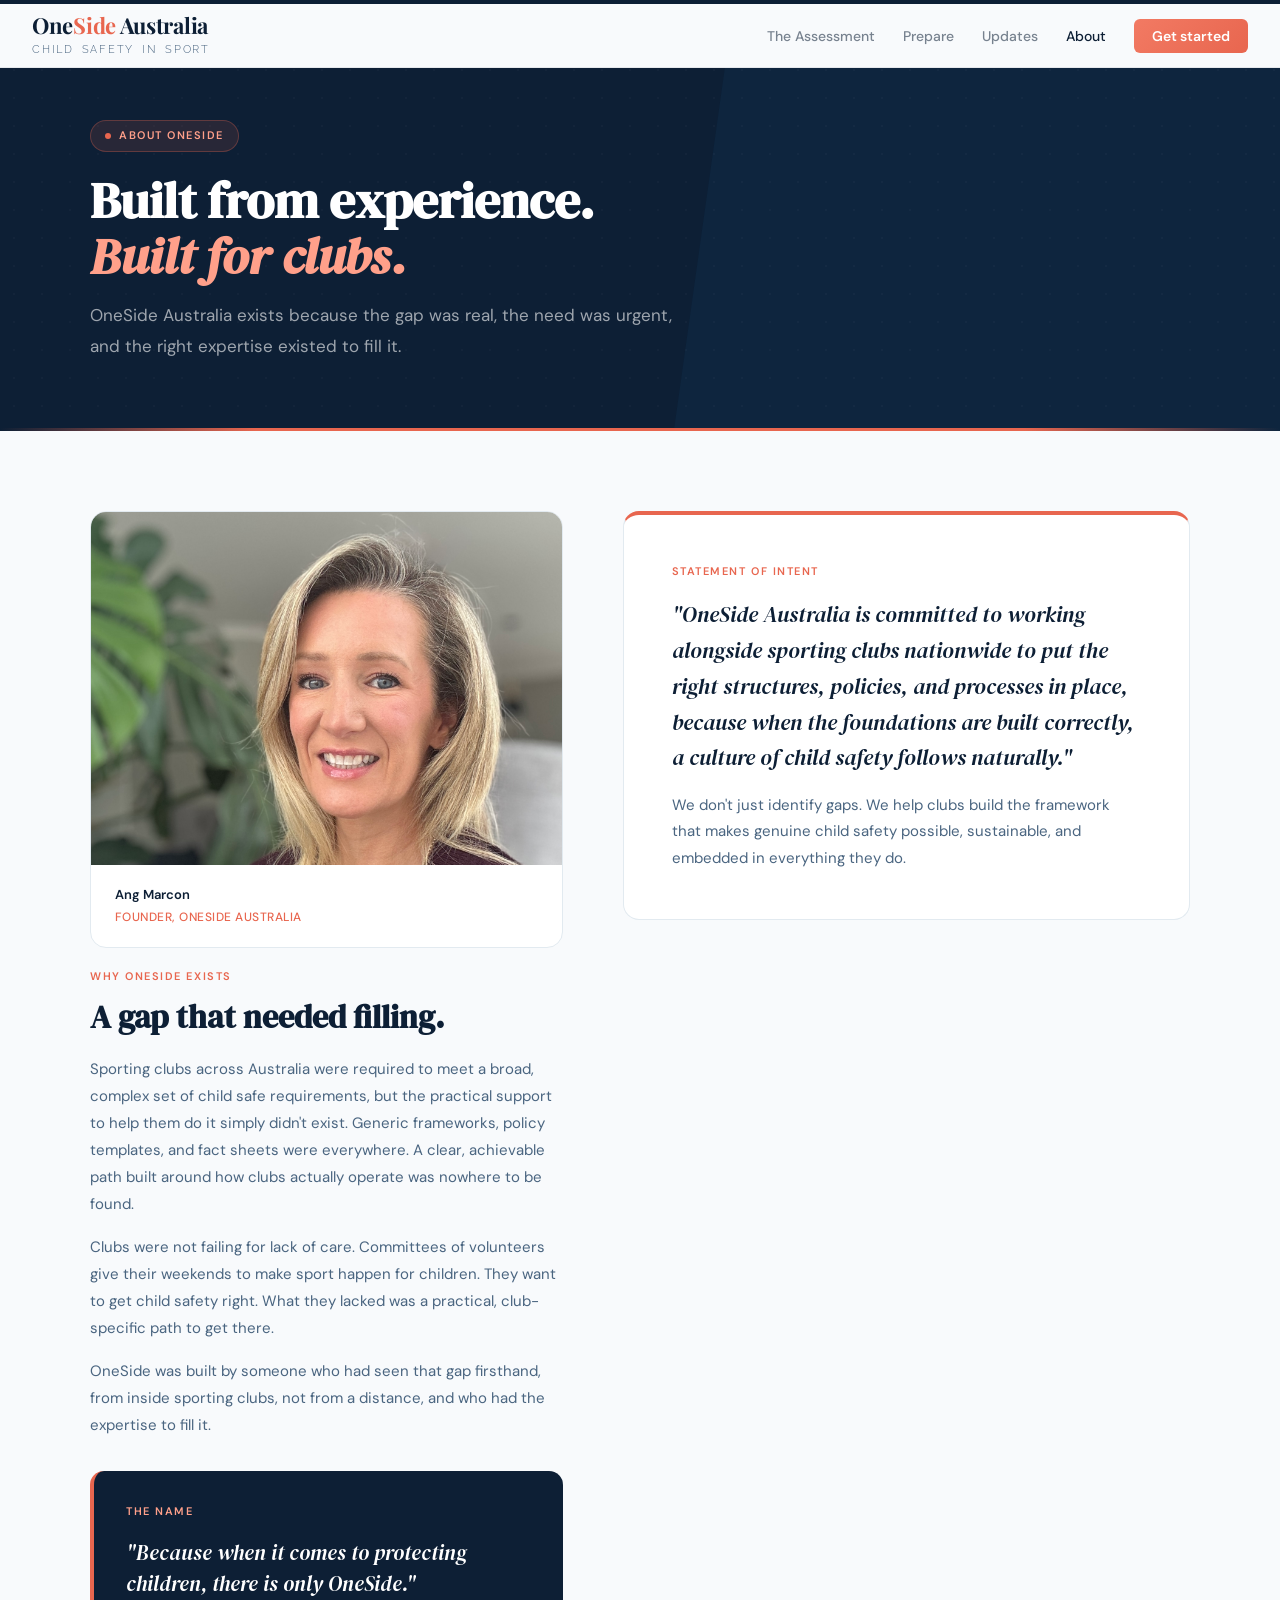
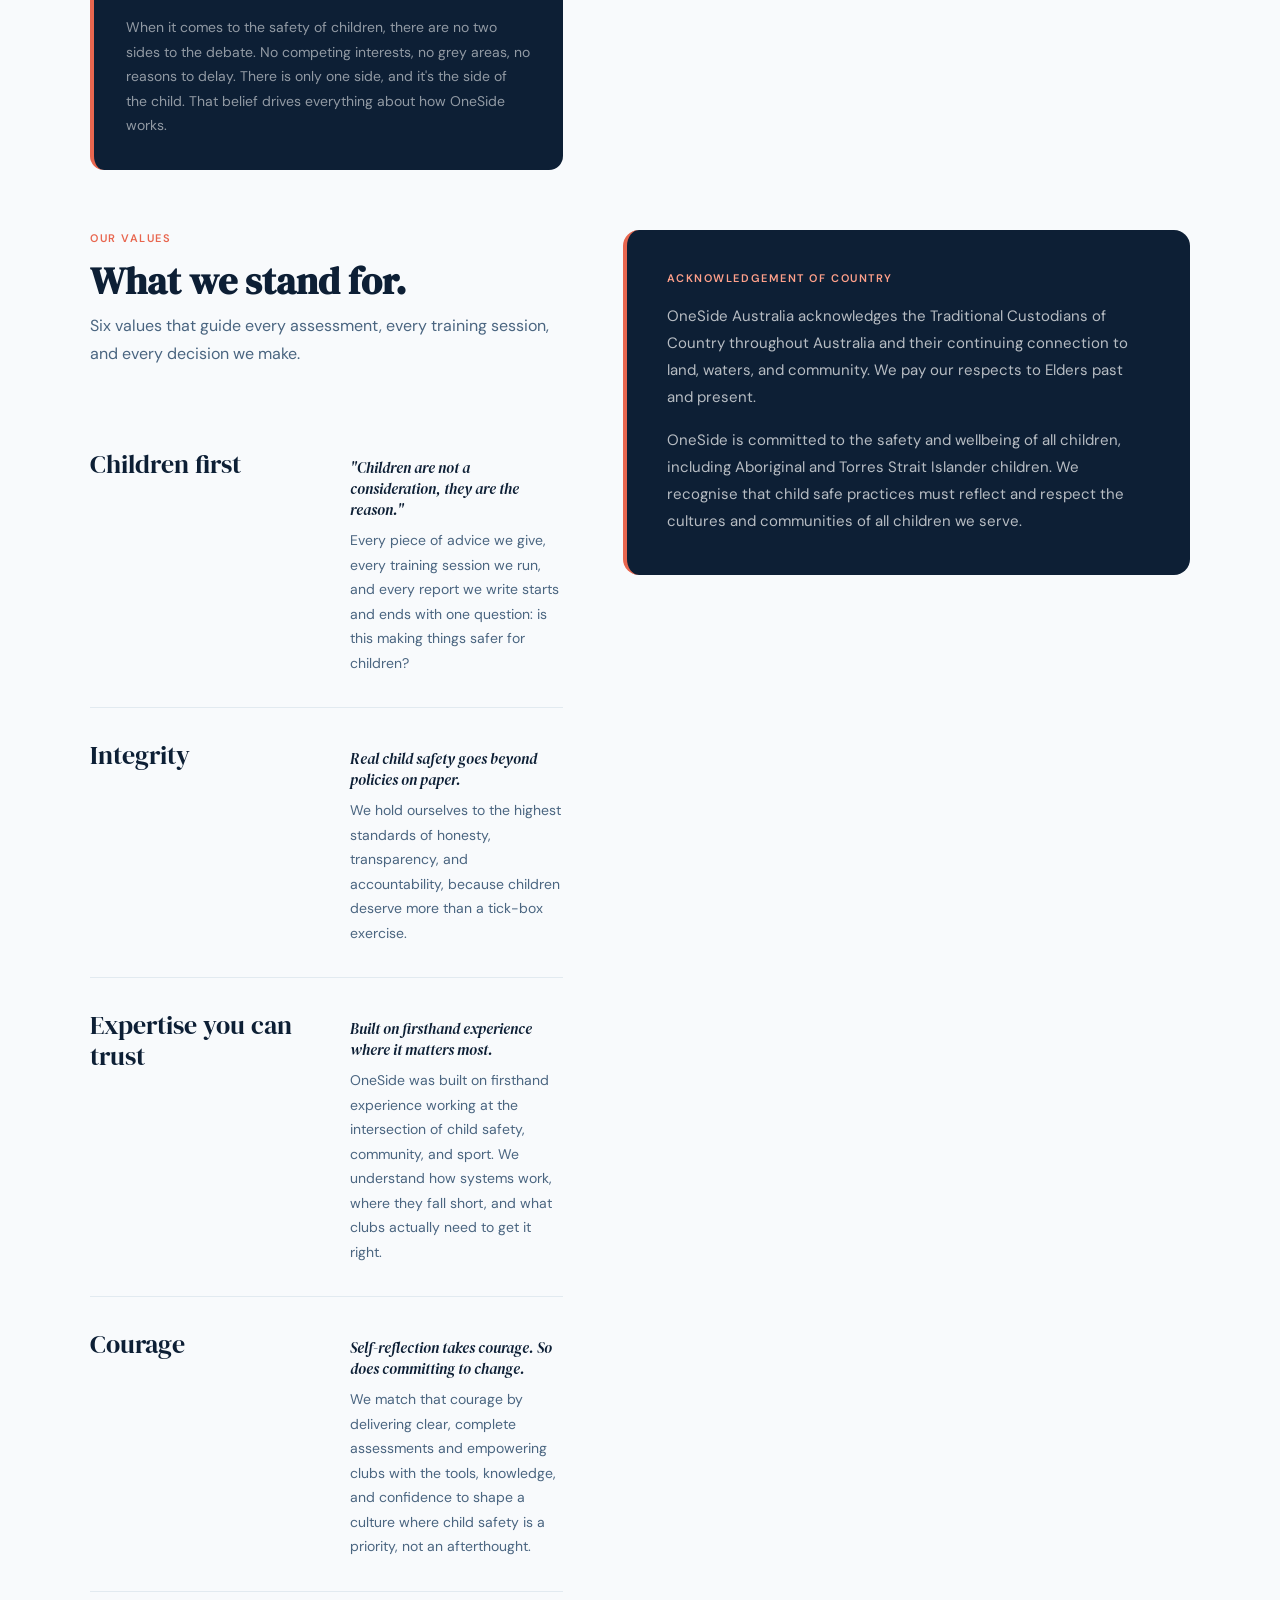
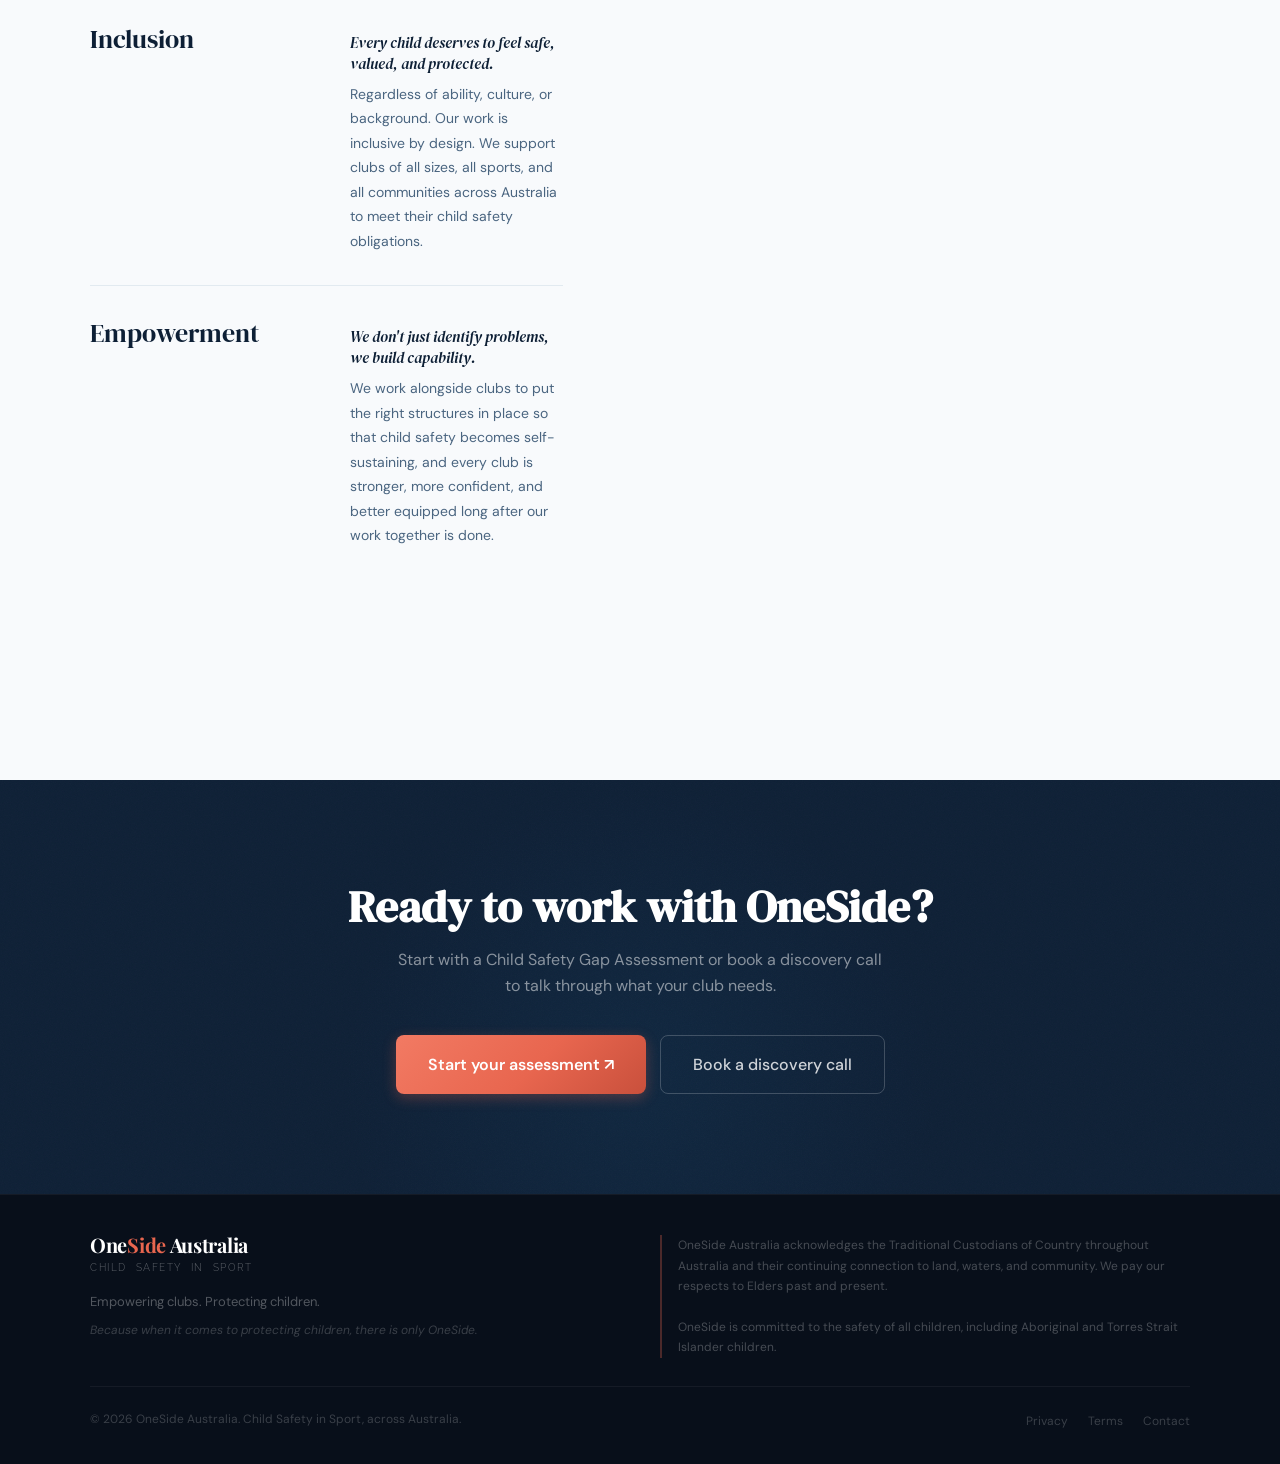
==== about.html @ e48468f8 "Brighten brand coral across site and emails Coral #D4614E -> #E8664F, dark #B84A39 -> #C9503C, light" ====
﻿<!DOCTYPE html>
<html lang="en">
<head>
<meta charset="UTF-8">
<meta name="viewport" content="width=device-width, initial-scale=1.0">
<title>About OneSide Australia | Child Safety Consultancy for Sport</title>
<meta name="description" content="OneSide Australia was built by a child safety expert with over two decades of experience in public safety. Learn about our mission to help sporting clubs across Australia become genuinely child safe.">
<meta name="keywords" content="OneSide Australia about, child safety consultant sport Australia, child safety expert sporting clubs, child safe compliance consultant Australia">
<meta name="robots" content="index, follow">
<link rel="canonical" href="https://www.onesideaustralia.com.au/about">
<meta property="og:title" content="About OneSide Australia | Child Safety Consultancy for Sport">
<meta property="og:url" content="https://www.onesideaustralia.com.au/about">
<meta property="og:type" content="website">
<meta property="og:site_name" content="OneSide Australia">
<meta property="og:image" content="https://www.onesideaustralia.com.au/images/og-image.png">
<meta property="og:image:width" content="1200">
<meta property="og:image:height" content="630">
<meta name="twitter:card" content="summary_large_image">
<meta name="twitter:image" content="https://www.onesideaustralia.com.au/images/og-image.png">
<link href="https://fonts.googleapis.com/css2?family=DM+Serif+Display:ital@0;1&family=DM+Sans:ital,wght@0,400;0,500;0,600;1,400&family=Playfair+Display:wght@700&family=Raleway:wght@300&display=swap" rel="stylesheet">
<link rel="icon" type="image/svg+xml" href="/favicon.svg">
<link rel="alternate icon" href="/favicon.ico">
<link rel="stylesheet" href="styles.css">
<script type="application/ld+json">
{
  "@context": "https://schema.org",
  "@type": "Organization",
  "name": "OneSide Australia",
  "url": "https://www.onesideaustralia.com.au",
  "description": "Child safety compliance consultancy helping Australian sporting clubs become genuinely child safe through gap assessments, practical guidance, and training.",
  "foundingDate": "2026",
  "areaServed": "AU",
  "slogan": "Empowering clubs. Protecting children."
}
</script>
</head>
<body>
<nav>
  <div class="nav-logo">
    <a href="/" style="text-decoration:none;">
      <div>
        <div id="nav-brand" style="font-family:'Playfair Display',Georgia,serif;font-weight:700;font-size:22px;line-height:1;letter-spacing:-0.3px;white-space:nowrap;"><span style="color:#0D1F35">One</span><span style="color:#E8664F">Side</span><span style="color:#0D1F35"> Australia</span></div>
        <div id="logo-sub-wrap" style="margin-top:5px;">
          <div style="display:flex;justify-content:space-between;"><span style="font-family:'Raleway',sans-serif;font-weight:300;font-size:10.5px;color:#4A6580;">C</span><span style="font-family:'Raleway',sans-serif;font-weight:300;font-size:10.5px;color:#4A6580;">H</span><span style="font-family:'Raleway',sans-serif;font-weight:300;font-size:10.5px;color:#4A6580;">I</span><span style="font-family:'Raleway',sans-serif;font-weight:300;font-size:10.5px;color:#4A6580;">L</span><span style="font-family:'Raleway',sans-serif;font-weight:300;font-size:10.5px;color:#4A6580;">D</span><span style="font-family:'Raleway',sans-serif;font-weight:300;font-size:10.5px;color:#4A6580;">&nbsp;&nbsp;</span><span style="font-family:'Raleway',sans-serif;font-weight:300;font-size:10.5px;color:#4A6580;">S</span><span style="font-family:'Raleway',sans-serif;font-weight:300;font-size:10.5px;color:#4A6580;">A</span><span style="font-family:'Raleway',sans-serif;font-weight:300;font-size:10.5px;color:#4A6580;">F</span><span style="font-family:'Raleway',sans-serif;font-weight:300;font-size:10.5px;color:#4A6580;">E</span><span style="font-family:'Raleway',sans-serif;font-weight:300;font-size:10.5px;color:#4A6580;">T</span><span style="font-family:'Raleway',sans-serif;font-weight:300;font-size:10.5px;color:#4A6580;">Y</span><span style="font-family:'Raleway',sans-serif;font-weight:300;font-size:10.5px;color:#4A6580;">&nbsp;&nbsp;</span><span style="font-family:'Raleway',sans-serif;font-weight:300;font-size:10.5px;color:#4A6580;">I</span><span style="font-family:'Raleway',sans-serif;font-weight:300;font-size:10.5px;color:#4A6580;">N</span><span style="font-family:'Raleway',sans-serif;font-weight:300;font-size:10.5px;color:#4A6580;">&nbsp;&nbsp;</span><span style="font-family:'Raleway',sans-serif;font-weight:300;font-size:10.5px;color:#4A6580;">S</span><span style="font-family:'Raleway',sans-serif;font-weight:300;font-size:10.5px;color:#4A6580;">P</span><span style="font-family:'Raleway',sans-serif;font-weight:300;font-size:10.5px;color:#4A6580;">O</span><span style="font-family:'Raleway',sans-serif;font-weight:300;font-size:10.5px;color:#4A6580;">R</span><span style="font-family:'Raleway',sans-serif;font-weight:300;font-size:10.5px;color:#4A6580;">T</span></div>
        </div>
      </div>
    </a>
  </div>
  <ul class="nav-links">
    <li><a href="/assessment">The Assessment</a></li>
    <li><a href="/prepare">Prepare</a></li>
    <li><a href="/updates">Updates</a></li>
    <li><a href="/about" class="active">About</a></li>
    <li><a href="/contact" class="nav-cta">Get started</a></li>
  </ul>
  <button class="hamburger" onclick="toggleMobileNav()" aria-label="Menu">
    <span></span><span></span><span></span>
  </button>
</nav>
<div class="mobile-nav" id="mobileNav">
  <a href="/assessment">Your Assessment</a>
  <a href="/prepare">Prepare</a>
  <a href="/updates">Updates</a>
  <a href="/about">About</a>
  <a href="/contact" class="nav-cta">Get started</a>
</div>
<main>
  <div class="page-hero">
    <div class="ph-band"></div><div class="ph-dots"></div><div class="ph-line"></div>
    <div class="ph-inner">
      <div class="ph-tag">About OneSide</div>
      <h1>Built from experience.<br><em>Built for clubs.</em></h1>
      <p>OneSide Australia exists because the gap was real, the need was urgent, and the right expertise existed to fill it.</p>
    </div>
  </div>
  <section style="padding:80px 2rem;background:var(--off-white);">
    <div class="section-inner">
      <div style="display:grid;grid-template-columns:1fr 1.2fr;gap:60px;align-items:start;margin-bottom:60px;">
        <div>
       <div style="margin-bottom:20px;border-radius:16px;overflow:hidden;border:1px solid var(--muted);background:white;">
  <img
    src="/images/ang.jpg"
    alt="Angela Marcon, founder of OneSide Australia"
    style="width:100%;display:block;object-fit:cover;object-position:center 20%;aspect-ratio:4/3;"
  >
  <div style="padding:20px 24px;">
    <div style="font-size:13px;font-weight:600;color:var(--midnight);margin-bottom:2px;">Ang Marcon</div>
    <div style="font-size:12px;color:var(--coral);font-weight:500;letter-spacing:0.04em;text-transform:uppercase;">Founder, OneSide Australia</div>
  </div>
</div>   
          <!-- BIO HIDDEN — restore once secondary employment approved
          <div class="founder-card">
            <p class="fb">Over two decades of experience in public safety and child protection, working across some of the most complex and sensitive areas of community safety.</p>
            <p class="fb">A decade of volunteering inside community sporting clubs, not from the outside looking in.</p>
          </div>
          -->
        <div>
          <div class="eyebrow">Why OneSide exists</div>
          <h2 style="font-family:'DM Serif Display',serif;font-size:clamp(1.6rem,2.5vw,2.4rem);color:var(--midnight);margin-bottom:20px;line-height:1.2;">A gap that needed filling.</h2>
          <p style="font-size:15px;color:var(--text-mid);line-height:1.8;margin-bottom:16px;">Sporting clubs across Australia were required to meet a broad, complex set of child safe requirements, but the practical support to help them do it simply didn't exist. Generic frameworks, policy templates, and fact sheets were everywhere. A clear, achievable path built around how clubs actually operate was nowhere to be found.</p>
          <p style="font-size:15px;color:var(--text-mid);line-height:1.8;margin-bottom:16px;">Clubs were not failing for lack of care. Committees of volunteers give their weekends to make sport happen for children. They want to get child safety right. What they lacked was a practical, club-specific path to get there.</p>
          <p style="font-size:15px;color:var(--text-mid);line-height:1.8;margin-bottom:32px;">OneSide was built by someone who had seen that gap firsthand, from inside sporting clubs, not from a distance, and who had the expertise to fill it.</p>
          <div style="background:var(--midnight);border-radius:14px;padding:32px;border-left:4px solid var(--coral);">
            <div class="eyebrow light" style="margin-bottom:16px;">The name</div>
            <p style="font-family:'DM Serif Display',serif;font-size:1.3rem;color:white;line-height:1.5;margin-bottom:16px;font-style:italic;">"Because when it comes to protecting children, there is only OneSide."</p>
            <p style="font-size:14px;color:rgba(255,255,255,0.55);line-height:1.75;">When it comes to the safety of children, there are no two sides to the debate. No competing interests, no grey areas, no reasons to delay. There is only one side, and it's the side of the child. That belief drives everything about how OneSide works.</p>
          </div>
        </div>
      </div>

      <div style="background:white;border:1px solid var(--muted);border-radius:16px;padding:48px;margin-bottom:60px;border-top:4px solid var(--coral);">
        <div class="eyebrow" style="margin-bottom:16px;">Statement of intent</div>
        <p style="font-family:'DM Serif Display',serif;font-size:1.4rem;color:var(--midnight);line-height:1.6;margin-bottom:16px;font-style:italic;">"OneSide Australia is committed to working alongside sporting clubs nationwide to put the right structures, policies, and processes in place, because when the foundations are built correctly, a culture of child safety follows naturally."</p>
        <p style="font-size:15px;color:var(--text-mid);line-height:1.75;">We don't just identify gaps. We help clubs build the framework that makes genuine child safety possible, sustainable, and embedded in everything they do.</p>
      </div>

      <div style="margin-bottom:60px;">
        <div class="eyebrow">Our values</div>
        <h2 class="section-title" style="margin-bottom:8px;">What we stand for.</h2>
        <p class="lead" style="margin-bottom:48px;">Six values that guide every assessment, every training session, and every decision we make.</p>
        <div class="value-row"><div class="value-name">Children first</div><div class="value-body"><div class="value-standout">"Children are not a consideration, they are the reason."</div><div class="value-desc">Every piece of advice we give, every training session we run, and every report we write starts and ends with one question: is this making things safer for children?</div></div></div>
        <div class="value-row"><div class="value-name">Integrity</div><div class="value-body"><div class="value-standout">Real child safety goes beyond policies on paper.</div><div class="value-desc">We hold ourselves to the highest standards of honesty, transparency, and accountability, because children deserve more than a tick-box exercise.</div></div></div>
        <div class="value-row"><div class="value-name">Expertise you can trust</div><div class="value-body"><div class="value-standout">Built on firsthand experience where it matters most.</div><div class="value-desc">OneSide was built on firsthand experience working at the intersection of child safety, community, and sport. We understand how systems work, where they fall short, and what clubs actually need to get it right.</div></div></div>
        <div class="value-row"><div class="value-name">Courage</div><div class="value-body"><div class="value-standout">Self-reflection takes courage. So does committing to change.</div><div class="value-desc">We match that courage by delivering clear, complete assessments and empowering clubs with the tools, knowledge, and confidence to shape a culture where child safety is a priority, not an afterthought.</div></div></div>
        <div class="value-row"><div class="value-name">Inclusion</div><div class="value-body"><div class="value-standout">Every child deserves to feel safe, valued, and protected.</div><div class="value-desc">Regardless of ability, culture, or background. Our work is inclusive by design. We support clubs of all sizes, all sports, and all communities across Australia to meet their child safety obligations.</div></div></div>
        <div class="value-row"><div class="value-name">Empowerment</div><div class="value-body"><div class="value-standout">We don't just identify problems, we build capability.</div><div class="value-desc">We work alongside clubs to put the right structures in place so that child safety becomes self-sustaining, and every club is stronger, more confident, and better equipped long after our work together is done.</div></div></div>
      </div>

      <div style="background:var(--midnight);border-radius:16px;padding:40px;border-left:4px solid var(--coral);">
        <div class="eyebrow light" style="margin-bottom:16px;">Acknowledgement of Country</div>
        <p style="font-size:15px;color:rgba(255,255,255,0.7);line-height:1.8;margin-bottom:16px;">OneSide Australia acknowledges the Traditional Custodians of Country throughout Australia and their continuing connection to land, waters, and community. We pay our respects to Elders past and present.</p>
        <p style="font-size:15px;color:rgba(255,255,255,0.7);line-height:1.8;">OneSide is committed to the safety and wellbeing of all children, including Aboriginal and Torres Strait Islander children. We recognise that child safe practices must reflect and respect the cultures and communities of all children we serve.</p>
      </div>
    </div>
  </section>
  <section class="final-cta"><h2>Ready to work with OneSide?</h2><p>Start with a Child Safety Gap Assessment or book a discovery call to talk through what your club needs.</p><div class="fca"><a href="https://oneside-australia.vercel.app/payment-select.html?type=initial" class="btn-primary" style="font-size:16px;padding:16px 32px;" target="_blank">Start your assessment ↗</a><a href="https://outlook.office.com/book/OneSideAustralia30minDiscoveryCall@onesideaustralia.com.au/?ismsaljsauthenabled" target="_blank" class="btn-secondary" style="font-size:16px;padding:16px 32px;">Book a discovery call</a></div></section>
</main>
<footer>
  <div class="ft-top">
    <div class="ft-brand"><a href="/" style="text-decoration:none;display:inline-block;"><div style="font-family:'Playfair Display',Georgia,serif;font-weight:700;font-size:20px;line-height:1;letter-spacing:-0.3px;white-space:nowrap;"><span style="color:#fff">One</span><span style="color:#E8664F">Side</span><span style="color:#fff"> Australia</span></div><div style="margin-top:5px;font-family:'Raleway',sans-serif;font-weight:300;font-size:9.5px;letter-spacing:0.16em;color:rgba(255,255,255,0.35);">CHILD&nbsp;&nbsp;SAFETY&nbsp;&nbsp;IN&nbsp;&nbsp;SPORT</div></a>
    <p>Empowering clubs. Protecting children.</p>
    <div class="ft-tagline">Because when it comes to protecting children, there is only OneSide.</div></div>
    <div class="ft-ack">OneSide Australia acknowledges the Traditional Custodians of Country throughout Australia and their continuing connection to land, waters, and community. We pay our respects to Elders past and present.<br><br>OneSide is committed to the safety of all children, including Aboriginal and Torres Strait Islander children.</div>
  </div>
  <div class="ft-bottom"><div class="ft-copy">© 2026 OneSide Australia. Child Safety in Sport, across Australia.</div><ul class="ft-links"><li><a href="/privacy">Privacy</a></li><li><a href="/terms">Terms</a></li><li><a href="/contact">Contact</a></li></ul></div>
</footer>
<script src="scripts.js"></script>

<!-- NEWSLETTER MODAL -->
<div id="newsletter-modal" style="display:none;position:fixed;inset:0;z-index:9999;background:rgba(13,31,53,0.85);backdrop-filter:blur(3px);align-items:center;justify-content:center;padding:1rem;">
  <div style="background:#F8FAFC;border-radius:16px;max-width:540px;width:100%;position:relative;overflow:hidden;box-shadow:0 24px 60px rgba(0,0,0,0.4);">
    <div style="background:#0D1F35;padding:24px 28px 20px;">
      <p style="font-size:11px;font-weight:600;letter-spacing:0.12em;text-transform:uppercase;color:#E8664F;margin:0 0 6px;">OneSide Australia</p>
      <h2 style="font-family:'DM Serif Display',serif;font-size:1.4rem;color:white;margin:0 0 4px;line-height:1.2;">Stay across child safety in sport</h2>
      <p style="font-size:13px;color:rgba(255,255,255,0.55);margin:0;">Monthly updates, in plain language, for clubs.</p>
    </div>
    <button onclick="closeNewsletterModal()" aria-label="Close" style="position:absolute;top:12px;right:12px;background:#E8664F;border:none;border-radius:50%;width:30px;height:30px;cursor:pointer;display:flex;align-items:center;justify-content:center;color:white;font-size:15px;line-height:1;font-family:sans-serif;">✕</button>
    <div>
      <div style="padding:28px;">
        <form onsubmit="submitSubscribe(event)" style="display:flex;flex-direction:column;gap:12px;">
          <input type="email" id="subscribe-email" placeholder="Your email address" required style="width:100%;padding:12px 16px;border:1.5px solid #E2EAF0;border-radius:8px;font-size:15px;font-family:'DM Sans',sans-serif;color:#0D1F35;outline:none;box-sizing:border-box;">
          <button type="submit" id="subscribe-btn" style="background:#E8664F;color:white;border:none;border-radius:8px;padding:13px 24px;font-size:15px;font-weight:600;font-family:'DM Sans',sans-serif;cursor:pointer;">Subscribe →</button>
          <p id="subscribe-msg" style="font-size:13px;text-align:center;margin:0;min-height:18px;color:#1A7A4A;"></p>
        </form>
      </div>
    </div>
    <div style="padding:10px 24px;border-top:1px solid #E2EAF0;text-align:center;">
      <p style="font-size:11px;color:#7A95AA;margin:0;">No spam. Unsubscribe any time. <a href="/privacy" style="color:#1B5E8A;text-decoration:none;">Privacy policy</a></p>
    </div>
  </div>
</div>
<script>
(function(){
  if(sessionStorage.getItem('osModalShown'))return;
  setTimeout(function(){
    document.getElementById('newsletter-modal').style.display='flex';
    sessionStorage.setItem('osModalShown','1');
  },20000);
})();
function closeNewsletterModal(){document.getElementById('newsletter-modal').style.display='none';}
</script>
<script>
window.addEventListener('load',function(){
  var brand=document.getElementById('nav-brand');
  var wrap=document.getElementById('logo-sub-wrap');
  if(brand&&wrap){wrap.style.width=brand.offsetWidth+'px';}
});
</script>
</body>
</html>
---- styles.css ----
*, *::before, *::after { box-sizing: border-box; margin: 0; padding: 0; }
:root {
  --midnight: #0D1F35; --midnight2: #122640; --steel: #1B5E8A; --sky: #2E86C1;
  --coral: #E8664F; --coral-dark: #C9503C; --coral-light: #FFA08A;
  --off-white: #F8FAFC; --muted: #E2EAF0; --text-mid: #4A6580; --text-light: #7A95AA;
}
html { scroll-behavior: smooth; }
body { font-family: 'DM Sans', sans-serif; background: var(--off-white); color: var(--midnight); line-height: 1.6; }

/* NAV */
nav { position: fixed; top: 4px; left: 0; right: 0; z-index: 100; background: #F8FAFC; padding: 0 2rem; display: flex; align-items: center; justify-content: space-between; height: 64px; border-bottom: 1px solid rgba(13,31,53,0.08); }
nav::before { content: ''; position: fixed; top: 0; left: 0; right: 0; height: 4px; background: #0D1F35; z-index: 101; }
.nav-logo { display: flex; align-items: center; gap: 12px; text-decoration: none; cursor: pointer; }
.nav-links { display: flex; align-items: center; gap: 1.75rem; list-style: none; }
.nav-links a { color: rgba(13,31,53,0.55); text-decoration: none; font-size: 14px; font-weight: 500; transition: color 0.2s; cursor: pointer; }
.nav-links a:hover, .nav-links a.active { color: #0D1F35; }
.nav-cta { background: linear-gradient(135deg, #F27A63, #E8664F) !important; color: white !important; padding: 8px 18px; border-radius: 6px; font-weight: 600 !important; }
.nav-cta:hover { background: linear-gradient(135deg, #E8664F, #C9503C) !important; }

/* BUTTONS */
.btn-primary { background: linear-gradient(135deg, #F27A63 0%, #E8664F 55%, #C9503C 100%); color: white; padding: 14px 28px; border-radius: 8px; font-family: 'DM Sans', sans-serif; font-size: 15px; font-weight: 600; text-decoration: none; border: none; cursor: pointer; transition: opacity 0.2s, transform 0.15s, box-shadow 0.2s; display: inline-flex; align-items: center; gap: 8px; box-shadow: 0 4px 14px rgba(232,102,79,0.3); }
.btn-primary:hover { opacity: 0.9; transform: translateY(-1px); box-shadow: 0 6px 20px rgba(232,102,79,0.4); }
.btn-secondary { background: transparent; color: rgba(255,255,255,0.8); padding: 14px 28px; border-radius: 8px; font-family: 'DM Sans', sans-serif; font-size: 15px; font-weight: 500; text-decoration: none; border: 1px solid rgba(255,255,255,0.2); cursor: pointer; transition: border-color 0.2s, color 0.2s; display: inline-flex; align-items: center; gap: 8px; }
.btn-secondary:hover { border-color: rgba(255,255,255,0.5); color: white; }
.btn-outline { background: transparent; color: var(--midnight); padding: 12px 24px; border-radius: 8px; font-family: 'DM Sans', sans-serif; font-size: 14px; font-weight: 500; text-decoration: none; border: 1px solid var(--muted); cursor: pointer; transition: border-color 0.2s, color 0.2s; display: inline-flex; align-items: center; gap: 8px; }
.btn-outline:hover { border-color: var(--coral); color: var(--coral); }
.btn-dark { background: var(--midnight); color: white; padding: 14px 28px; border-radius: 8px; font-family: 'DM Sans', sans-serif; font-size: 15px; font-weight: 600; text-decoration: none; border: none; cursor: pointer; transition: background 0.2s; display: inline-flex; align-items: center; gap: 8px; }
.btn-dark:hover { background: var(--midnight2); }

/* COMMON */
.section-inner { max-width: 1100px; margin: 0 auto; }
.eyebrow { font-size: 11px; font-weight: 600; letter-spacing: 0.14em; text-transform: uppercase; color: var(--coral); margin-bottom: 12px; }
.eyebrow.light { color: var(--coral-light); }
.section-title { font-family: 'DM Serif Display', serif; font-size: clamp(1.8rem, 3vw, 2.6rem); line-height: 1.15; color: var(--midnight); margin-bottom: 16px; }
.section-title.light { color: white; }
.lead { font-size: 16px; color: var(--text-mid); max-width: 620px; line-height: 1.8; }
.lead.light { color: rgba(255,255,255,0.6); }
.coral-line { width: 36px; height: 3px; background: var(--coral); border-radius: 2px; margin-bottom: 20px; }

/* PAGE HERO */
.page-hero { background: var(--midnight); padding: 120px 2rem 70px; position: relative; overflow: hidden; }
.ph-band { position: absolute; top: -20%; right: -5%; width: 50%; height: 140%; background: rgba(27,94,138,0.1); transform: skewX(-8deg); pointer-events: none; }
.ph-dots { position: absolute; inset: 0; background-image: radial-gradient(rgba(255,255,255,0.025) 1px, transparent 1px); background-size: 28px 28px; pointer-events: none; }
.ph-line { position: absolute; bottom: 0; left: 0; right: 0; height: 3px; background: linear-gradient(90deg, transparent, var(--coral) 20%, var(--coral) 80%, transparent); }
.ph-inner { max-width: 1100px; margin: 0 auto; position: relative; z-index: 1; }
.ph-tag { display: inline-flex; align-items: center; gap: 8px; background: rgba(232,102,79,0.12); border: 1px solid rgba(232,102,79,0.3); color: var(--coral-light); font-size: 11px; font-weight: 600; letter-spacing: 0.14em; text-transform: uppercase; padding: 6px 14px; border-radius: 100px; margin-bottom: 20px; }
.ph-tag::before { content: ''; width: 6px; height: 6px; border-radius: 50%; background: var(--coral); }
.page-hero h1 { font-family: 'DM Serif Display', serif; font-size: clamp(2.2rem, 4vw, 3.2rem); color: white; line-height: 1.1; margin-bottom: 16px; }
.page-hero h1 em { font-style: italic; color: var(--coral-light); }
.page-hero p { font-size: 17px; color: rgba(255,255,255,0.6); max-width: 600px; line-height: 1.8; }

/* TRUST BAR */
.trust-bar { background: white; border-bottom: 1px solid var(--muted); padding: 16px 2rem; }
.trust-inner { max-width: 1100px; margin: 0 auto; display: flex; align-items: center; justify-content: center; gap: 36px; flex-wrap: wrap; }
.trust-item { display: flex; align-items: center; gap: 8px; font-size: 13px; font-weight: 500; color: var(--text-mid); }
.trust-dot { width: 5px; height: 5px; border-radius: 50%; background: var(--coral); flex-shrink: 0; }

/* PRODUCT CARD */
.product-card { background: rgba(255,255,255,0.04); border: 1px solid rgba(255,255,255,0.1); border-radius: 16px; overflow: hidden; }
.pc-header { background: rgba(232,102,79,0.12); border-bottom: 1px solid rgba(232,102,79,0.2); padding: 16px 24px; display: flex; align-items: center; justify-content: space-between; }
.pc-title { font-size: 12px; font-weight: 600; letter-spacing: 0.1em; text-transform: uppercase; color: var(--coral-light); }
.pc-badge { background: rgba(92,221,154,0.15); border: 1px solid rgba(92,221,154,0.3); border-radius: 100px; padding: 3px 10px; font-size: 11px; font-weight: 600; color: #5CDD9A; }
.pc-body { padding: 24px; }
.club-name { font-family: 'DM Serif Display', serif; font-size: 1.3rem; color: white; margin-bottom: 20px; }
.club-name span { color: var(--coral-light); }
.report-rows { display: flex; flex-direction: column; gap: 10px; }
.rr { display: flex; align-items: center; justify-content: space-between; padding: 10px 14px; background: rgba(255,255,255,0.04); border-radius: 8px; border: 1px solid rgba(255,255,255,0.07); }
.rr-label { font-size: 13px; color: rgba(255,255,255,0.5); }
.rr-status { font-size: 12px; font-weight: 600; padding: 3px 10px; border-radius: 100px; }
.s-gap { background: rgba(232,102,79,0.2); color: var(--coral-light); }
.s-partial { background: rgba(239,159,39,0.2); color: #EF9F27; }
.s-met { background: rgba(92,221,154,0.15); color: #5CDD9A; }
.pc-footer { border-top: 1px solid rgba(255,255,255,0.07); padding: 16px 24px; display: flex; align-items: center; justify-content: space-between; }
.pc-footer-text { font-size: 12px; color: rgba(255,255,255,0.3); }
.pc-footer-link { font-size: 13px; font-weight: 600; color: var(--coral-light); cursor: pointer; }

/* PRIVACY STRIP */
.privacy-strip { background: rgba(255,255,255,0.03); border: 1px solid rgba(255,255,255,0.07); border-radius: 12px; padding: 28px 32px; display: grid; grid-template-columns: repeat(3,1fr); gap: 24px; }
.pi { display: flex; align-items: flex-start; gap: 14px; }
.pi-icon { width: 36px; height: 36px; background: rgba(92,221,154,0.1); border-radius: 8px; display: flex; align-items: center; justify-content: center; flex-shrink: 0; }
.pi-icon svg { width: 18px; height: 18px; color: #5CDD9A; }
.pi-label { font-size: 13px; font-weight: 500; color: rgba(255,255,255,0.8); margin-bottom: 3px; }
.pi-desc { font-size: 12px; color: rgba(255,255,255,0.4); line-height: 1.5; }

/* NEWSLETTER FORM */
.nl-form { background: rgba(255,255,255,0.05); border: 1px solid rgba(255,255,255,0.1); border-radius: 16px; padding: 36px; }
.nl-form h3 { font-family: 'DM Serif Display', serif; font-size: 1.3rem; color: white; margin-bottom: 8px; }
.nl-form p { font-size: 14px; color: rgba(255,255,255,0.45); margin-bottom: 24px; }
.ff { margin-bottom: 14px; }
.ff label { display: block; font-size: 12px; font-weight: 500; color: rgba(255,255,255,0.5); margin-bottom: 6px; letter-spacing: 0.04em; }
.ff input, .ff select, .ff textarea { width: 100%; background: rgba(255,255,255,0.07); border: 1px solid rgba(255,255,255,0.12); border-radius: 8px; padding: 10px 14px; font-family: 'DM Sans', sans-serif; font-size: 14px; color: white; outline: none; transition: border-color 0.2s; }
.ff input::placeholder, .ff textarea::placeholder { color: rgba(255,255,255,0.25); }
.ff input:focus, .ff textarea:focus { border-color: rgba(255,255,255,0.3); }
.ff select { appearance: none; }
.ff select option { background: var(--midnight); }
.form-submit { width: 100%; background: linear-gradient(135deg, #F27A63 0%, #E8664F 55%, #C9503C 100%); color: white; border: none; border-radius: 8px; padding: 12px; font-family: 'DM Sans', sans-serif; font-size: 15px; font-weight: 600; cursor: pointer; transition: opacity 0.2s; margin-top: 4px; box-shadow: 0 4px 14px rgba(232,102,79,0.3); }
.form-submit:hover { opacity: 0.9; }
.form-disc { font-size: 11px; color: rgba(255,255,255,0.25); margin-top: 12px; line-height: 1.5; text-align: center; }

/* FOUNDER */
.founder-card { background: white; border: 1px solid var(--muted); border-radius: 16px; padding: 36px; }
.fa { width: 68px; height: 68px; background: var(--midnight); border-radius: 50%; display: flex; align-items: center; justify-content: center; font-family: 'DM Serif Display', serif; font-size: 1.4rem; color: white; margin-bottom: 18px; }
.fn { font-family: 'DM Serif Display', serif; font-size: 1.3rem; color: var(--midnight); margin-bottom: 2px; }
.ft { font-size: 11px; font-weight: 600; letter-spacing: 0.1em; text-transform: uppercase; color: var(--coral); margin-bottom: 18px; }
.fb { font-size: 14px; color: var(--text-mid); line-height: 1.75; margin-bottom: 14px; }
.cp { display: flex; flex-wrap: wrap; gap: 7px; margin-top: 6px; }
.pill { background: rgba(13,31,53,0.05); color: var(--midnight); font-size: 11px; font-weight: 500; padding: 4px 11px; border-radius: 100px; border: 1px solid var(--muted); }

/* UPDATE CARDS */
.update-card { background: var(--off-white); border: 1px solid var(--muted); border-radius: 0 12px 12px 0; border-left: 3px solid var(--coral); margin-bottom: 14px; transition: box-shadow 0.2s, border-color 0.2s, background 0.2s; overflow: hidden; }
.update-card:hover { box-shadow: 0 4px 16px rgba(0,0,0,0.09); border-color: var(--coral); background: white; }
.uc-head { padding: 16px 20px; display: flex; align-items: flex-start; gap: 12px; cursor: default; }
.uc-head-inner { flex: 1; min-width: 0; }
.uc-meta { display: flex; align-items: center; gap: 10px; margin-bottom: 6px; flex-wrap: wrap; }
.uc-tag { font-size: 11px; font-weight: 700; letter-spacing: 0.08em; text-transform: uppercase; padding: 5px 14px; border-radius: 100px; }
.t-new { background: rgba(92,221,154,0.18); color: #3B6D11; border: 1px solid rgba(92,221,154,0.3); }
.t-update { background: rgba(232,102,79,0.15); color: var(--coral-dark); border: 1px solid rgba(232,102,79,0.3); }
.t-reminder { background: rgba(239,159,39,0.18); color: #854F0B; border: 1px solid rgba(239,159,39,0.3); }
.t-resource { background: rgba(27,94,138,0.12); color: #1B5E8A; border: 1px solid rgba(27,94,138,0.25); }
.t-news { background: rgba(13,31,53,0.08); color: var(--midnight); border: 1px solid rgba(13,31,53,0.15); }
.uc-date { font-size: 12px; color: var(--text-light); }
.update-card h5 { font-size: 14px; font-weight: 500; color: var(--midnight); margin: 0; line-height: 1.45; }
.uc-chevron { font-size: 16px; color: var(--text-light); flex-shrink: 0; margin-top: 3px; transition: transform 0.25s, color 0.2s; line-height: 1; }
.update-card:hover .uc-chevron { transform: rotate(180deg); color: var(--coral); }
.uc-body { max-height: 0; overflow: hidden; transition: max-height 0.35s ease, padding 0.25s ease; padding: 0 20px; }
.update-card:hover .uc-body { max-height: 500px; padding: 0 20px 18px; border-top: 1px solid var(--muted); }
.update-card.is-open .uc-body { max-height: 500px; padding: 0 20px 18px; border-top: 1px solid var(--muted); }
.update-card.is-open .uc-chevron { transform: rotate(180deg); color: var(--coral); }
.uc-body p { font-size: 13px; color: var(--text-mid); line-height: 1.7; margin: 14px 0 12px; }
.uc-source-link { display: inline-flex; align-items: center; gap: 5px; font-size: 12px; font-weight: 600; color: var(--coral); text-decoration: none; border: 1px solid var(--coral); border-radius: 6px; padding: 5px 12px; transition: background 0.15s, color 0.15s; }
.uc-source-link:hover { background: var(--coral); color: white; }

/* CHECKLIST */
.check-item { display: flex; align-items: flex-start; gap: 14px; padding: 18px 20px; background: white; border: 1px solid var(--muted); border-radius: 12px; margin-bottom: 12px; }
.check-box { width: 24px; height: 24px; border-radius: 6px; border: 2px solid var(--muted); flex-shrink: 0; margin-top: 1px; }
.check-title { font-size: 15px; font-weight: 500; color: var(--midnight); margin-bottom: 4px; }
.check-desc { font-size: 13px; color: var(--text-mid); line-height: 1.65; }

/* VALUES */
.value-row { display: grid; grid-template-columns: 220px 1fr; gap: 40px; align-items: baseline; padding: 32px 0; border-bottom: 1px solid var(--muted); }
.value-row:last-child { border-bottom: none; }
.value-name { font-family: 'DM Serif Display', serif; font-size: 1.6rem; color: var(--midnight); line-height: 1.2; }
.value-standout { font-size: 15px; font-style: italic; color: var(--midnight); font-family: 'DM Serif Display', serif; margin-bottom: 8px; line-height: 1.4; }
.value-desc { font-size: 14px; color: var(--text-mid); line-height: 1.75; }

/* FINAL CTA */
.final-cta { background: var(--midnight); padding: 100px 2rem; text-align: center; position: relative; overflow: hidden; }
.final-cta::before { content: ''; position: absolute; top: 0; left: 50%; transform: translateX(-50%); width: 600px; height: 600px; background: radial-gradient(circle, rgba(27,94,138,0.12) 0%, transparent 70%); pointer-events: none; }
.final-cta::after { content: ''; position: absolute; inset: 0; background-image: url("data:image/svg+xml,%3Csvg viewBox='0 0 256 256' xmlns='http://www.w3.org/2000/svg'%3E%3Cfilter id='noise'%3E%3CfeTurbulence type='fractalNoise' baseFrequency='0.9' numOctaves='4' stitchTiles='stitch'/%3E%3C/filter%3E%3Crect width='100%25' height='100%25' filter='url(%23noise)' opacity='0.03'/%3E%3C/svg%3E"); background-size: 200px 200px; pointer-events: none; }
.final-cta h2 { font-family: 'DM Serif Display', serif; font-size: clamp(2rem,3.5vw,3rem); color: white; margin-bottom: 14px; max-width: 700px; margin-left: auto; margin-right: auto; line-height: 1.2; position: relative; z-index: 1; }
.final-cta p { color: rgba(255,255,255,0.5); font-size: 16px; margin-bottom: 36px; max-width: 500px; margin-left: auto; margin-right: auto; position: relative; z-index: 1; }
.fca { display: flex; gap: 14px; justify-content: center; flex-wrap: wrap; position: relative; z-index: 1; }

/* FOOTER */
footer { background: #080F1A; padding: 40px 2rem 32px; border-top: 1px solid rgba(255,255,255,0.05); }
.ft-top { max-width: 1100px; margin: 0 auto 28px; display: grid; grid-template-columns: 1fr 1fr; gap: 40px; align-items: start; }
.ft-brand p { font-size: 13px; color: rgba(255,255,255,0.3); line-height: 1.7; margin-top: 12px; max-width: 340px; }
.ft-tagline { font-size: 12px; font-style: italic; color: rgba(255,255,255,0.2); margin-top: 8px; }
.ft-ack { font-size: 12px; color: rgba(255,255,255,0.25); line-height: 1.7; border-left: 2px solid rgba(232,102,79,0.3); padding-left: 16px; }
.ft-bottom { max-width: 1100px; margin: 0 auto; display: flex; align-items: center; justify-content: space-between; flex-wrap: wrap; gap: 16px; border-top: 1px solid rgba(255,255,255,0.05); padding-top: 20px; }
.ft-copy { font-size: 12px; color: rgba(255,255,255,0.2); }
.ft-links { display: flex; gap: 20px; list-style: none; }
.ft-links a { font-size: 12px; color: rgba(255,255,255,0.2); text-decoration: none; }
.ft-links a:hover { color: rgba(255,255,255,0.5); }

/* FILTER */
.filter-btn { background: var(--off-white); border: 1px solid var(--muted); border-radius: 100px; padding: 6px 14px; font-size: 12px; font-weight: 500; color: var(--text-mid); cursor: pointer; transition: all 0.15s; font-family: 'DM Sans', sans-serif; }
.filter-btn:hover { border-color: var(--coral); color: var(--coral); }
.filter-btn.active { background: var(--midnight); border-color: var(--midnight); color: white; }

/* CHECKLIST TOOLTIPS */
.tip-item { position: relative; display: flex; align-items: center; gap: 12px; padding: 14px 18px; background: white; border: 1px solid var(--muted); border-radius: 10px; margin-bottom: 10px; cursor: default; transition: border-color 0.15s; }
.tip-item:hover { border-color: var(--coral); }
.tip-check { width: 22px; height: 22px; border-radius: 5px; border: 1.5px solid var(--muted); flex-shrink: 0; }
.tip-title { font-size: 15px; font-weight: 500; color: var(--midnight); flex: 1; }
.tip-icon { width: 20px; height: 20px; border-radius: 50%; background: var(--muted); display: flex; align-items: center; justify-content: center; flex-shrink: 0; font-size: 11px; font-weight: 700; color: var(--text-mid); cursor: help; }
.tip-tooltip { display: none; position: absolute; left: 0; right: 0; top: calc(100% + 8px); background: var(--midnight); color: rgba(255,255,255,0.85); font-size: 13px; line-height: 1.65; padding: 14px 18px; border-radius: 10px; z-index: 100; }
.tip-tooltip::before { content: ''; position: absolute; top: -5px; left: 28px; width: 10px; height: 10px; background: var(--midnight); transform: rotate(45deg); }
.tip-item:hover .tip-tooltip { display: block; }

/* FEATURE CARDS */
.feature-card { display: block; text-decoration: none; background: white; border: 1px solid var(--muted); border-radius: 16px; overflow: hidden; transition: transform 0.2s, box-shadow 0.2s; }
.feature-card:hover { transform: translateY(-4px); box-shadow: 0 16px 48px rgba(13,31,53,0.12); }
.fc-image { aspect-ratio: 16/9; overflow: hidden; }
.fc-image img { width: 100%; height: 100%; object-fit: cover; transition: transform 0.4s ease; }
.feature-card:hover .fc-image img { transform: scale(1.04); }
.fc-body { padding: 24px 28px 28px; }
.fc-body h3 { font-family: 'DM Serif Display', serif; font-size: 1.25rem; color: var(--midnight); margin: 8px 0 10px; line-height: 1.25; }
.fc-body p { font-size: 14px; color: var(--text-mid); line-height: 1.7; margin-bottom: 16px; }
.fc-link { font-size: 13px; font-weight: 600; color: var(--coral); }
.fc-hook { font-family: 'DM Serif Display', serif; font-style: italic; font-size: 1.05rem; color: var(--midnight); line-height: 1.5; border-left: 3px solid var(--coral); padding: 2px 0 2px 14px; margin: 2px 0 12px; }
.fc-dark { background: var(--midnight); border-color: transparent; }
.fc-dark .fc-body h3 { color: white; }
.fc-dark .fc-body p { color: rgba(255,255,255,0.5); }
.fc-dark .fc-link { color: var(--coral-light); }

/* RESPONSIVE */
@media (max-width: 768px) {
  /* NAV */
  .nav-links { display: none; }
  nav { padding: 0 1rem; }

  /* PREVENT HORIZONTAL OVERFLOW */
  body { overflow-x: hidden; }
  * { max-width: 100%; }

  /* SECTIONS */
  section, .page-hero, .final-cta, .trust-bar { padding-left: 1.25rem !important; padding-right: 1.25rem !important; }
  .section-inner, .ph-inner { padding: 0; }

  /* ALL INLINE GRIDS -> SINGLE COLUMN */
  [style*="grid-template-columns:1fr 1fr"],
  [style*="grid-template-columns: 1fr 1fr"],
  [style*="grid-template-columns:1fr 1.2fr"],
  [style*="grid-template-columns: 1fr 1.2fr"],
  [style*="grid-template-columns:1fr 1.4fr"],
  [style*="grid-template-columns: 1fr 1.4fr"],
  [style*="grid-template-columns:1fr 1fr 1fr"],
  [style*="grid-template-columns: 1fr 1fr 1fr"],
  [style*="grid-template-columns:repeat(3,1fr)"],
  [style*="grid-template-columns: repeat(3,1fr)"],
  [style*="grid-template-columns:repeat(2,1fr)"],
  [style*="grid-template-columns: repeat(2,1fr)"],
  [style*="grid-template-columns:260px 1fr"],
  [style*="grid-template-columns: 260px 1fr"] {
    grid-template-columns: 1fr !important;
    gap: 24px !important;
  }

  /* PRICING STRIP */
  [style*="grid-template-columns:1fr 1fr 1fr"] { grid-template-columns: 1fr !important; }

  /* TRUST BAR */
  .trust-inner { gap: 12px; justify-content: flex-start; }

  /* PRIVACY STRIP */
  .privacy-strip { grid-template-columns: 1fr; }

  /* FOOTER */
  .ft-top { grid-template-columns: 1fr; }
  .ft-bottom { flex-direction: column; align-items: flex-start; gap: 12px; }

  /* VALUES */
  .value-row { grid-template-columns: 1fr; gap: 12px; }

  /* BUTTONS */
  .btn-row, .fca { flex-direction: column; align-items: stretch; }
  .btn-primary, .btn-secondary, .btn-dark, .btn-outline { width: 100%; justify-content: center; }

  /* TYPOGRAPHY */
  .section-title { font-size: 1.6rem !important; }
  .page-hero h1 { font-size: 2rem !important; }
  h1 { font-size: 2rem !important; }

  /* CHECKLIST */
  .tip-item { flex-wrap: wrap; }
  [style*="grid-template-columns:1fr 1fr"][class*="tip"] { grid-template-columns: 1fr !important; }

  /* PRICING CARDS */
  [style*="max-width:760px"] { max-width: 100% !important; }
  [style*="max-width:700px"] { max-width: 100% !important; }

  /* HERO BADGES ROW */
  [style*="display:flex"][style*="gap:28px"] { flex-wrap: wrap; gap: 12px !important; }
  [style*="display:flex"][style*="gap:36px"] { flex-wrap: wrap; gap: 12px !important; }

  /* UPDATES PAGE SIDEBAR: don't let it stick over the list once columns stack */
  [style*="position:sticky"] { position: static !important; top: auto !important; }
}

/* HAMBURGER MOBILE NAV */
.hamburger { display: none; flex-direction: column; gap: 5px; cursor: pointer; padding: 8px; background: none; border: none; }
.hamburger span { display: block; width: 22px; height: 2px; background: #0D1F35; border-radius: 2px; transition: all 0.2s; }
.mobile-nav { display: none; position: fixed; top: 68px; left: 0; right: 0; background: #F8FAFC; border-bottom: 1px solid rgba(13,31,53,0.08); z-index: 99; padding: 12px 0; }
.mobile-nav.open { display: block; }
.mobile-nav a { display: block; padding: 12px 2rem; color: rgba(13,31,53,0.65); text-decoration: none; font-size: 15px; font-weight: 500; border-bottom: 1px solid rgba(13,31,53,0.06); }
.mobile-nav a:last-child { border-bottom: none; }
.mobile-nav a.nav-cta { color: var(--coral); }

/* SCROLL REVEAL */
.reveal { opacity: 0; transform: translateY(32px); transition: opacity 0.65s ease, transform 0.65s ease; }
.reveal.visible { opacity: 1; transform: translateY(0); }
.reveal-d1 { transition-delay: 0.1s; }
.reveal-d2 { transition-delay: 0.2s; }
.reveal-d3 { transition-delay: 0.3s; }
.reveal-d4 { transition-delay: 0.4s; }

/* HERO GLOW ANIMATION */
@keyframes heroGlow {
  0%, 100% { opacity: 0.13; transform: scale(1) translate(-50%, -50%); }
  50% { opacity: 0.22; transform: scale(1.08) translate(-46%, -48%); }
}
@keyframes heroGlow2 {
  0%, 100% { opacity: 0.07; transform: scale(1) translate(-50%, -50%); }
  50% { opacity: 0.13; transform: scale(1.06) translate(-54%, -52%); }
}

/* SPORTS TICKER (legacy) */
@keyframes ticker { 0% { transform: translateX(0); } 100% { transform: translateX(-50%); } }
.ticker-wrap { overflow: hidden; -webkit-mask-image: linear-gradient(90deg, transparent, black 12%, black 88%, transparent); mask-image: linear-gradient(90deg, transparent, black 12%, black 88%, transparent); }
.ticker-track { display: flex; width: max-content; animation: ticker 28s linear infinite; }
.ticker-track:hover { animation-play-state: paused; }
.ticker-item { display: flex; align-items: center; gap: 10px; padding: 0 10px; font-size: 12px; font-weight: 500; color: rgba(255,255,255,0.38); letter-spacing: 0.04em; white-space: nowrap; }
.ticker-dot { width: 3px; height: 3px; border-radius: 50%; background: var(--coral); opacity: 0.6; flex-shrink: 0; }

/* MARQUEE BAND */
@keyframes marquee { from { transform: translateX(0); } to { transform: translateX(-50%); } }
.marquee-wrap { background: rgba(0,0,0,0.25); border-top: 1px solid rgba(255,255,255,0.07); border-bottom: 1px solid rgba(255,255,255,0.07); padding: 14px 0; overflow: hidden; position: relative; z-index: 1; }
.marquee-inner { display: inline-flex; gap: 0; animation: marquee 24s linear infinite; white-space: nowrap; }
.marquee-item { font-size: 0.72rem; font-weight: 700; letter-spacing: 0.1em; text-transform: uppercase; color: rgba(255,255,255,0.6); padding: 0 2.5rem; display: inline-flex; align-items: center; }
.marquee-item::after { content: '✦'; color: #E8664F; font-size: 0.55rem; margin-left: 2.5rem; }

/* ============================================
   ANIMATION & INTERACTION LAYER
   ============================================ */

/* Anchor scrolling clears the fixed nav */
html { scroll-padding-top: 84px; }

/* NAV — white, gains subtle shadow on scroll */
nav { background: #F8FAFC; transition: box-shadow 0.3s ease; }
nav.scrolled { box-shadow: 0 4px 20px rgba(13,31,53,0.08); }

/* Staggered reveal for card groups inside a .reveal section */
.reveal-stagger > * { opacity: 0; transform: translateY(24px); transition: opacity 0.6s ease, transform 0.6s ease; }
.reveal.visible .reveal-stagger > *, .reveal-stagger.visible > * { opacity: 1; transform: translateY(0); }
.reveal-stagger > *:nth-child(1) { transition-delay: 0.08s; }
.reveal-stagger > *:nth-child(2) { transition-delay: 0.22s; }
.reveal-stagger > *:nth-child(3) { transition-delay: 0.36s; }
.reveal-stagger > *:nth-child(4) { transition-delay: 0.5s; }

/* Premium hover for static cards (light sections) */
.hover-card { transition: box-shadow 0.25s ease, border-color 0.25s ease, background 0.25s ease; }
.hover-card:hover { box-shadow: 0 12px 32px rgba(13,31,53,0.10); border-color: rgba(232,102,79,0.5) !important; background: white !important; }

/* Premium hover for static cards (dark sections) */
.hover-card-dark { transition: box-shadow 0.25s ease, border-color 0.25s ease, background 0.25s ease; }
.hover-card-dark:hover { background: rgba(255,255,255,0.09) !important; border-color: rgba(232,102,79,0.55) !important; box-shadow: 0 12px 32px rgba(0,0,0,0.3); }

/* Buttons — slightly richer lift */
.btn-secondary:hover, .btn-outline:hover { transform: translateY(-1px); }
.btn-secondary, .btn-outline { transition: border-color 0.2s, color 0.2s, transform 0.15s, box-shadow 0.2s; }
.btn-outline:hover { box-shadow: 0 4px 14px rgba(232,102,79,0.15); }

/* READINESS QUICK CHECK */
.quiz-modal { display: none; position: fixed; inset: 0; z-index: 9998; background: rgba(13,31,53,0.85); backdrop-filter: blur(3px); -webkit-backdrop-filter: blur(3px); align-items: center; justify-content: center; padding: 1rem; }
.quiz-modal.open { display: flex; }
.quiz-modal-panel { background: var(--off-white); border-radius: 16px; max-width: 680px; width: 100%; max-height: 90vh; overflow-y: auto; position: relative; box-shadow: 0 24px 60px rgba(0,0,0,0.4); }
.quiz-modal-head { background: var(--midnight); padding: 24px 28px 20px; }
.quiz-modal-close { position: absolute; top: 12px; right: 12px; background: var(--coral); border: none; border-radius: 50%; width: 30px; height: 30px; cursor: pointer; display: flex; align-items: center; justify-content: center; color: white; font-size: 15px; line-height: 1; font-family: sans-serif; transition: background 0.2s; }
.quiz-modal-close:hover { background: var(--coral-dark); }
.quiz-card { background: white; border: 1px solid var(--muted); border-radius: 16px; padding: 10px 28px 18px; box-shadow: 0 8px 30px rgba(13,31,53,0.06); }
.quiz-q { display: flex; align-items: center; justify-content: space-between; gap: 18px; padding: 18px 0; border-bottom: 1px solid var(--muted); flex-wrap: wrap; }
.quiz-q:last-of-type { border-bottom: none; }
.quiz-q-text { font-size: 15px; color: var(--midnight); font-weight: 500; line-height: 1.55; flex: 1; min-width: 220px; }
.quiz-opts { display: flex; gap: 8px; flex-shrink: 0; }
.quiz-btn { font-family: 'DM Sans', sans-serif; font-size: 13px; font-weight: 600; padding: 8px 18px; border-radius: 100px; border: 1.5px solid var(--muted); background: var(--off-white); color: var(--text-mid); cursor: pointer; transition: border-color 0.2s, color 0.2s, background 0.2s, transform 0.15s; }
.quiz-btn:hover { border-color: var(--coral); color: var(--coral); transform: translateY(-1px); }
.quiz-btn.sel-yes { background: #EAF3DE; border-color: #3B6D11; color: #3B6D11; }
.quiz-btn.sel-no { background: rgba(232,102,79,0.1); border-color: var(--coral); color: var(--coral-dark); }
.quiz-progress { text-align: center; font-size: 12px; color: var(--text-light); padding-top: 14px; min-height: 30px; }
.quiz-result { overflow: hidden; max-height: 0; opacity: 0; margin-top: 0; transition: max-height 0.5s ease, opacity 0.5s ease, margin-top 0.5s ease; }
.quiz-result.show { max-height: 480px; opacity: 1; margin-top: 20px; }
.quiz-result-inner { background: var(--midnight); border-radius: 14px; padding: 30px 30px 28px; text-align: center; position: relative; overflow: hidden; }
.quiz-result-inner::before { content: ''; position: absolute; bottom: 0; left: 0; right: 0; height: 3px; background: linear-gradient(90deg, transparent, var(--coral) 20%, var(--coral) 80%, transparent); }
.quiz-result-inner h3 { font-family: 'DM Serif Display', serif; font-size: 1.45rem; color: white; margin-bottom: 8px; }
.quiz-result-inner p { font-size: 14px; color: rgba(255,255,255,0.6); line-height: 1.7; max-width: 480px; margin: 0 auto 22px; }

/* FAQ ACCORDION */
.faq-item { background: var(--off-white); border: 1px solid var(--muted); border-radius: 12px; margin-bottom: 12px; overflow: hidden; transition: box-shadow 0.25s ease, border-color 0.25s ease; }
.faq-item:hover { border-color: rgba(232,102,79,0.45); box-shadow: 0 6px 20px rgba(13,31,53,0.07); }
.faq-q { width: 100%; display: flex; align-items: center; justify-content: space-between; gap: 14px; text-align: left; background: none; border: none; cursor: pointer; padding: 18px 22px; font-family: 'DM Sans', sans-serif; font-size: 15px; font-weight: 500; color: var(--midnight); }

/* ── CHAT WIDGET ──────────────────────────── */
.chat-bubble { position: fixed; bottom: 28px; right: 28px; z-index: 9000; width: 52px; height: 52px; background: var(--coral); border: none; border-radius: 50%; cursor: pointer; display: flex; align-items: center; justify-content: center; box-shadow: 0 4px 20px rgba(232,102,79,0.45); transition: transform 0.2s, box-shadow 0.2s; }
.chat-bubble:hover { transform: scale(1.08); box-shadow: 0 6px 28px rgba(232,102,79,0.55); }
.chat-bubble svg { pointer-events: none; }
.chat-bubble .cb-close { display: none; }

.chat-panel { position: fixed; bottom: 92px; right: 28px; z-index: 9000; width: 360px; max-height: 520px; background: white; border: 1px solid var(--muted); border-radius: 16px; box-shadow: 0 16px 48px rgba(13,31,53,0.18); display: flex; flex-direction: column; overflow: hidden; opacity: 0; transform: translateY(12px) scale(0.97); pointer-events: none; transition: opacity 0.2s, transform 0.2s; }
.chat-panel.open { opacity: 1; transform: translateY(0) scale(1); pointer-events: all; }

.chat-panel-head { background: var(--midnight); border-bottom: 1px solid rgba(255,255,255,0.08); padding: 14px 16px; display: flex; align-items: center; gap: 10px; flex-shrink: 0; }
.chat-panel-head-avatar { width: 32px; height: 32px; background: var(--coral); border-radius: 50%; display: flex; align-items: center; justify-content: center; flex-shrink: 0; }
.chat-panel-head-title { font-size: 13px; font-weight: 600; color: white; line-height: 1.2; }
.chat-panel-head-sub { font-size: 11px; color: rgba(255,255,255,0.4); }

.chat-messages { flex: 1; overflow-y: auto; padding: 16px; display: flex; flex-direction: column; gap: 12px; scroll-behavior: smooth; background: white; }
.chat-messages::-webkit-scrollbar { width: 4px; }
.chat-messages::-webkit-scrollbar-track { background: transparent; }
.chat-messages::-webkit-scrollbar-thumb { background: var(--muted); border-radius: 4px; }

.chat-msg { max-width: 88%; font-size: 13.5px; line-height: 1.55; padding: 10px 14px; border-radius: 12px; word-wrap: break-word; }
.chat-msg.user { background: var(--coral); color: white; align-self: flex-end; border-bottom-right-radius: 4px; }
.chat-msg.assistant { background: var(--off-white); color: var(--midnight); border: 1px solid var(--muted); align-self: flex-start; border-bottom-left-radius: 4px; }
.chat-msg.booking-nudge { background: rgba(232,102,79,0.08); border: 1px solid rgba(232,102,79,0.3); color: var(--midnight); align-self: stretch; text-align: center; border-radius: 10px; font-size: 12.5px; }
.chat-msg.booking-nudge a { color: var(--coral); font-weight: 600; text-decoration: underline; }

.chat-input-row { display: flex; gap: 8px; padding: 12px 14px; border-top: 1px solid var(--muted); flex-shrink: 0; background: white; }
.chat-input { flex: 1; background: var(--off-white); border: 1px solid var(--muted); border-radius: 8px; padding: 9px 12px; font-size: 13px; color: var(--midnight); font-family: 'DM Sans', sans-serif; outline: none; resize: none; max-height: 80px; min-height: 38px; line-height: 1.45; transition: border-color 0.15s; }
.chat-input:focus { border-color: rgba(232,102,79,0.5); }
.chat-input::placeholder { color: var(--text-light); }
.chat-send { background: var(--coral); border: none; border-radius: 8px; width: 38px; height: 38px; cursor: pointer; display: flex; align-items: center; justify-content: center; flex-shrink: 0; transition: background 0.15s; align-self: flex-end; }
.chat-send:hover { background: #c4503e; }
.chat-send:disabled { opacity: 0.4; cursor: default; }

@media (max-width: 480px) {
  .chat-panel { width: calc(100vw - 32px); right: 16px; bottom: 80px; }
  .chat-bubble { bottom: 20px; right: 16px; }
}

/* Hero-embedded chat — dark theme overrides */
.hero-chat-wrap .chat-msg.assistant { background: rgba(255,255,255,0.08); color: rgba(255,255,255,0.88); border: 1px solid rgba(255,255,255,0.1); }
.hero-chat-wrap .chat-msg.user { background: var(--coral); color: white; }
.hero-chat-wrap .chat-msg.booking-nudge { background: rgba(232,102,79,0.15); border: 1px solid rgba(232,102,79,0.4); color: rgba(255,255,255,0.85); }
.hero-chat-wrap .chat-msg.booking-nudge a { color: var(--coral-light); }
.hero-chat-wrap::-webkit-scrollbar { width: 4px; }
.hero-chat-wrap::-webkit-scrollbar-track { background: transparent; }
.hero-chat-wrap::-webkit-scrollbar-thumb { background: rgba(255,255,255,0.12); border-radius: 4px; }
.faq-chevron { font-size: 15px; color: var(--text-light); transition: transform 0.25s ease, color 0.2s; flex-shrink: 0; line-height: 1; }
.faq-item.open .faq-chevron { transform: rotate(180deg); color: var(--coral); }
.faq-a { max-height: 0; overflow: hidden; transition: max-height 0.35s ease; }
.faq-item.open .faq-a { max-height: 400px; }
.faq-a p { font-size: 14px; color: var(--text-mid); line-height: 1.75; padding: 0 22px 18px; margin: 0; border-top: 1px solid var(--muted); padding-top: 14px; }

/* REDUCED MOTION — turn everything off gracefully */
@media (prefers-reduced-motion: reduce) {
  html { scroll-behavior: auto; }
  .reveal, .reveal-stagger > * { opacity: 1 !important; transform: none !important; transition: none !important; }
  .ticker-track { animation: none !important; }
  .hero-parallax div[style*="heroGlow"] { animation: none !important; }
  .quiz-result, .faq-a, .faq-chevron, .uc-body, .uc-chevron { transition: none !important; }
  .feature-card, .fc-image img, .hover-card, .hover-card-dark, .btn-primary, .btn-secondary, .btn-outline, .quiz-btn, nav { transition: none !important; }
  .feature-card:hover { transform: none; }
  .feature-card:hover .fc-image img { transform: none; }
  .btn-primary:hover, .btn-secondary:hover, .btn-outline:hover, .quiz-btn:hover { transform: none; }
}

@media (max-width: 768px) {
  .quiz-q { align-items: flex-start; flex-direction: column; }
  .quiz-opts { width: 100%; }
  .quiz-btn { flex: 1; }
}

@media (max-width: 768px) {
  .nav-links { display: none; }
  .hamburger { display: flex; }
  .hero-right-panel { display: none !important; }
  [style*="grid-template-columns:1.15fr 0.85fr"],
  [style*="grid-template-columns: 1.15fr 0.85fr"] {
    grid-template-columns: 1fr !important;
  }
  /* Hero left panel — fix padding and overflow on mobile */
  [style*="grid-template-columns:1.15fr 0.85fr"] > div:first-child,
  [style*="grid-template-columns: 1.15fr 0.85fr"] > div:first-child {
    padding: 56px 24px 48px 24px !important;
    width: 100% !important;
    max-width: 100vw !important;
    overflow: hidden !important;
  }
  [style*="grid-template-columns:1.15fr 0.85fr"] > div:first-child > div:last-child,
  [style*="grid-template-columns: 1.15fr 0.85fr"] > div:first-child > div:last-child {
    max-width: 100% !important;
  }
}
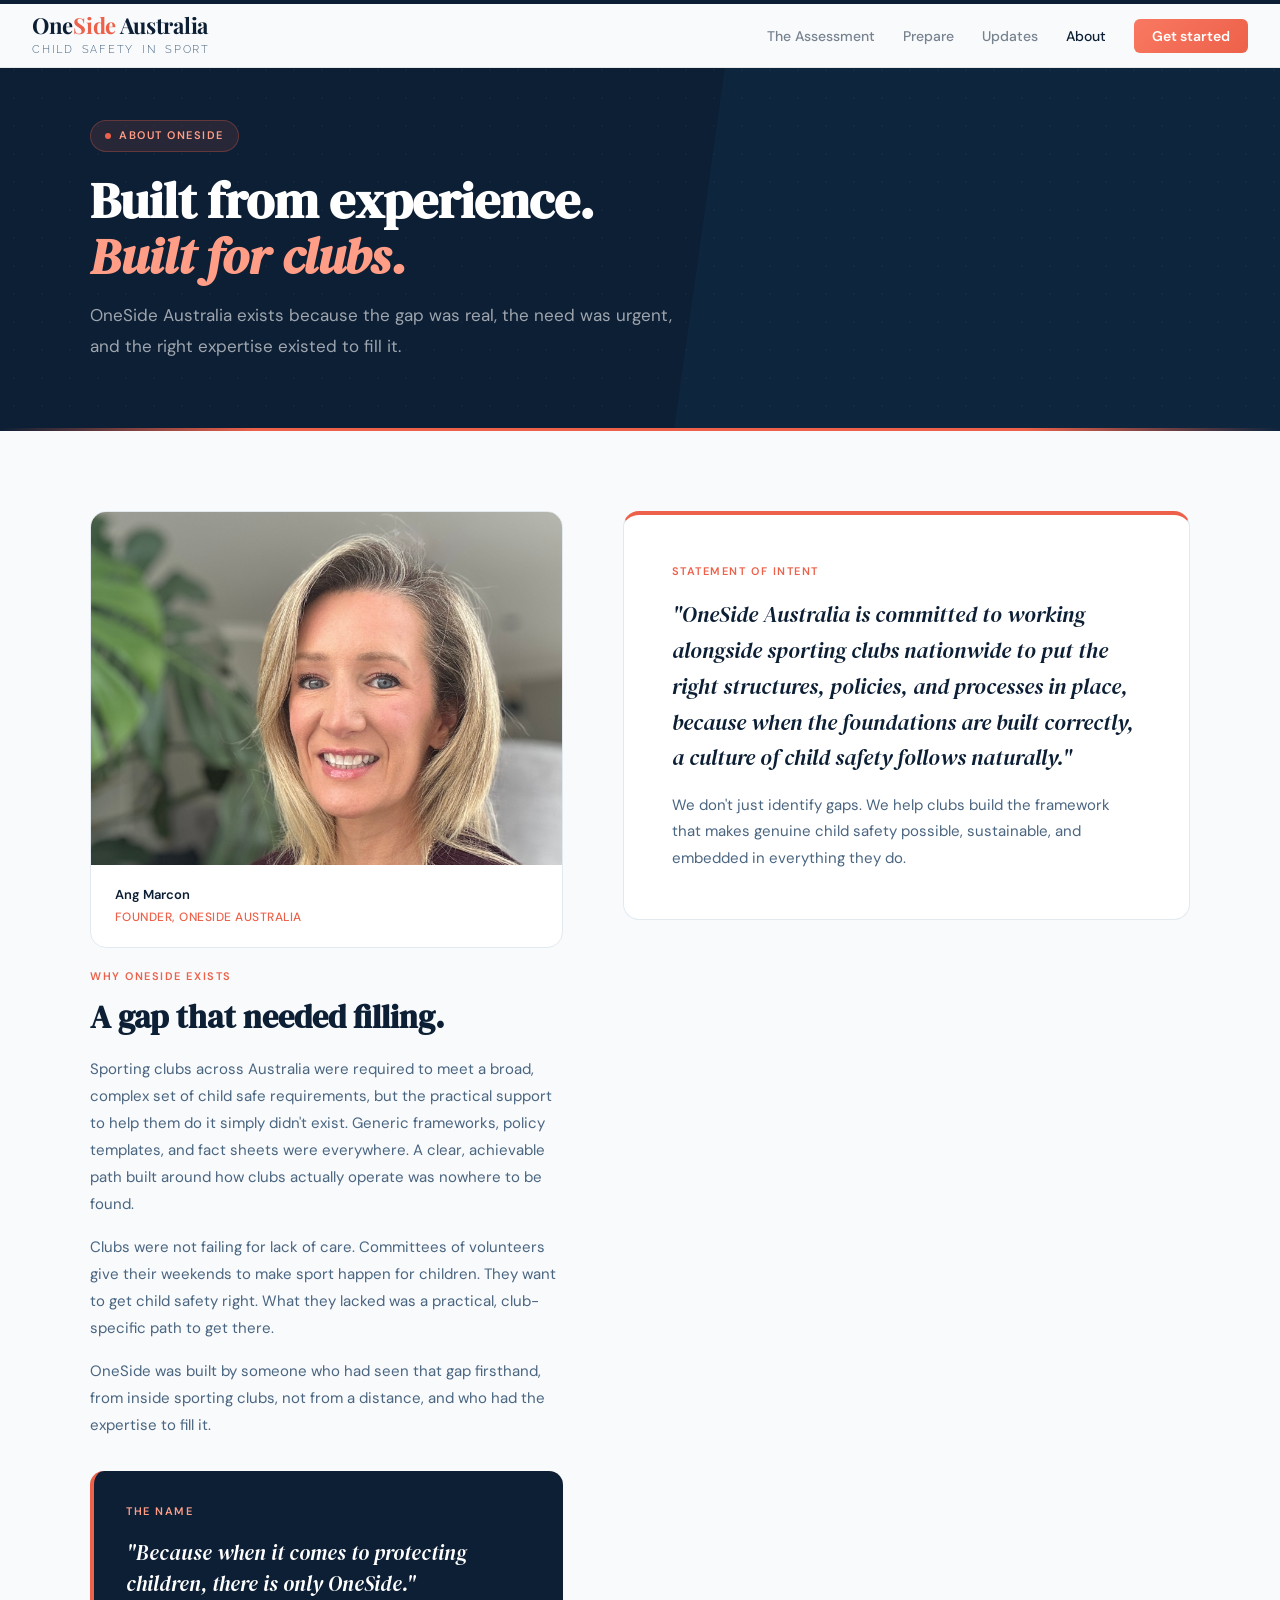
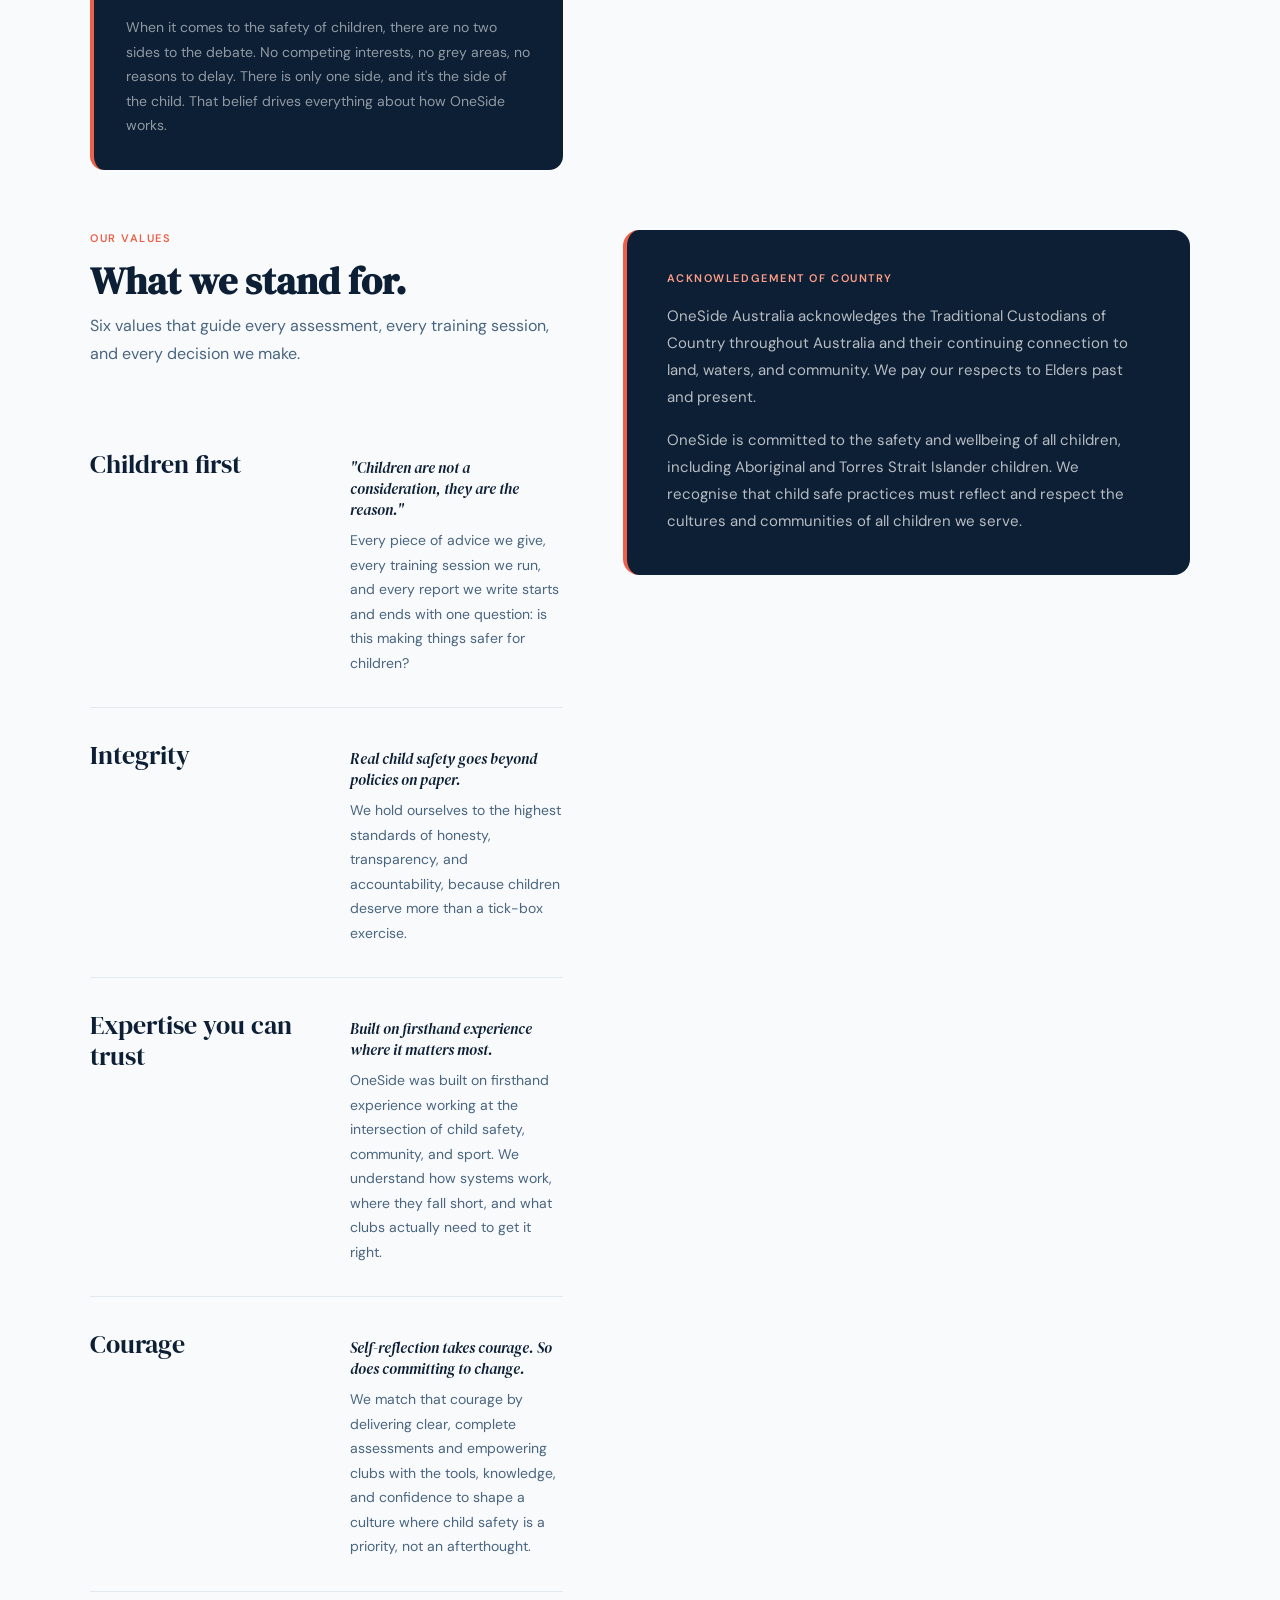
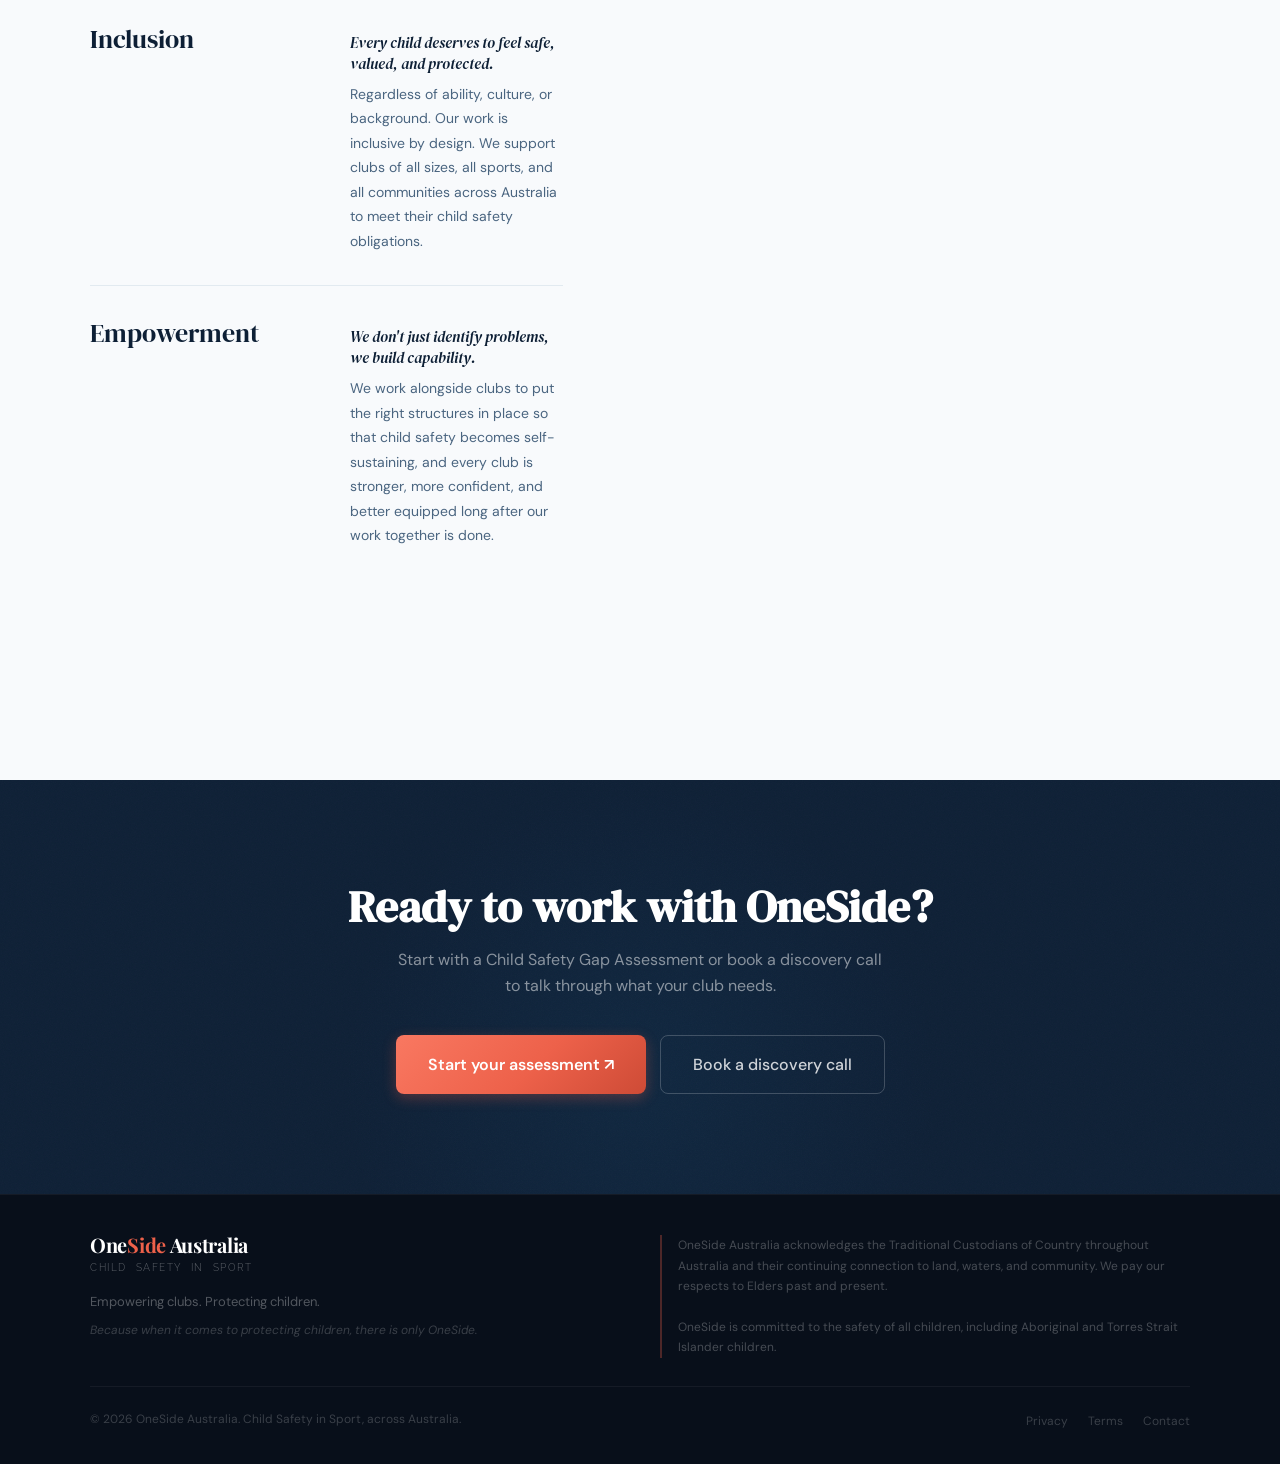
==== commit 3c88215d: "Brighten coral further, between options A and B Coral #E8664F -> #ED614A, dark #C9503C -> #CE4B36, l" ====
--- a/about.html
+++ b/about.html
@@ -39,7 +39,7 @@
   <div class="nav-logo">
     <a href="/" style="text-decoration:none;">
       <div>
-        <div id="nav-brand" style="font-family:'Playfair Display',Georgia,serif;font-weight:700;font-size:22px;line-height:1;letter-spacing:-0.3px;white-space:nowrap;"><span style="color:#0D1F35">One</span><span style="color:#E8664F">Side</span><span style="color:#0D1F35"> Australia</span></div>
+        <div id="nav-brand" style="font-family:'Playfair Display',Georgia,serif;font-weight:700;font-size:22px;line-height:1;letter-spacing:-0.3px;white-space:nowrap;"><span style="color:#0D1F35">One</span><span style="color:#ED614A">Side</span><span style="color:#0D1F35"> Australia</span></div>
         <div id="logo-sub-wrap" style="margin-top:5px;">
           <div style="display:flex;justify-content:space-between;"><span style="font-family:'Raleway',sans-serif;font-weight:300;font-size:10.5px;color:#4A6580;">C</span><span style="font-family:'Raleway',sans-serif;font-weight:300;font-size:10.5px;color:#4A6580;">H</span><span style="font-family:'Raleway',sans-serif;font-weight:300;font-size:10.5px;color:#4A6580;">I</span><span style="font-family:'Raleway',sans-serif;font-weight:300;font-size:10.5px;color:#4A6580;">L</span><span style="font-family:'Raleway',sans-serif;font-weight:300;font-size:10.5px;color:#4A6580;">D</span><span style="font-family:'Raleway',sans-serif;font-weight:300;font-size:10.5px;color:#4A6580;">&nbsp;&nbsp;</span><span style="font-family:'Raleway',sans-serif;font-weight:300;font-size:10.5px;color:#4A6580;">S</span><span style="font-family:'Raleway',sans-serif;font-weight:300;font-size:10.5px;color:#4A6580;">A</span><span style="font-family:'Raleway',sans-serif;font-weight:300;font-size:10.5px;color:#4A6580;">F</span><span style="font-family:'Raleway',sans-serif;font-weight:300;font-size:10.5px;color:#4A6580;">E</span><span style="font-family:'Raleway',sans-serif;font-weight:300;font-size:10.5px;color:#4A6580;">T</span><span style="font-family:'Raleway',sans-serif;font-weight:300;font-size:10.5px;color:#4A6580;">Y</span><span style="font-family:'Raleway',sans-serif;font-weight:300;font-size:10.5px;color:#4A6580;">&nbsp;&nbsp;</span><span style="font-family:'Raleway',sans-serif;font-weight:300;font-size:10.5px;color:#4A6580;">I</span><span style="font-family:'Raleway',sans-serif;font-weight:300;font-size:10.5px;color:#4A6580;">N</span><span style="font-family:'Raleway',sans-serif;font-weight:300;font-size:10.5px;color:#4A6580;">&nbsp;&nbsp;</span><span style="font-family:'Raleway',sans-serif;font-weight:300;font-size:10.5px;color:#4A6580;">S</span><span style="font-family:'Raleway',sans-serif;font-weight:300;font-size:10.5px;color:#4A6580;">P</span><span style="font-family:'Raleway',sans-serif;font-weight:300;font-size:10.5px;color:#4A6580;">O</span><span style="font-family:'Raleway',sans-serif;font-weight:300;font-size:10.5px;color:#4A6580;">R</span><span style="font-family:'Raleway',sans-serif;font-weight:300;font-size:10.5px;color:#4A6580;">T</span></div>
         </div>
@@ -137,7 +137,7 @@
 </main>
 <footer>
   <div class="ft-top">
-    <div class="ft-brand"><a href="/" style="text-decoration:none;display:inline-block;"><div style="font-family:'Playfair Display',Georgia,serif;font-weight:700;font-size:20px;line-height:1;letter-spacing:-0.3px;white-space:nowrap;"><span style="color:#fff">One</span><span style="color:#E8664F">Side</span><span style="color:#fff"> Australia</span></div><div style="margin-top:5px;font-family:'Raleway',sans-serif;font-weight:300;font-size:9.5px;letter-spacing:0.16em;color:rgba(255,255,255,0.35);">CHILD&nbsp;&nbsp;SAFETY&nbsp;&nbsp;IN&nbsp;&nbsp;SPORT</div></a>
+    <div class="ft-brand"><a href="/" style="text-decoration:none;display:inline-block;"><div style="font-family:'Playfair Display',Georgia,serif;font-weight:700;font-size:20px;line-height:1;letter-spacing:-0.3px;white-space:nowrap;"><span style="color:#fff">One</span><span style="color:#ED614A">Side</span><span style="color:#fff"> Australia</span></div><div style="margin-top:5px;font-family:'Raleway',sans-serif;font-weight:300;font-size:9.5px;letter-spacing:0.16em;color:rgba(255,255,255,0.35);">CHILD&nbsp;&nbsp;SAFETY&nbsp;&nbsp;IN&nbsp;&nbsp;SPORT</div></a>
     <p>Empowering clubs. Protecting children.</p>
     <div class="ft-tagline">Because when it comes to protecting children, there is only OneSide.</div></div>
     <div class="ft-ack">OneSide Australia acknowledges the Traditional Custodians of Country throughout Australia and their continuing connection to land, waters, and community. We pay our respects to Elders past and present.<br><br>OneSide is committed to the safety of all children, including Aboriginal and Torres Strait Islander children.</div>
@@ -150,16 +150,16 @@
 <div id="newsletter-modal" style="display:none;position:fixed;inset:0;z-index:9999;background:rgba(13,31,53,0.85);backdrop-filter:blur(3px);align-items:center;justify-content:center;padding:1rem;">
   <div style="background:#F8FAFC;border-radius:16px;max-width:540px;width:100%;position:relative;overflow:hidden;box-shadow:0 24px 60px rgba(0,0,0,0.4);">
     <div style="background:#0D1F35;padding:24px 28px 20px;">
-      <p style="font-size:11px;font-weight:600;letter-spacing:0.12em;text-transform:uppercase;color:#E8664F;margin:0 0 6px;">OneSide Australia</p>
+      <p style="font-size:11px;font-weight:600;letter-spacing:0.12em;text-transform:uppercase;color:#ED614A;margin:0 0 6px;">OneSide Australia</p>
       <h2 style="font-family:'DM Serif Display',serif;font-size:1.4rem;color:white;margin:0 0 4px;line-height:1.2;">Stay across child safety in sport</h2>
       <p style="font-size:13px;color:rgba(255,255,255,0.55);margin:0;">Monthly updates, in plain language, for clubs.</p>
     </div>
-    <button onclick="closeNewsletterModal()" aria-label="Close" style="position:absolute;top:12px;right:12px;background:#E8664F;border:none;border-radius:50%;width:30px;height:30px;cursor:pointer;display:flex;align-items:center;justify-content:center;color:white;font-size:15px;line-height:1;font-family:sans-serif;">✕</button>
+    <button onclick="closeNewsletterModal()" aria-label="Close" style="position:absolute;top:12px;right:12px;background:#ED614A;border:none;border-radius:50%;width:30px;height:30px;cursor:pointer;display:flex;align-items:center;justify-content:center;color:white;font-size:15px;line-height:1;font-family:sans-serif;">✕</button>
     <div>
       <div style="padding:28px;">
         <form onsubmit="submitSubscribe(event)" style="display:flex;flex-direction:column;gap:12px;">
           <input type="email" id="subscribe-email" placeholder="Your email address" required style="width:100%;padding:12px 16px;border:1.5px solid #E2EAF0;border-radius:8px;font-size:15px;font-family:'DM Sans',sans-serif;color:#0D1F35;outline:none;box-sizing:border-box;">
-          <button type="submit" id="subscribe-btn" style="background:#E8664F;color:white;border:none;border-radius:8px;padding:13px 24px;font-size:15px;font-weight:600;font-family:'DM Sans',sans-serif;cursor:pointer;">Subscribe →</button>
+          <button type="submit" id="subscribe-btn" style="background:#ED614A;color:white;border:none;border-radius:8px;padding:13px 24px;font-size:15px;font-weight:600;font-family:'DM Sans',sans-serif;cursor:pointer;">Subscribe →</button>
           <p id="subscribe-msg" style="font-size:13px;text-align:center;margin:0;min-height:18px;color:#1A7A4A;"></p>
         </form>
       </div>
--- a/styles.css
+++ b/styles.css
@@ -1,7 +1,7 @@
 *, *::before, *::after { box-sizing: border-box; margin: 0; padding: 0; }
 :root {
   --midnight: #0D1F35; --midnight2: #122640; --steel: #1B5E8A; --sky: #2E86C1;
-  --coral: #E8664F; --coral-dark: #C9503C; --coral-light: #FFA08A;
+  --coral: #ED614A; --coral-dark: #CE4B36; --coral-light: #FF9D86;
   --off-white: #F8FAFC; --muted: #E2EAF0; --text-mid: #4A6580; --text-light: #7A95AA;
 }
 html { scroll-behavior: smooth; }
@@ -14,12 +14,12 @@
 .nav-links { display: flex; align-items: center; gap: 1.75rem; list-style: none; }
 .nav-links a { color: rgba(13,31,53,0.55); text-decoration: none; font-size: 14px; font-weight: 500; transition: color 0.2s; cursor: pointer; }
 .nav-links a:hover, .nav-links a.active { color: #0D1F35; }
-.nav-cta { background: linear-gradient(135deg, #F27A63, #E8664F) !important; color: white !important; padding: 8px 18px; border-radius: 6px; font-weight: 600 !important; }
-.nav-cta:hover { background: linear-gradient(135deg, #E8664F, #C9503C) !important; }
+.nav-cta { background: linear-gradient(135deg, #F97861, #ED614A) !important; color: white !important; padding: 8px 18px; border-radius: 6px; font-weight: 600 !important; }
+.nav-cta:hover { background: linear-gradient(135deg, #ED614A, #CE4B36) !important; }
 
 /* BUTTONS */
-.btn-primary { background: linear-gradient(135deg, #F27A63 0%, #E8664F 55%, #C9503C 100%); color: white; padding: 14px 28px; border-radius: 8px; font-family: 'DM Sans', sans-serif; font-size: 15px; font-weight: 600; text-decoration: none; border: none; cursor: pointer; transition: opacity 0.2s, transform 0.15s, box-shadow 0.2s; display: inline-flex; align-items: center; gap: 8px; box-shadow: 0 4px 14px rgba(232,102,79,0.3); }
-.btn-primary:hover { opacity: 0.9; transform: translateY(-1px); box-shadow: 0 6px 20px rgba(232,102,79,0.4); }
+.btn-primary { background: linear-gradient(135deg, #F97861 0%, #ED614A 55%, #CE4B36 100%); color: white; padding: 14px 28px; border-radius: 8px; font-family: 'DM Sans', sans-serif; font-size: 15px; font-weight: 600; text-decoration: none; border: none; cursor: pointer; transition: opacity 0.2s, transform 0.15s, box-shadow 0.2s; display: inline-flex; align-items: center; gap: 8px; box-shadow: 0 4px 14px rgba(237,97,74,0.3); }
+.btn-primary:hover { opacity: 0.9; transform: translateY(-1px); box-shadow: 0 6px 20px rgba(237,97,74,0.4); }
 .btn-secondary { background: transparent; color: rgba(255,255,255,0.8); padding: 14px 28px; border-radius: 8px; font-family: 'DM Sans', sans-serif; font-size: 15px; font-weight: 500; text-decoration: none; border: 1px solid rgba(255,255,255,0.2); cursor: pointer; transition: border-color 0.2s, color 0.2s; display: inline-flex; align-items: center; gap: 8px; }
 .btn-secondary:hover { border-color: rgba(255,255,255,0.5); color: white; }
 .btn-outline { background: transparent; color: var(--midnight); padding: 12px 24px; border-radius: 8px; font-family: 'DM Sans', sans-serif; font-size: 14px; font-weight: 500; text-decoration: none; border: 1px solid var(--muted); cursor: pointer; transition: border-color 0.2s, color 0.2s; display: inline-flex; align-items: center; gap: 8px; }
@@ -43,7 +43,7 @@
 .ph-dots { position: absolute; inset: 0; background-image: radial-gradient(rgba(255,255,255,0.025) 1px, transparent 1px); background-size: 28px 28px; pointer-events: none; }
 .ph-line { position: absolute; bottom: 0; left: 0; right: 0; height: 3px; background: linear-gradient(90deg, transparent, var(--coral) 20%, var(--coral) 80%, transparent); }
 .ph-inner { max-width: 1100px; margin: 0 auto; position: relative; z-index: 1; }
-.ph-tag { display: inline-flex; align-items: center; gap: 8px; background: rgba(232,102,79,0.12); border: 1px solid rgba(232,102,79,0.3); color: var(--coral-light); font-size: 11px; font-weight: 600; letter-spacing: 0.14em; text-transform: uppercase; padding: 6px 14px; border-radius: 100px; margin-bottom: 20px; }
+.ph-tag { display: inline-flex; align-items: center; gap: 8px; background: rgba(237,97,74,0.12); border: 1px solid rgba(237,97,74,0.3); color: var(--coral-light); font-size: 11px; font-weight: 600; letter-spacing: 0.14em; text-transform: uppercase; padding: 6px 14px; border-radius: 100px; margin-bottom: 20px; }
 .ph-tag::before { content: ''; width: 6px; height: 6px; border-radius: 50%; background: var(--coral); }
 .page-hero h1 { font-family: 'DM Serif Display', serif; font-size: clamp(2.2rem, 4vw, 3.2rem); color: white; line-height: 1.1; margin-bottom: 16px; }
 .page-hero h1 em { font-style: italic; color: var(--coral-light); }
@@ -57,7 +57,7 @@
 
 /* PRODUCT CARD */
 .product-card { background: rgba(255,255,255,0.04); border: 1px solid rgba(255,255,255,0.1); border-radius: 16px; overflow: hidden; }
-.pc-header { background: rgba(232,102,79,0.12); border-bottom: 1px solid rgba(232,102,79,0.2); padding: 16px 24px; display: flex; align-items: center; justify-content: space-between; }
+.pc-header { background: rgba(237,97,74,0.12); border-bottom: 1px solid rgba(237,97,74,0.2); padding: 16px 24px; display: flex; align-items: center; justify-content: space-between; }
 .pc-title { font-size: 12px; font-weight: 600; letter-spacing: 0.1em; text-transform: uppercase; color: var(--coral-light); }
 .pc-badge { background: rgba(92,221,154,0.15); border: 1px solid rgba(92,221,154,0.3); border-radius: 100px; padding: 3px 10px; font-size: 11px; font-weight: 600; color: #5CDD9A; }
 .pc-body { padding: 24px; }
@@ -67,7 +67,7 @@
 .rr { display: flex; align-items: center; justify-content: space-between; padding: 10px 14px; background: rgba(255,255,255,0.04); border-radius: 8px; border: 1px solid rgba(255,255,255,0.07); }
 .rr-label { font-size: 13px; color: rgba(255,255,255,0.5); }
 .rr-status { font-size: 12px; font-weight: 600; padding: 3px 10px; border-radius: 100px; }
-.s-gap { background: rgba(232,102,79,0.2); color: var(--coral-light); }
+.s-gap { background: rgba(237,97,74,0.2); color: var(--coral-light); }
 .s-partial { background: rgba(239,159,39,0.2); color: #EF9F27; }
 .s-met { background: rgba(92,221,154,0.15); color: #5CDD9A; }
 .pc-footer { border-top: 1px solid rgba(255,255,255,0.07); padding: 16px 24px; display: flex; align-items: center; justify-content: space-between; }
@@ -93,7 +93,7 @@
 .ff input:focus, .ff textarea:focus { border-color: rgba(255,255,255,0.3); }
 .ff select { appearance: none; }
 .ff select option { background: var(--midnight); }
-.form-submit { width: 100%; background: linear-gradient(135deg, #F27A63 0%, #E8664F 55%, #C9503C 100%); color: white; border: none; border-radius: 8px; padding: 12px; font-family: 'DM Sans', sans-serif; font-size: 15px; font-weight: 600; cursor: pointer; transition: opacity 0.2s; margin-top: 4px; box-shadow: 0 4px 14px rgba(232,102,79,0.3); }
+.form-submit { width: 100%; background: linear-gradient(135deg, #F97861 0%, #ED614A 55%, #CE4B36 100%); color: white; border: none; border-radius: 8px; padding: 12px; font-family: 'DM Sans', sans-serif; font-size: 15px; font-weight: 600; cursor: pointer; transition: opacity 0.2s; margin-top: 4px; box-shadow: 0 4px 14px rgba(237,97,74,0.3); }
 .form-submit:hover { opacity: 0.9; }
 .form-disc { font-size: 11px; color: rgba(255,255,255,0.25); margin-top: 12px; line-height: 1.5; text-align: center; }
 
@@ -114,7 +114,7 @@
 .uc-meta { display: flex; align-items: center; gap: 10px; margin-bottom: 6px; flex-wrap: wrap; }
 .uc-tag { font-size: 11px; font-weight: 700; letter-spacing: 0.08em; text-transform: uppercase; padding: 5px 14px; border-radius: 100px; }
 .t-new { background: rgba(92,221,154,0.18); color: #3B6D11; border: 1px solid rgba(92,221,154,0.3); }
-.t-update { background: rgba(232,102,79,0.15); color: var(--coral-dark); border: 1px solid rgba(232,102,79,0.3); }
+.t-update { background: rgba(237,97,74,0.15); color: var(--coral-dark); border: 1px solid rgba(237,97,74,0.3); }
 .t-reminder { background: rgba(239,159,39,0.18); color: #854F0B; border: 1px solid rgba(239,159,39,0.3); }
 .t-resource { background: rgba(27,94,138,0.12); color: #1B5E8A; border: 1px solid rgba(27,94,138,0.25); }
 .t-news { background: rgba(13,31,53,0.08); color: var(--midnight); border: 1px solid rgba(13,31,53,0.15); }
@@ -156,7 +156,7 @@
 .ft-top { max-width: 1100px; margin: 0 auto 28px; display: grid; grid-template-columns: 1fr 1fr; gap: 40px; align-items: start; }
 .ft-brand p { font-size: 13px; color: rgba(255,255,255,0.3); line-height: 1.7; margin-top: 12px; max-width: 340px; }
 .ft-tagline { font-size: 12px; font-style: italic; color: rgba(255,255,255,0.2); margin-top: 8px; }
-.ft-ack { font-size: 12px; color: rgba(255,255,255,0.25); line-height: 1.7; border-left: 2px solid rgba(232,102,79,0.3); padding-left: 16px; }
+.ft-ack { font-size: 12px; color: rgba(255,255,255,0.25); line-height: 1.7; border-left: 2px solid rgba(237,97,74,0.3); padding-left: 16px; }
 .ft-bottom { max-width: 1100px; margin: 0 auto; display: flex; align-items: center; justify-content: space-between; flex-wrap: wrap; gap: 16px; border-top: 1px solid rgba(255,255,255,0.05); padding-top: 20px; }
 .ft-copy { font-size: 12px; color: rgba(255,255,255,0.2); }
 .ft-links { display: flex; gap: 20px; list-style: none; }
@@ -308,7 +308,7 @@
 .marquee-wrap { background: rgba(0,0,0,0.25); border-top: 1px solid rgba(255,255,255,0.07); border-bottom: 1px solid rgba(255,255,255,0.07); padding: 14px 0; overflow: hidden; position: relative; z-index: 1; }
 .marquee-inner { display: inline-flex; gap: 0; animation: marquee 24s linear infinite; white-space: nowrap; }
 .marquee-item { font-size: 0.72rem; font-weight: 700; letter-spacing: 0.1em; text-transform: uppercase; color: rgba(255,255,255,0.6); padding: 0 2.5rem; display: inline-flex; align-items: center; }
-.marquee-item::after { content: '✦'; color: #E8664F; font-size: 0.55rem; margin-left: 2.5rem; }
+.marquee-item::after { content: '✦'; color: #ED614A; font-size: 0.55rem; margin-left: 2.5rem; }
 
 /* ============================================
    ANIMATION & INTERACTION LAYER
@@ -331,16 +331,16 @@
 
 /* Premium hover for static cards (light sections) */
 .hover-card { transition: box-shadow 0.25s ease, border-color 0.25s ease, background 0.25s ease; }
-.hover-card:hover { box-shadow: 0 12px 32px rgba(13,31,53,0.10); border-color: rgba(232,102,79,0.5) !important; background: white !important; }
+.hover-card:hover { box-shadow: 0 12px 32px rgba(13,31,53,0.10); border-color: rgba(237,97,74,0.5) !important; background: white !important; }
 
 /* Premium hover for static cards (dark sections) */
 .hover-card-dark { transition: box-shadow 0.25s ease, border-color 0.25s ease, background 0.25s ease; }
-.hover-card-dark:hover { background: rgba(255,255,255,0.09) !important; border-color: rgba(232,102,79,0.55) !important; box-shadow: 0 12px 32px rgba(0,0,0,0.3); }
+.hover-card-dark:hover { background: rgba(255,255,255,0.09) !important; border-color: rgba(237,97,74,0.55) !important; box-shadow: 0 12px 32px rgba(0,0,0,0.3); }
 
 /* Buttons — slightly richer lift */
 .btn-secondary:hover, .btn-outline:hover { transform: translateY(-1px); }
 .btn-secondary, .btn-outline { transition: border-color 0.2s, color 0.2s, transform 0.15s, box-shadow 0.2s; }
-.btn-outline:hover { box-shadow: 0 4px 14px rgba(232,102,79,0.15); }
+.btn-outline:hover { box-shadow: 0 4px 14px rgba(237,97,74,0.15); }
 
 /* READINESS QUICK CHECK */
 .quiz-modal { display: none; position: fixed; inset: 0; z-index: 9998; background: rgba(13,31,53,0.85); backdrop-filter: blur(3px); -webkit-backdrop-filter: blur(3px); align-items: center; justify-content: center; padding: 1rem; }
@@ -357,7 +357,7 @@
 .quiz-btn { font-family: 'DM Sans', sans-serif; font-size: 13px; font-weight: 600; padding: 8px 18px; border-radius: 100px; border: 1.5px solid var(--muted); background: var(--off-white); color: var(--text-mid); cursor: pointer; transition: border-color 0.2s, color 0.2s, background 0.2s, transform 0.15s; }
 .quiz-btn:hover { border-color: var(--coral); color: var(--coral); transform: translateY(-1px); }
 .quiz-btn.sel-yes { background: #EAF3DE; border-color: #3B6D11; color: #3B6D11; }
-.quiz-btn.sel-no { background: rgba(232,102,79,0.1); border-color: var(--coral); color: var(--coral-dark); }
+.quiz-btn.sel-no { background: rgba(237,97,74,0.1); border-color: var(--coral); color: var(--coral-dark); }
 .quiz-progress { text-align: center; font-size: 12px; color: var(--text-light); padding-top: 14px; min-height: 30px; }
 .quiz-result { overflow: hidden; max-height: 0; opacity: 0; margin-top: 0; transition: max-height 0.5s ease, opacity 0.5s ease, margin-top 0.5s ease; }
 .quiz-result.show { max-height: 480px; opacity: 1; margin-top: 20px; }
@@ -368,12 +368,12 @@
 
 /* FAQ ACCORDION */
 .faq-item { background: var(--off-white); border: 1px solid var(--muted); border-radius: 12px; margin-bottom: 12px; overflow: hidden; transition: box-shadow 0.25s ease, border-color 0.25s ease; }
-.faq-item:hover { border-color: rgba(232,102,79,0.45); box-shadow: 0 6px 20px rgba(13,31,53,0.07); }
+.faq-item:hover { border-color: rgba(237,97,74,0.45); box-shadow: 0 6px 20px rgba(13,31,53,0.07); }
 .faq-q { width: 100%; display: flex; align-items: center; justify-content: space-between; gap: 14px; text-align: left; background: none; border: none; cursor: pointer; padding: 18px 22px; font-family: 'DM Sans', sans-serif; font-size: 15px; font-weight: 500; color: var(--midnight); }
 
 /* ── CHAT WIDGET ──────────────────────────── */
-.chat-bubble { position: fixed; bottom: 28px; right: 28px; z-index: 9000; width: 52px; height: 52px; background: var(--coral); border: none; border-radius: 50%; cursor: pointer; display: flex; align-items: center; justify-content: center; box-shadow: 0 4px 20px rgba(232,102,79,0.45); transition: transform 0.2s, box-shadow 0.2s; }
-.chat-bubble:hover { transform: scale(1.08); box-shadow: 0 6px 28px rgba(232,102,79,0.55); }
+.chat-bubble { position: fixed; bottom: 28px; right: 28px; z-index: 9000; width: 52px; height: 52px; background: var(--coral); border: none; border-radius: 50%; cursor: pointer; display: flex; align-items: center; justify-content: center; box-shadow: 0 4px 20px rgba(237,97,74,0.45); transition: transform 0.2s, box-shadow 0.2s; }
+.chat-bubble:hover { transform: scale(1.08); box-shadow: 0 6px 28px rgba(237,97,74,0.55); }
 .chat-bubble svg { pointer-events: none; }
 .chat-bubble .cb-close { display: none; }
 
@@ -393,12 +393,12 @@
 .chat-msg { max-width: 88%; font-size: 13.5px; line-height: 1.55; padding: 10px 14px; border-radius: 12px; word-wrap: break-word; }
 .chat-msg.user { background: var(--coral); color: white; align-self: flex-end; border-bottom-right-radius: 4px; }
 .chat-msg.assistant { background: var(--off-white); color: var(--midnight); border: 1px solid var(--muted); align-self: flex-start; border-bottom-left-radius: 4px; }
-.chat-msg.booking-nudge { background: rgba(232,102,79,0.08); border: 1px solid rgba(232,102,79,0.3); color: var(--midnight); align-self: stretch; text-align: center; border-radius: 10px; font-size: 12.5px; }
+.chat-msg.booking-nudge { background: rgba(237,97,74,0.08); border: 1px solid rgba(237,97,74,0.3); color: var(--midnight); align-self: stretch; text-align: center; border-radius: 10px; font-size: 12.5px; }
 .chat-msg.booking-nudge a { color: var(--coral); font-weight: 600; text-decoration: underline; }
 
 .chat-input-row { display: flex; gap: 8px; padding: 12px 14px; border-top: 1px solid var(--muted); flex-shrink: 0; background: white; }
 .chat-input { flex: 1; background: var(--off-white); border: 1px solid var(--muted); border-radius: 8px; padding: 9px 12px; font-size: 13px; color: var(--midnight); font-family: 'DM Sans', sans-serif; outline: none; resize: none; max-height: 80px; min-height: 38px; line-height: 1.45; transition: border-color 0.15s; }
-.chat-input:focus { border-color: rgba(232,102,79,0.5); }
+.chat-input:focus { border-color: rgba(237,97,74,0.5); }
 .chat-input::placeholder { color: var(--text-light); }
 .chat-send { background: var(--coral); border: none; border-radius: 8px; width: 38px; height: 38px; cursor: pointer; display: flex; align-items: center; justify-content: center; flex-shrink: 0; transition: background 0.15s; align-self: flex-end; }
 .chat-send:hover { background: #c4503e; }
@@ -412,7 +412,7 @@
 /* Hero-embedded chat — dark theme overrides */
 .hero-chat-wrap .chat-msg.assistant { background: rgba(255,255,255,0.08); color: rgba(255,255,255,0.88); border: 1px solid rgba(255,255,255,0.1); }
 .hero-chat-wrap .chat-msg.user { background: var(--coral); color: white; }
-.hero-chat-wrap .chat-msg.booking-nudge { background: rgba(232,102,79,0.15); border: 1px solid rgba(232,102,79,0.4); color: rgba(255,255,255,0.85); }
+.hero-chat-wrap .chat-msg.booking-nudge { background: rgba(237,97,74,0.15); border: 1px solid rgba(237,97,74,0.4); color: rgba(255,255,255,0.85); }
 .hero-chat-wrap .chat-msg.booking-nudge a { color: var(--coral-light); }
 .hero-chat-wrap::-webkit-scrollbar { width: 4px; }
 .hero-chat-wrap::-webkit-scrollbar-track { background: transparent; }
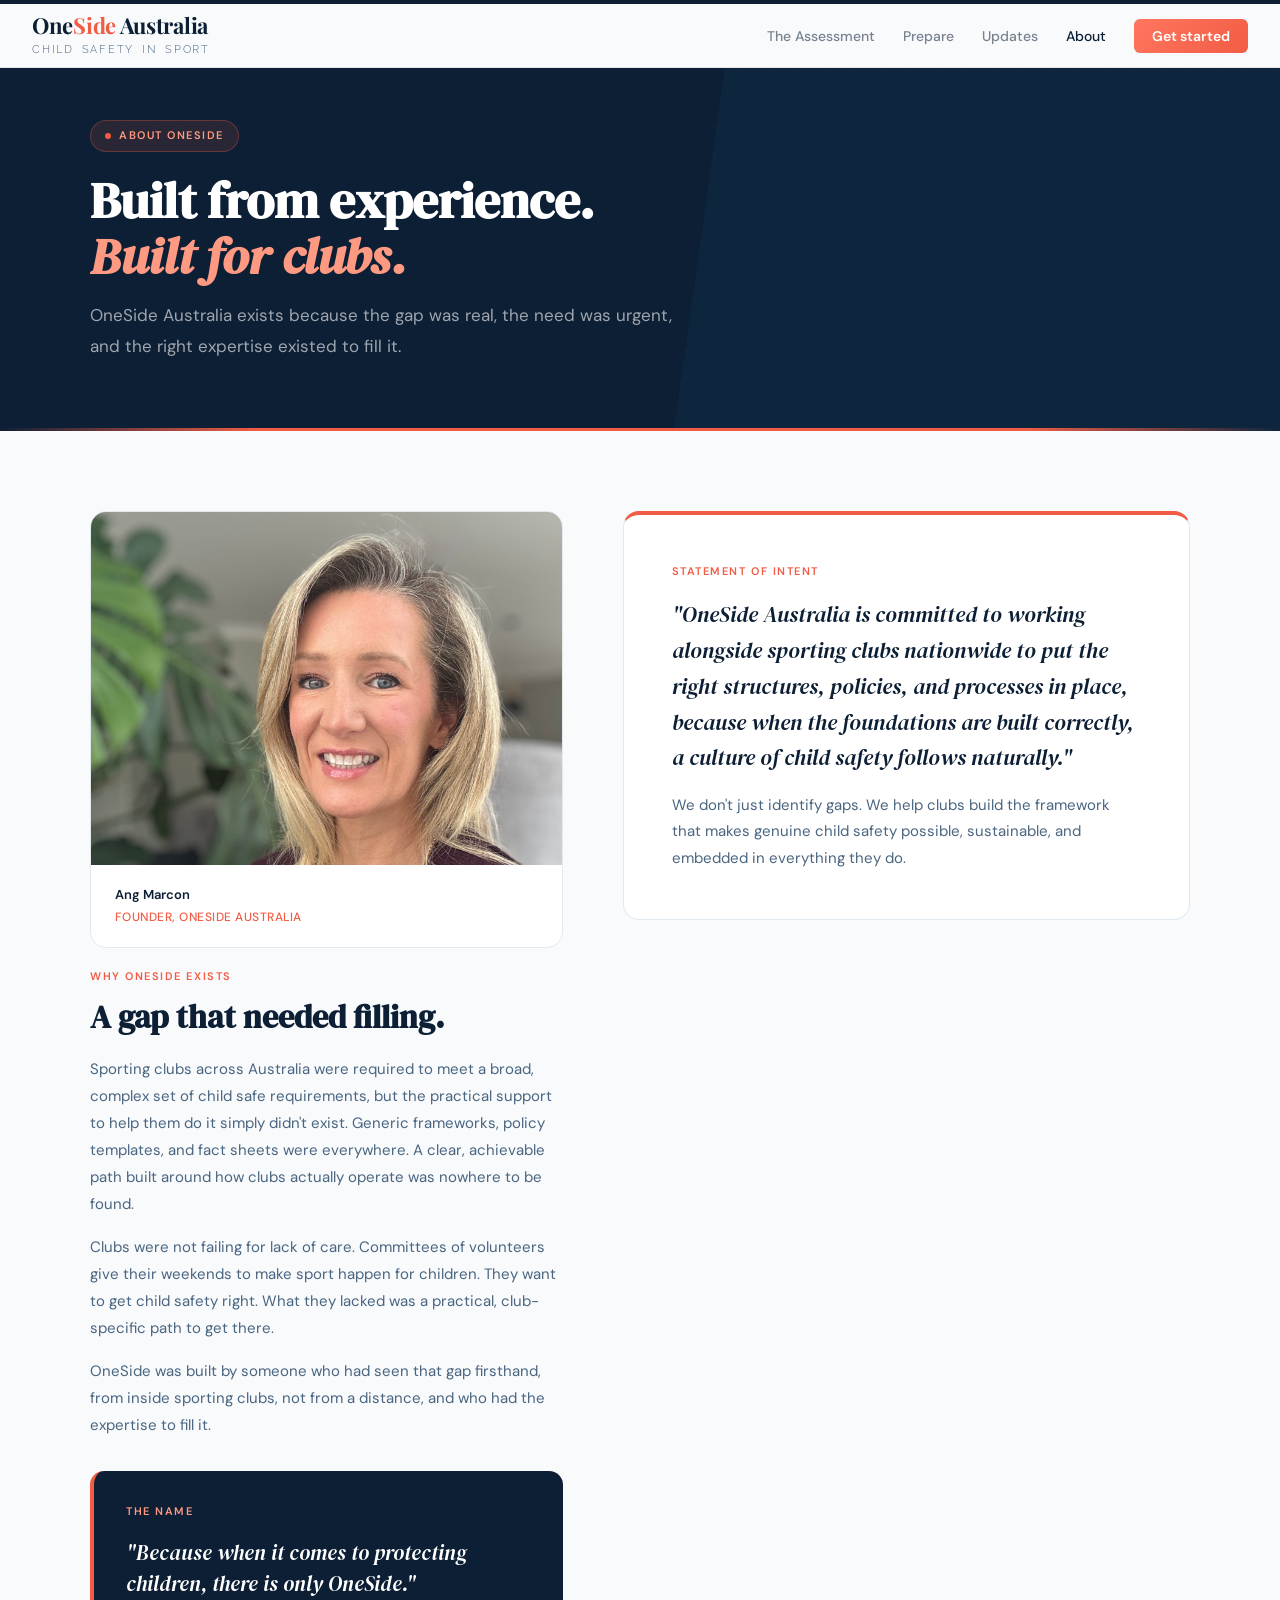
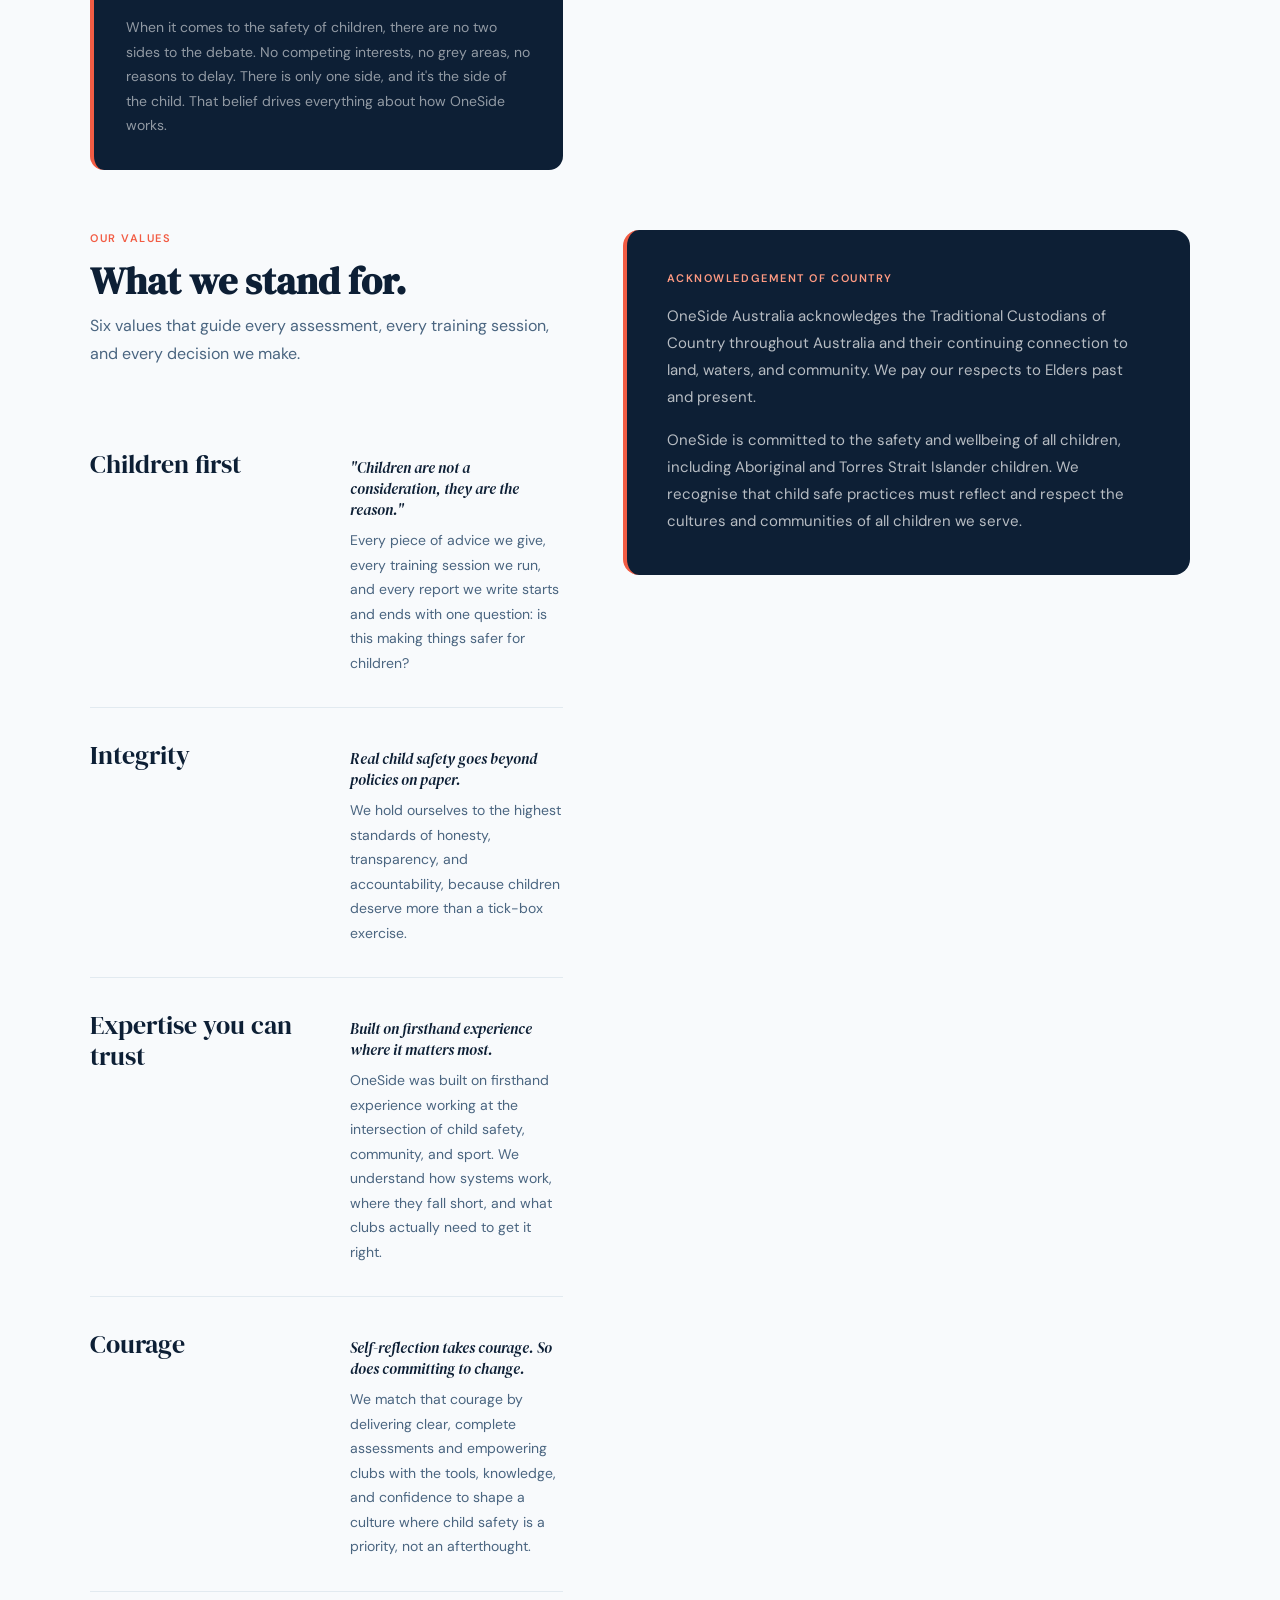
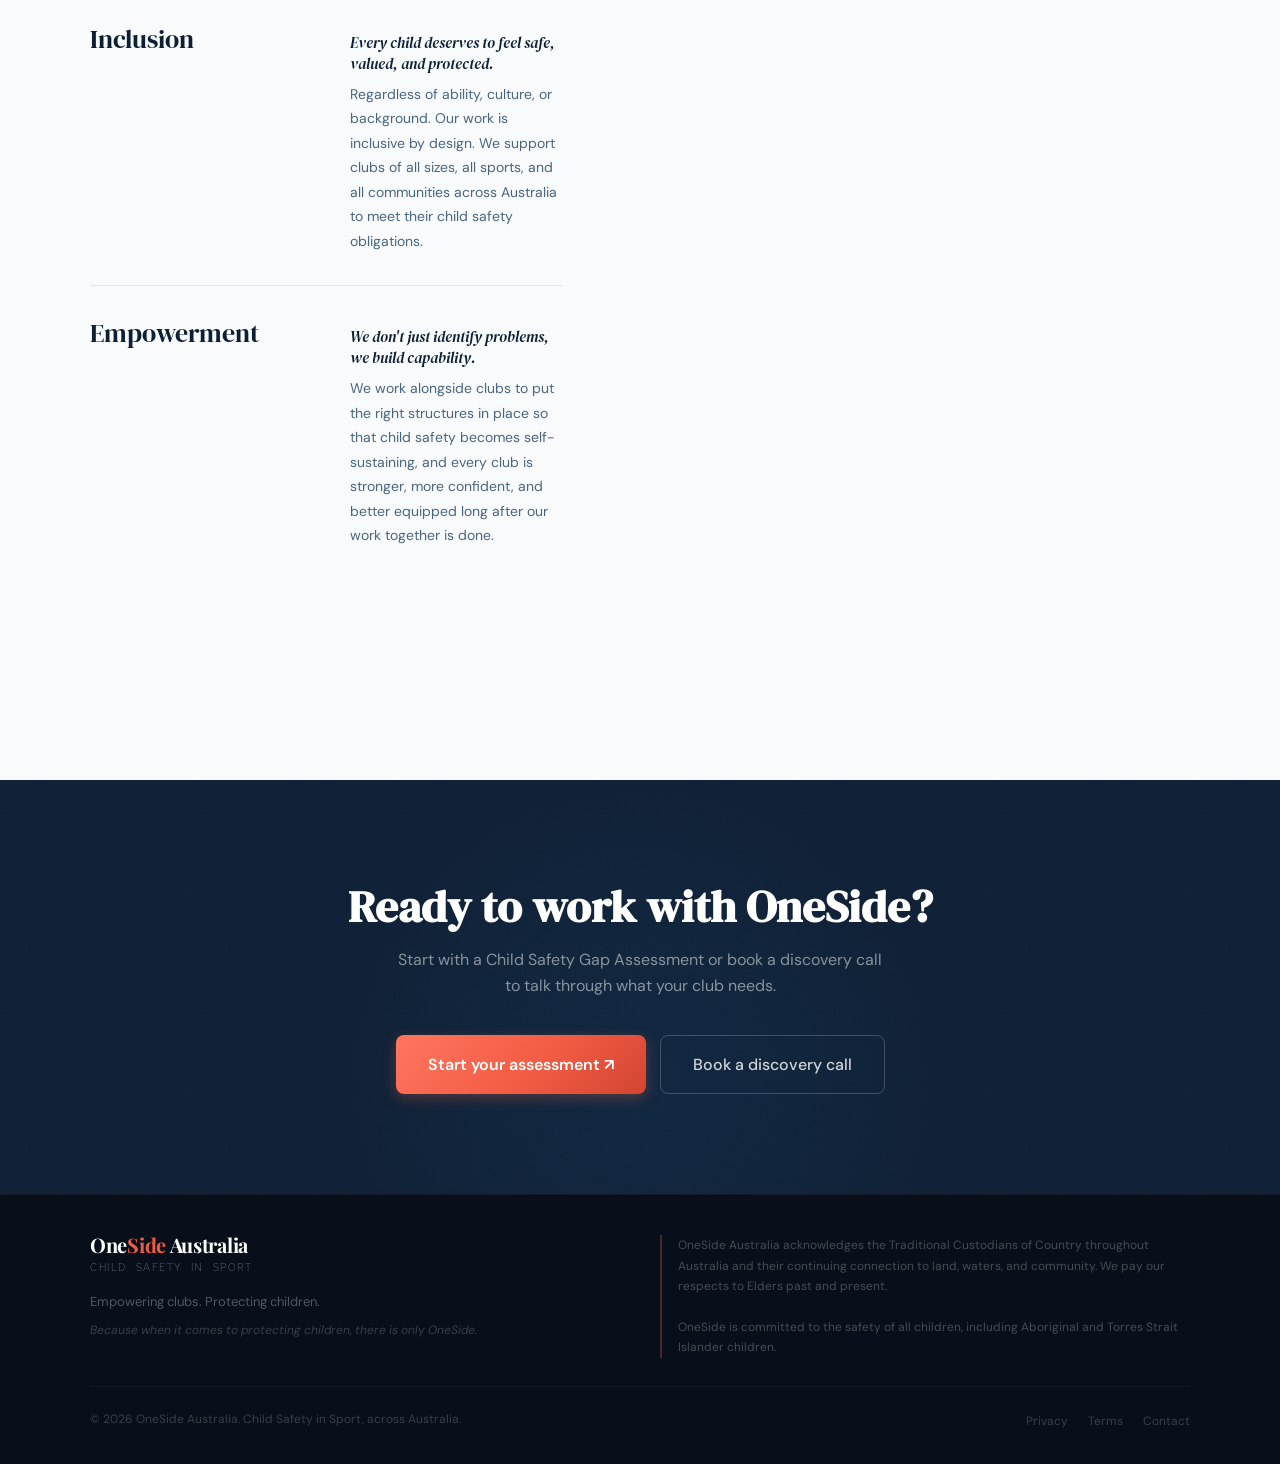
==== commit 6e2946ea: "Switch coral to the vivid option Coral #ED614A -> #F25C44, dark #CE4B36 -> #D24530, light #FF9D86 ->" ====
--- a/about.html
+++ b/about.html
@@ -39,7 +39,7 @@
   <div class="nav-logo">
     <a href="/" style="text-decoration:none;">
       <div>
-        <div id="nav-brand" style="font-family:'Playfair Display',Georgia,serif;font-weight:700;font-size:22px;line-height:1;letter-spacing:-0.3px;white-space:nowrap;"><span style="color:#0D1F35">One</span><span style="color:#ED614A">Side</span><span style="color:#0D1F35"> Australia</span></div>
+        <div id="nav-brand" style="font-family:'Playfair Display',Georgia,serif;font-weight:700;font-size:22px;line-height:1;letter-spacing:-0.3px;white-space:nowrap;"><span style="color:#0D1F35">One</span><span style="color:#F25C44">Side</span><span style="color:#0D1F35"> Australia</span></div>
         <div id="logo-sub-wrap" style="margin-top:5px;">
           <div style="display:flex;justify-content:space-between;"><span style="font-family:'Raleway',sans-serif;font-weight:300;font-size:10.5px;color:#4A6580;">C</span><span style="font-family:'Raleway',sans-serif;font-weight:300;font-size:10.5px;color:#4A6580;">H</span><span style="font-family:'Raleway',sans-serif;font-weight:300;font-size:10.5px;color:#4A6580;">I</span><span style="font-family:'Raleway',sans-serif;font-weight:300;font-size:10.5px;color:#4A6580;">L</span><span style="font-family:'Raleway',sans-serif;font-weight:300;font-size:10.5px;color:#4A6580;">D</span><span style="font-family:'Raleway',sans-serif;font-weight:300;font-size:10.5px;color:#4A6580;">&nbsp;&nbsp;</span><span style="font-family:'Raleway',sans-serif;font-weight:300;font-size:10.5px;color:#4A6580;">S</span><span style="font-family:'Raleway',sans-serif;font-weight:300;font-size:10.5px;color:#4A6580;">A</span><span style="font-family:'Raleway',sans-serif;font-weight:300;font-size:10.5px;color:#4A6580;">F</span><span style="font-family:'Raleway',sans-serif;font-weight:300;font-size:10.5px;color:#4A6580;">E</span><span style="font-family:'Raleway',sans-serif;font-weight:300;font-size:10.5px;color:#4A6580;">T</span><span style="font-family:'Raleway',sans-serif;font-weight:300;font-size:10.5px;color:#4A6580;">Y</span><span style="font-family:'Raleway',sans-serif;font-weight:300;font-size:10.5px;color:#4A6580;">&nbsp;&nbsp;</span><span style="font-family:'Raleway',sans-serif;font-weight:300;font-size:10.5px;color:#4A6580;">I</span><span style="font-family:'Raleway',sans-serif;font-weight:300;font-size:10.5px;color:#4A6580;">N</span><span style="font-family:'Raleway',sans-serif;font-weight:300;font-size:10.5px;color:#4A6580;">&nbsp;&nbsp;</span><span style="font-family:'Raleway',sans-serif;font-weight:300;font-size:10.5px;color:#4A6580;">S</span><span style="font-family:'Raleway',sans-serif;font-weight:300;font-size:10.5px;color:#4A6580;">P</span><span style="font-family:'Raleway',sans-serif;font-weight:300;font-size:10.5px;color:#4A6580;">O</span><span style="font-family:'Raleway',sans-serif;font-weight:300;font-size:10.5px;color:#4A6580;">R</span><span style="font-family:'Raleway',sans-serif;font-weight:300;font-size:10.5px;color:#4A6580;">T</span></div>
         </div>
@@ -137,7 +137,7 @@
 </main>
 <footer>
   <div class="ft-top">
-    <div class="ft-brand"><a href="/" style="text-decoration:none;display:inline-block;"><div style="font-family:'Playfair Display',Georgia,serif;font-weight:700;font-size:20px;line-height:1;letter-spacing:-0.3px;white-space:nowrap;"><span style="color:#fff">One</span><span style="color:#ED614A">Side</span><span style="color:#fff"> Australia</span></div><div style="margin-top:5px;font-family:'Raleway',sans-serif;font-weight:300;font-size:9.5px;letter-spacing:0.16em;color:rgba(255,255,255,0.35);">CHILD&nbsp;&nbsp;SAFETY&nbsp;&nbsp;IN&nbsp;&nbsp;SPORT</div></a>
+    <div class="ft-brand"><a href="/" style="text-decoration:none;display:inline-block;"><div style="font-family:'Playfair Display',Georgia,serif;font-weight:700;font-size:20px;line-height:1;letter-spacing:-0.3px;white-space:nowrap;"><span style="color:#fff">One</span><span style="color:#F25C44">Side</span><span style="color:#fff"> Australia</span></div><div style="margin-top:5px;font-family:'Raleway',sans-serif;font-weight:300;font-size:9.5px;letter-spacing:0.16em;color:rgba(255,255,255,0.35);">CHILD&nbsp;&nbsp;SAFETY&nbsp;&nbsp;IN&nbsp;&nbsp;SPORT</div></a>
     <p>Empowering clubs. Protecting children.</p>
     <div class="ft-tagline">Because when it comes to protecting children, there is only OneSide.</div></div>
     <div class="ft-ack">OneSide Australia acknowledges the Traditional Custodians of Country throughout Australia and their continuing connection to land, waters, and community. We pay our respects to Elders past and present.<br><br>OneSide is committed to the safety of all children, including Aboriginal and Torres Strait Islander children.</div>
@@ -150,16 +150,16 @@
 <div id="newsletter-modal" style="display:none;position:fixed;inset:0;z-index:9999;background:rgba(13,31,53,0.85);backdrop-filter:blur(3px);align-items:center;justify-content:center;padding:1rem;">
   <div style="background:#F8FAFC;border-radius:16px;max-width:540px;width:100%;position:relative;overflow:hidden;box-shadow:0 24px 60px rgba(0,0,0,0.4);">
     <div style="background:#0D1F35;padding:24px 28px 20px;">
-      <p style="font-size:11px;font-weight:600;letter-spacing:0.12em;text-transform:uppercase;color:#ED614A;margin:0 0 6px;">OneSide Australia</p>
+      <p style="font-size:11px;font-weight:600;letter-spacing:0.12em;text-transform:uppercase;color:#F25C44;margin:0 0 6px;">OneSide Australia</p>
       <h2 style="font-family:'DM Serif Display',serif;font-size:1.4rem;color:white;margin:0 0 4px;line-height:1.2;">Stay across child safety in sport</h2>
       <p style="font-size:13px;color:rgba(255,255,255,0.55);margin:0;">Monthly updates, in plain language, for clubs.</p>
     </div>
-    <button onclick="closeNewsletterModal()" aria-label="Close" style="position:absolute;top:12px;right:12px;background:#ED614A;border:none;border-radius:50%;width:30px;height:30px;cursor:pointer;display:flex;align-items:center;justify-content:center;color:white;font-size:15px;line-height:1;font-family:sans-serif;">✕</button>
+    <button onclick="closeNewsletterModal()" aria-label="Close" style="position:absolute;top:12px;right:12px;background:#F25C44;border:none;border-radius:50%;width:30px;height:30px;cursor:pointer;display:flex;align-items:center;justify-content:center;color:white;font-size:15px;line-height:1;font-family:sans-serif;">✕</button>
     <div>
       <div style="padding:28px;">
         <form onsubmit="submitSubscribe(event)" style="display:flex;flex-direction:column;gap:12px;">
           <input type="email" id="subscribe-email" placeholder="Your email address" required style="width:100%;padding:12px 16px;border:1.5px solid #E2EAF0;border-radius:8px;font-size:15px;font-family:'DM Sans',sans-serif;color:#0D1F35;outline:none;box-sizing:border-box;">
-          <button type="submit" id="subscribe-btn" style="background:#ED614A;color:white;border:none;border-radius:8px;padding:13px 24px;font-size:15px;font-weight:600;font-family:'DM Sans',sans-serif;cursor:pointer;">Subscribe →</button>
+          <button type="submit" id="subscribe-btn" style="background:#F25C44;color:white;border:none;border-radius:8px;padding:13px 24px;font-size:15px;font-weight:600;font-family:'DM Sans',sans-serif;cursor:pointer;">Subscribe →</button>
           <p id="subscribe-msg" style="font-size:13px;text-align:center;margin:0;min-height:18px;color:#1A7A4A;"></p>
         </form>
       </div>
--- a/styles.css
+++ b/styles.css
@@ -1,7 +1,7 @@
 *, *::before, *::after { box-sizing: border-box; margin: 0; padding: 0; }
 :root {
   --midnight: #0D1F35; --midnight2: #122640; --steel: #1B5E8A; --sky: #2E86C1;
-  --coral: #ED614A; --coral-dark: #CE4B36; --coral-light: #FF9D86;
+  --coral: #F25C44; --coral-dark: #D24530; --coral-light: #FF9A82;
   --off-white: #F8FAFC; --muted: #E2EAF0; --text-mid: #4A6580; --text-light: #7A95AA;
 }
 html { scroll-behavior: smooth; }
@@ -14,12 +14,12 @@
 .nav-links { display: flex; align-items: center; gap: 1.75rem; list-style: none; }
 .nav-links a { color: rgba(13,31,53,0.55); text-decoration: none; font-size: 14px; font-weight: 500; transition: color 0.2s; cursor: pointer; }
 .nav-links a:hover, .nav-links a.active { color: #0D1F35; }
-.nav-cta { background: linear-gradient(135deg, #F97861, #ED614A) !important; color: white !important; padding: 8px 18px; border-radius: 6px; font-weight: 600 !important; }
-.nav-cta:hover { background: linear-gradient(135deg, #ED614A, #CE4B36) !important; }
+.nav-cta { background: linear-gradient(135deg, #FF765F, #F25C44) !important; color: white !important; padding: 8px 18px; border-radius: 6px; font-weight: 600 !important; }
+.nav-cta:hover { background: linear-gradient(135deg, #F25C44, #D24530) !important; }
 
 /* BUTTONS */
-.btn-primary { background: linear-gradient(135deg, #F97861 0%, #ED614A 55%, #CE4B36 100%); color: white; padding: 14px 28px; border-radius: 8px; font-family: 'DM Sans', sans-serif; font-size: 15px; font-weight: 600; text-decoration: none; border: none; cursor: pointer; transition: opacity 0.2s, transform 0.15s, box-shadow 0.2s; display: inline-flex; align-items: center; gap: 8px; box-shadow: 0 4px 14px rgba(237,97,74,0.3); }
-.btn-primary:hover { opacity: 0.9; transform: translateY(-1px); box-shadow: 0 6px 20px rgba(237,97,74,0.4); }
+.btn-primary { background: linear-gradient(135deg, #FF765F 0%, #F25C44 55%, #D24530 100%); color: white; padding: 14px 28px; border-radius: 8px; font-family: 'DM Sans', sans-serif; font-size: 15px; font-weight: 600; text-decoration: none; border: none; cursor: pointer; transition: opacity 0.2s, transform 0.15s, box-shadow 0.2s; display: inline-flex; align-items: center; gap: 8px; box-shadow: 0 4px 14px rgba(242,92,68,0.3); }
+.btn-primary:hover { opacity: 0.9; transform: translateY(-1px); box-shadow: 0 6px 20px rgba(242,92,68,0.4); }
 .btn-secondary { background: transparent; color: rgba(255,255,255,0.8); padding: 14px 28px; border-radius: 8px; font-family: 'DM Sans', sans-serif; font-size: 15px; font-weight: 500; text-decoration: none; border: 1px solid rgba(255,255,255,0.2); cursor: pointer; transition: border-color 0.2s, color 0.2s; display: inline-flex; align-items: center; gap: 8px; }
 .btn-secondary:hover { border-color: rgba(255,255,255,0.5); color: white; }
 .btn-outline { background: transparent; color: var(--midnight); padding: 12px 24px; border-radius: 8px; font-family: 'DM Sans', sans-serif; font-size: 14px; font-weight: 500; text-decoration: none; border: 1px solid var(--muted); cursor: pointer; transition: border-color 0.2s, color 0.2s; display: inline-flex; align-items: center; gap: 8px; }
@@ -43,7 +43,7 @@
 .ph-dots { position: absolute; inset: 0; background-image: radial-gradient(rgba(255,255,255,0.025) 1px, transparent 1px); background-size: 28px 28px; pointer-events: none; }
 .ph-line { position: absolute; bottom: 0; left: 0; right: 0; height: 3px; background: linear-gradient(90deg, transparent, var(--coral) 20%, var(--coral) 80%, transparent); }
 .ph-inner { max-width: 1100px; margin: 0 auto; position: relative; z-index: 1; }
-.ph-tag { display: inline-flex; align-items: center; gap: 8px; background: rgba(237,97,74,0.12); border: 1px solid rgba(237,97,74,0.3); color: var(--coral-light); font-size: 11px; font-weight: 600; letter-spacing: 0.14em; text-transform: uppercase; padding: 6px 14px; border-radius: 100px; margin-bottom: 20px; }
+.ph-tag { display: inline-flex; align-items: center; gap: 8px; background: rgba(242,92,68,0.12); border: 1px solid rgba(242,92,68,0.3); color: var(--coral-light); font-size: 11px; font-weight: 600; letter-spacing: 0.14em; text-transform: uppercase; padding: 6px 14px; border-radius: 100px; margin-bottom: 20px; }
 .ph-tag::before { content: ''; width: 6px; height: 6px; border-radius: 50%; background: var(--coral); }
 .page-hero h1 { font-family: 'DM Serif Display', serif; font-size: clamp(2.2rem, 4vw, 3.2rem); color: white; line-height: 1.1; margin-bottom: 16px; }
 .page-hero h1 em { font-style: italic; color: var(--coral-light); }
@@ -57,7 +57,7 @@
 
 /* PRODUCT CARD */
 .product-card { background: rgba(255,255,255,0.04); border: 1px solid rgba(255,255,255,0.1); border-radius: 16px; overflow: hidden; }
-.pc-header { background: rgba(237,97,74,0.12); border-bottom: 1px solid rgba(237,97,74,0.2); padding: 16px 24px; display: flex; align-items: center; justify-content: space-between; }
+.pc-header { background: rgba(242,92,68,0.12); border-bottom: 1px solid rgba(242,92,68,0.2); padding: 16px 24px; display: flex; align-items: center; justify-content: space-between; }
 .pc-title { font-size: 12px; font-weight: 600; letter-spacing: 0.1em; text-transform: uppercase; color: var(--coral-light); }
 .pc-badge { background: rgba(92,221,154,0.15); border: 1px solid rgba(92,221,154,0.3); border-radius: 100px; padding: 3px 10px; font-size: 11px; font-weight: 600; color: #5CDD9A; }
 .pc-body { padding: 24px; }
@@ -67,7 +67,7 @@
 .rr { display: flex; align-items: center; justify-content: space-between; padding: 10px 14px; background: rgba(255,255,255,0.04); border-radius: 8px; border: 1px solid rgba(255,255,255,0.07); }
 .rr-label { font-size: 13px; color: rgba(255,255,255,0.5); }
 .rr-status { font-size: 12px; font-weight: 600; padding: 3px 10px; border-radius: 100px; }
-.s-gap { background: rgba(237,97,74,0.2); color: var(--coral-light); }
+.s-gap { background: rgba(242,92,68,0.2); color: var(--coral-light); }
 .s-partial { background: rgba(239,159,39,0.2); color: #EF9F27; }
 .s-met { background: rgba(92,221,154,0.15); color: #5CDD9A; }
 .pc-footer { border-top: 1px solid rgba(255,255,255,0.07); padding: 16px 24px; display: flex; align-items: center; justify-content: space-between; }
@@ -93,7 +93,7 @@
 .ff input:focus, .ff textarea:focus { border-color: rgba(255,255,255,0.3); }
 .ff select { appearance: none; }
 .ff select option { background: var(--midnight); }
-.form-submit { width: 100%; background: linear-gradient(135deg, #F97861 0%, #ED614A 55%, #CE4B36 100%); color: white; border: none; border-radius: 8px; padding: 12px; font-family: 'DM Sans', sans-serif; font-size: 15px; font-weight: 600; cursor: pointer; transition: opacity 0.2s; margin-top: 4px; box-shadow: 0 4px 14px rgba(237,97,74,0.3); }
+.form-submit { width: 100%; background: linear-gradient(135deg, #FF765F 0%, #F25C44 55%, #D24530 100%); color: white; border: none; border-radius: 8px; padding: 12px; font-family: 'DM Sans', sans-serif; font-size: 15px; font-weight: 600; cursor: pointer; transition: opacity 0.2s; margin-top: 4px; box-shadow: 0 4px 14px rgba(242,92,68,0.3); }
 .form-submit:hover { opacity: 0.9; }
 .form-disc { font-size: 11px; color: rgba(255,255,255,0.25); margin-top: 12px; line-height: 1.5; text-align: center; }
 
@@ -114,7 +114,7 @@
 .uc-meta { display: flex; align-items: center; gap: 10px; margin-bottom: 6px; flex-wrap: wrap; }
 .uc-tag { font-size: 11px; font-weight: 700; letter-spacing: 0.08em; text-transform: uppercase; padding: 5px 14px; border-radius: 100px; }
 .t-new { background: rgba(92,221,154,0.18); color: #3B6D11; border: 1px solid rgba(92,221,154,0.3); }
-.t-update { background: rgba(237,97,74,0.15); color: var(--coral-dark); border: 1px solid rgba(237,97,74,0.3); }
+.t-update { background: rgba(242,92,68,0.15); color: var(--coral-dark); border: 1px solid rgba(242,92,68,0.3); }
 .t-reminder { background: rgba(239,159,39,0.18); color: #854F0B; border: 1px solid rgba(239,159,39,0.3); }
 .t-resource { background: rgba(27,94,138,0.12); color: #1B5E8A; border: 1px solid rgba(27,94,138,0.25); }
 .t-news { background: rgba(13,31,53,0.08); color: var(--midnight); border: 1px solid rgba(13,31,53,0.15); }
@@ -156,7 +156,7 @@
 .ft-top { max-width: 1100px; margin: 0 auto 28px; display: grid; grid-template-columns: 1fr 1fr; gap: 40px; align-items: start; }
 .ft-brand p { font-size: 13px; color: rgba(255,255,255,0.3); line-height: 1.7; margin-top: 12px; max-width: 340px; }
 .ft-tagline { font-size: 12px; font-style: italic; color: rgba(255,255,255,0.2); margin-top: 8px; }
-.ft-ack { font-size: 12px; color: rgba(255,255,255,0.25); line-height: 1.7; border-left: 2px solid rgba(237,97,74,0.3); padding-left: 16px; }
+.ft-ack { font-size: 12px; color: rgba(255,255,255,0.25); line-height: 1.7; border-left: 2px solid rgba(242,92,68,0.3); padding-left: 16px; }
 .ft-bottom { max-width: 1100px; margin: 0 auto; display: flex; align-items: center; justify-content: space-between; flex-wrap: wrap; gap: 16px; border-top: 1px solid rgba(255,255,255,0.05); padding-top: 20px; }
 .ft-copy { font-size: 12px; color: rgba(255,255,255,0.2); }
 .ft-links { display: flex; gap: 20px; list-style: none; }
@@ -308,7 +308,7 @@
 .marquee-wrap { background: rgba(0,0,0,0.25); border-top: 1px solid rgba(255,255,255,0.07); border-bottom: 1px solid rgba(255,255,255,0.07); padding: 14px 0; overflow: hidden; position: relative; z-index: 1; }
 .marquee-inner { display: inline-flex; gap: 0; animation: marquee 24s linear infinite; white-space: nowrap; }
 .marquee-item { font-size: 0.72rem; font-weight: 700; letter-spacing: 0.1em; text-transform: uppercase; color: rgba(255,255,255,0.6); padding: 0 2.5rem; display: inline-flex; align-items: center; }
-.marquee-item::after { content: '✦'; color: #ED614A; font-size: 0.55rem; margin-left: 2.5rem; }
+.marquee-item::after { content: '✦'; color: #F25C44; font-size: 0.55rem; margin-left: 2.5rem; }
 
 /* ============================================
    ANIMATION & INTERACTION LAYER
@@ -331,16 +331,16 @@
 
 /* Premium hover for static cards (light sections) */
 .hover-card { transition: box-shadow 0.25s ease, border-color 0.25s ease, background 0.25s ease; }
-.hover-card:hover { box-shadow: 0 12px 32px rgba(13,31,53,0.10); border-color: rgba(237,97,74,0.5) !important; background: white !important; }
+.hover-card:hover { box-shadow: 0 12px 32px rgba(13,31,53,0.10); border-color: rgba(242,92,68,0.5) !important; background: white !important; }
 
 /* Premium hover for static cards (dark sections) */
 .hover-card-dark { transition: box-shadow 0.25s ease, border-color 0.25s ease, background 0.25s ease; }
-.hover-card-dark:hover { background: rgba(255,255,255,0.09) !important; border-color: rgba(237,97,74,0.55) !important; box-shadow: 0 12px 32px rgba(0,0,0,0.3); }
+.hover-card-dark:hover { background: rgba(255,255,255,0.09) !important; border-color: rgba(242,92,68,0.55) !important; box-shadow: 0 12px 32px rgba(0,0,0,0.3); }
 
 /* Buttons — slightly richer lift */
 .btn-secondary:hover, .btn-outline:hover { transform: translateY(-1px); }
 .btn-secondary, .btn-outline { transition: border-color 0.2s, color 0.2s, transform 0.15s, box-shadow 0.2s; }
-.btn-outline:hover { box-shadow: 0 4px 14px rgba(237,97,74,0.15); }
+.btn-outline:hover { box-shadow: 0 4px 14px rgba(242,92,68,0.15); }
 
 /* READINESS QUICK CHECK */
 .quiz-modal { display: none; position: fixed; inset: 0; z-index: 9998; background: rgba(13,31,53,0.85); backdrop-filter: blur(3px); -webkit-backdrop-filter: blur(3px); align-items: center; justify-content: center; padding: 1rem; }
@@ -357,7 +357,7 @@
 .quiz-btn { font-family: 'DM Sans', sans-serif; font-size: 13px; font-weight: 600; padding: 8px 18px; border-radius: 100px; border: 1.5px solid var(--muted); background: var(--off-white); color: var(--text-mid); cursor: pointer; transition: border-color 0.2s, color 0.2s, background 0.2s, transform 0.15s; }
 .quiz-btn:hover { border-color: var(--coral); color: var(--coral); transform: translateY(-1px); }
 .quiz-btn.sel-yes { background: #EAF3DE; border-color: #3B6D11; color: #3B6D11; }
-.quiz-btn.sel-no { background: rgba(237,97,74,0.1); border-color: var(--coral); color: var(--coral-dark); }
+.quiz-btn.sel-no { background: rgba(242,92,68,0.1); border-color: var(--coral); color: var(--coral-dark); }
 .quiz-progress { text-align: center; font-size: 12px; color: var(--text-light); padding-top: 14px; min-height: 30px; }
 .quiz-result { overflow: hidden; max-height: 0; opacity: 0; margin-top: 0; transition: max-height 0.5s ease, opacity 0.5s ease, margin-top 0.5s ease; }
 .quiz-result.show { max-height: 480px; opacity: 1; margin-top: 20px; }
@@ -368,12 +368,12 @@
 
 /* FAQ ACCORDION */
 .faq-item { background: var(--off-white); border: 1px solid var(--muted); border-radius: 12px; margin-bottom: 12px; overflow: hidden; transition: box-shadow 0.25s ease, border-color 0.25s ease; }
-.faq-item:hover { border-color: rgba(237,97,74,0.45); box-shadow: 0 6px 20px rgba(13,31,53,0.07); }
+.faq-item:hover { border-color: rgba(242,92,68,0.45); box-shadow: 0 6px 20px rgba(13,31,53,0.07); }
 .faq-q { width: 100%; display: flex; align-items: center; justify-content: space-between; gap: 14px; text-align: left; background: none; border: none; cursor: pointer; padding: 18px 22px; font-family: 'DM Sans', sans-serif; font-size: 15px; font-weight: 500; color: var(--midnight); }
 
 /* ── CHAT WIDGET ──────────────────────────── */
-.chat-bubble { position: fixed; bottom: 28px; right: 28px; z-index: 9000; width: 52px; height: 52px; background: var(--coral); border: none; border-radius: 50%; cursor: pointer; display: flex; align-items: center; justify-content: center; box-shadow: 0 4px 20px rgba(237,97,74,0.45); transition: transform 0.2s, box-shadow 0.2s; }
-.chat-bubble:hover { transform: scale(1.08); box-shadow: 0 6px 28px rgba(237,97,74,0.55); }
+.chat-bubble { position: fixed; bottom: 28px; right: 28px; z-index: 9000; width: 52px; height: 52px; background: var(--coral); border: none; border-radius: 50%; cursor: pointer; display: flex; align-items: center; justify-content: center; box-shadow: 0 4px 20px rgba(242,92,68,0.45); transition: transform 0.2s, box-shadow 0.2s; }
+.chat-bubble:hover { transform: scale(1.08); box-shadow: 0 6px 28px rgba(242,92,68,0.55); }
 .chat-bubble svg { pointer-events: none; }
 .chat-bubble .cb-close { display: none; }
 
@@ -393,12 +393,12 @@
 .chat-msg { max-width: 88%; font-size: 13.5px; line-height: 1.55; padding: 10px 14px; border-radius: 12px; word-wrap: break-word; }
 .chat-msg.user { background: var(--coral); color: white; align-self: flex-end; border-bottom-right-radius: 4px; }
 .chat-msg.assistant { background: var(--off-white); color: var(--midnight); border: 1px solid var(--muted); align-self: flex-start; border-bottom-left-radius: 4px; }
-.chat-msg.booking-nudge { background: rgba(237,97,74,0.08); border: 1px solid rgba(237,97,74,0.3); color: var(--midnight); align-self: stretch; text-align: center; border-radius: 10px; font-size: 12.5px; }
+.chat-msg.booking-nudge { background: rgba(242,92,68,0.08); border: 1px solid rgba(242,92,68,0.3); color: var(--midnight); align-self: stretch; text-align: center; border-radius: 10px; font-size: 12.5px; }
 .chat-msg.booking-nudge a { color: var(--coral); font-weight: 600; text-decoration: underline; }
 
 .chat-input-row { display: flex; gap: 8px; padding: 12px 14px; border-top: 1px solid var(--muted); flex-shrink: 0; background: white; }
 .chat-input { flex: 1; background: var(--off-white); border: 1px solid var(--muted); border-radius: 8px; padding: 9px 12px; font-size: 13px; color: var(--midnight); font-family: 'DM Sans', sans-serif; outline: none; resize: none; max-height: 80px; min-height: 38px; line-height: 1.45; transition: border-color 0.15s; }
-.chat-input:focus { border-color: rgba(237,97,74,0.5); }
+.chat-input:focus { border-color: rgba(242,92,68,0.5); }
 .chat-input::placeholder { color: var(--text-light); }
 .chat-send { background: var(--coral); border: none; border-radius: 8px; width: 38px; height: 38px; cursor: pointer; display: flex; align-items: center; justify-content: center; flex-shrink: 0; transition: background 0.15s; align-self: flex-end; }
 .chat-send:hover { background: #c4503e; }
@@ -412,7 +412,7 @@
 /* Hero-embedded chat — dark theme overrides */
 .hero-chat-wrap .chat-msg.assistant { background: rgba(255,255,255,0.08); color: rgba(255,255,255,0.88); border: 1px solid rgba(255,255,255,0.1); }
 .hero-chat-wrap .chat-msg.user { background: var(--coral); color: white; }
-.hero-chat-wrap .chat-msg.booking-nudge { background: rgba(237,97,74,0.15); border: 1px solid rgba(237,97,74,0.4); color: rgba(255,255,255,0.85); }
+.hero-chat-wrap .chat-msg.booking-nudge { background: rgba(242,92,68,0.15); border: 1px solid rgba(242,92,68,0.4); color: rgba(255,255,255,0.85); }
 .hero-chat-wrap .chat-msg.booking-nudge a { color: var(--coral-light); }
 .hero-chat-wrap::-webkit-scrollbar { width: 4px; }
 .hero-chat-wrap::-webkit-scrollbar-track { background: transparent; }
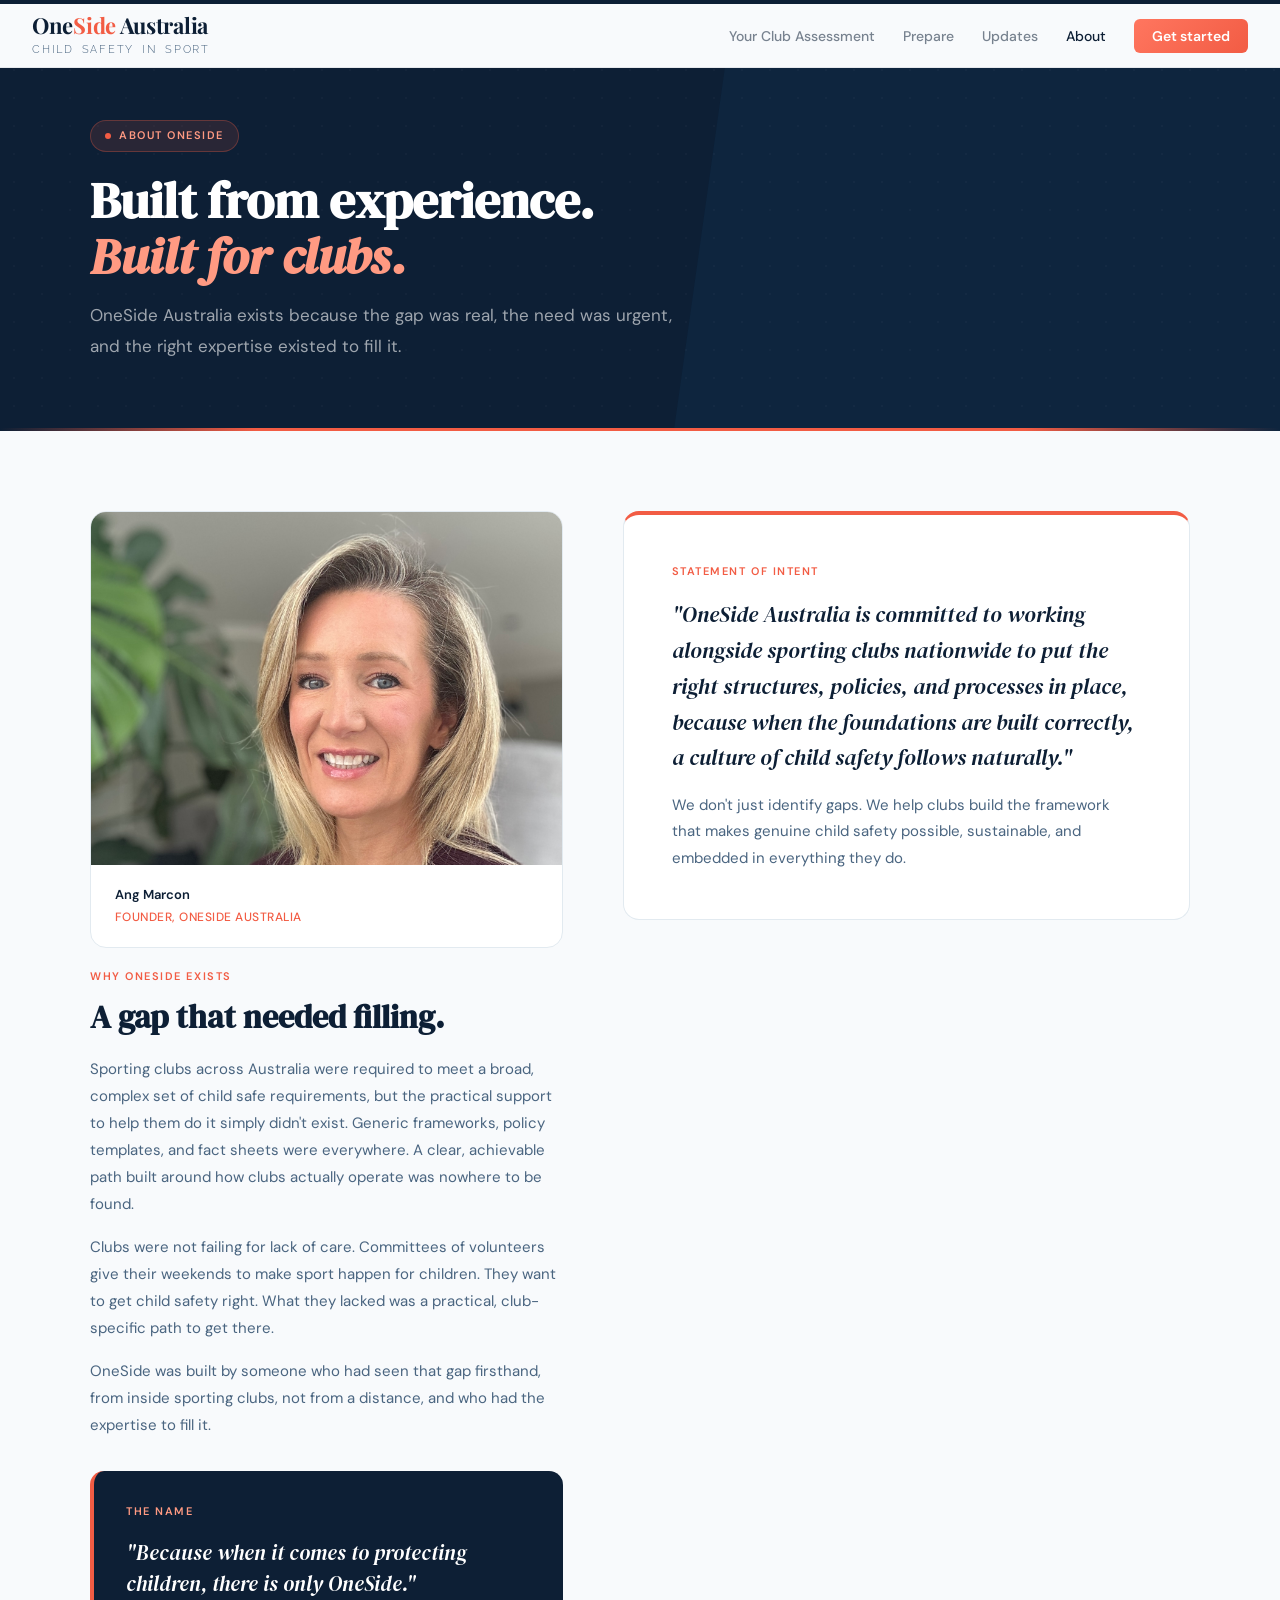
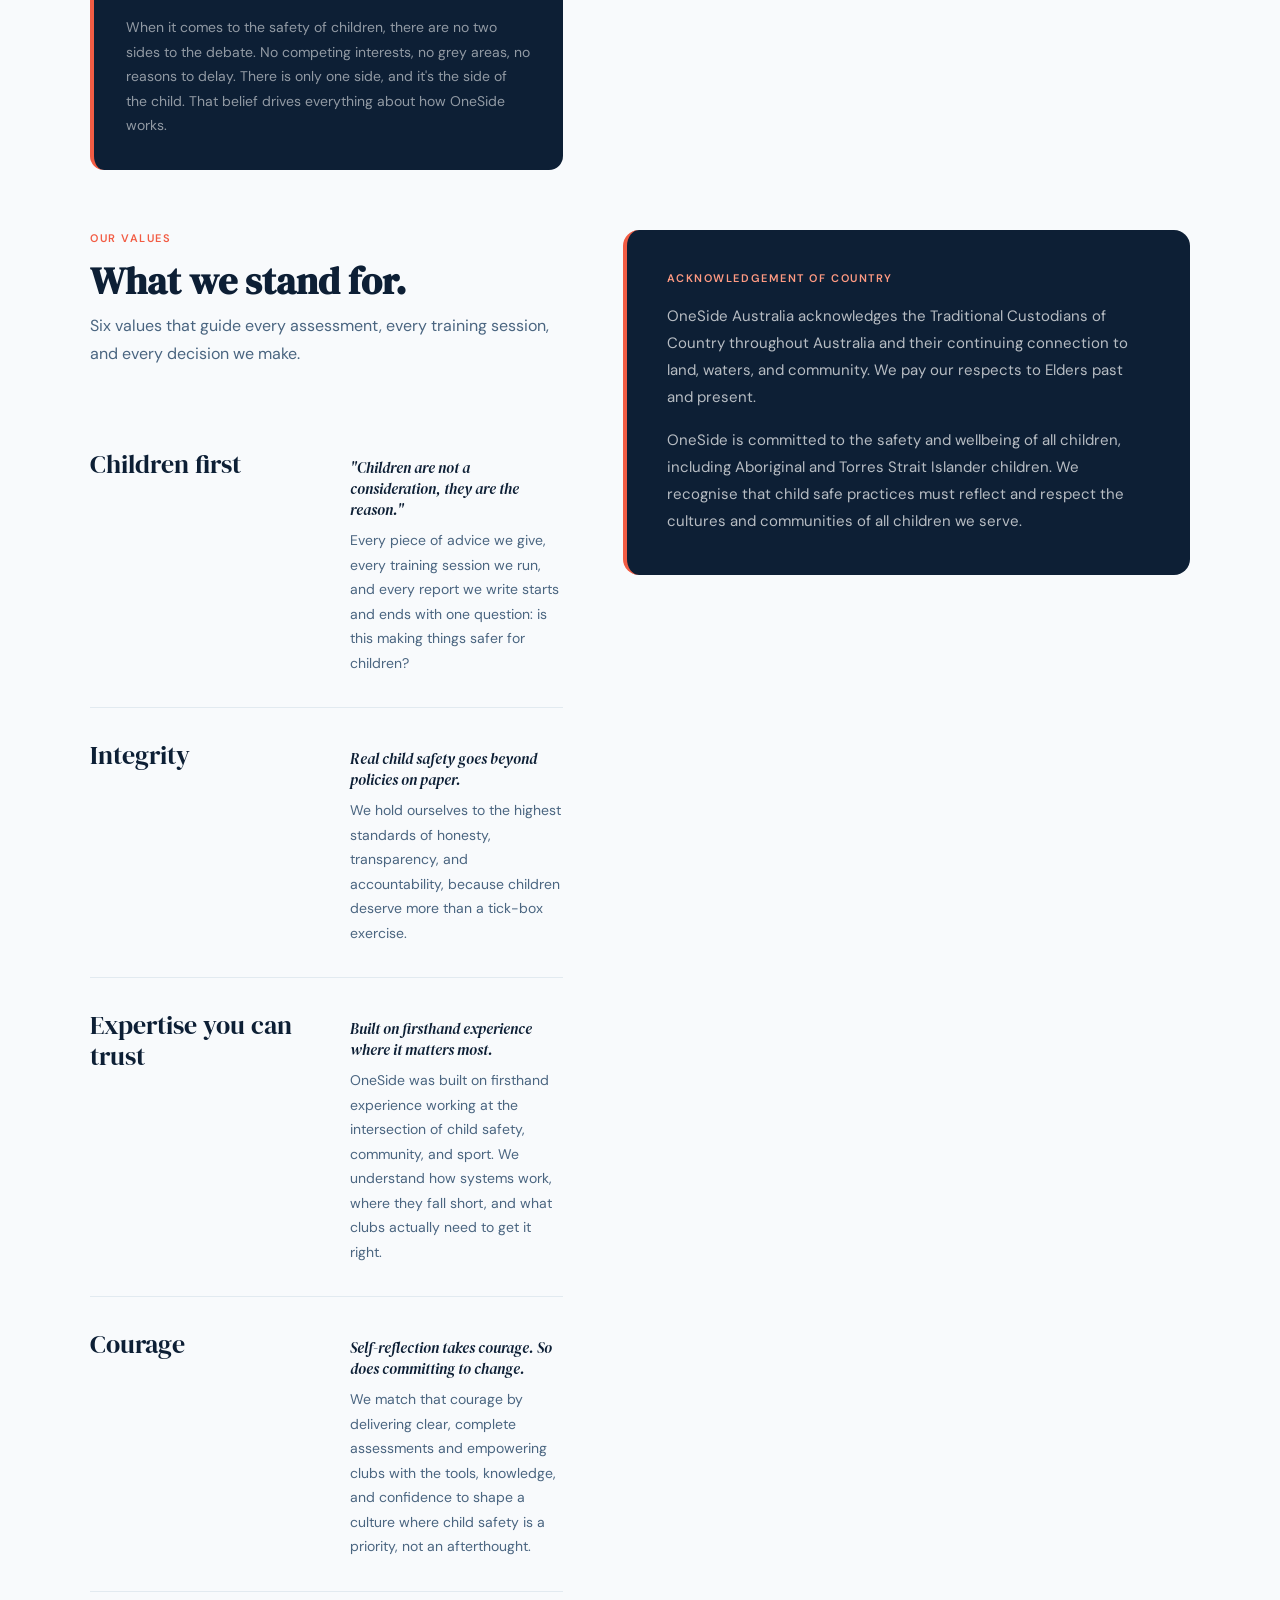
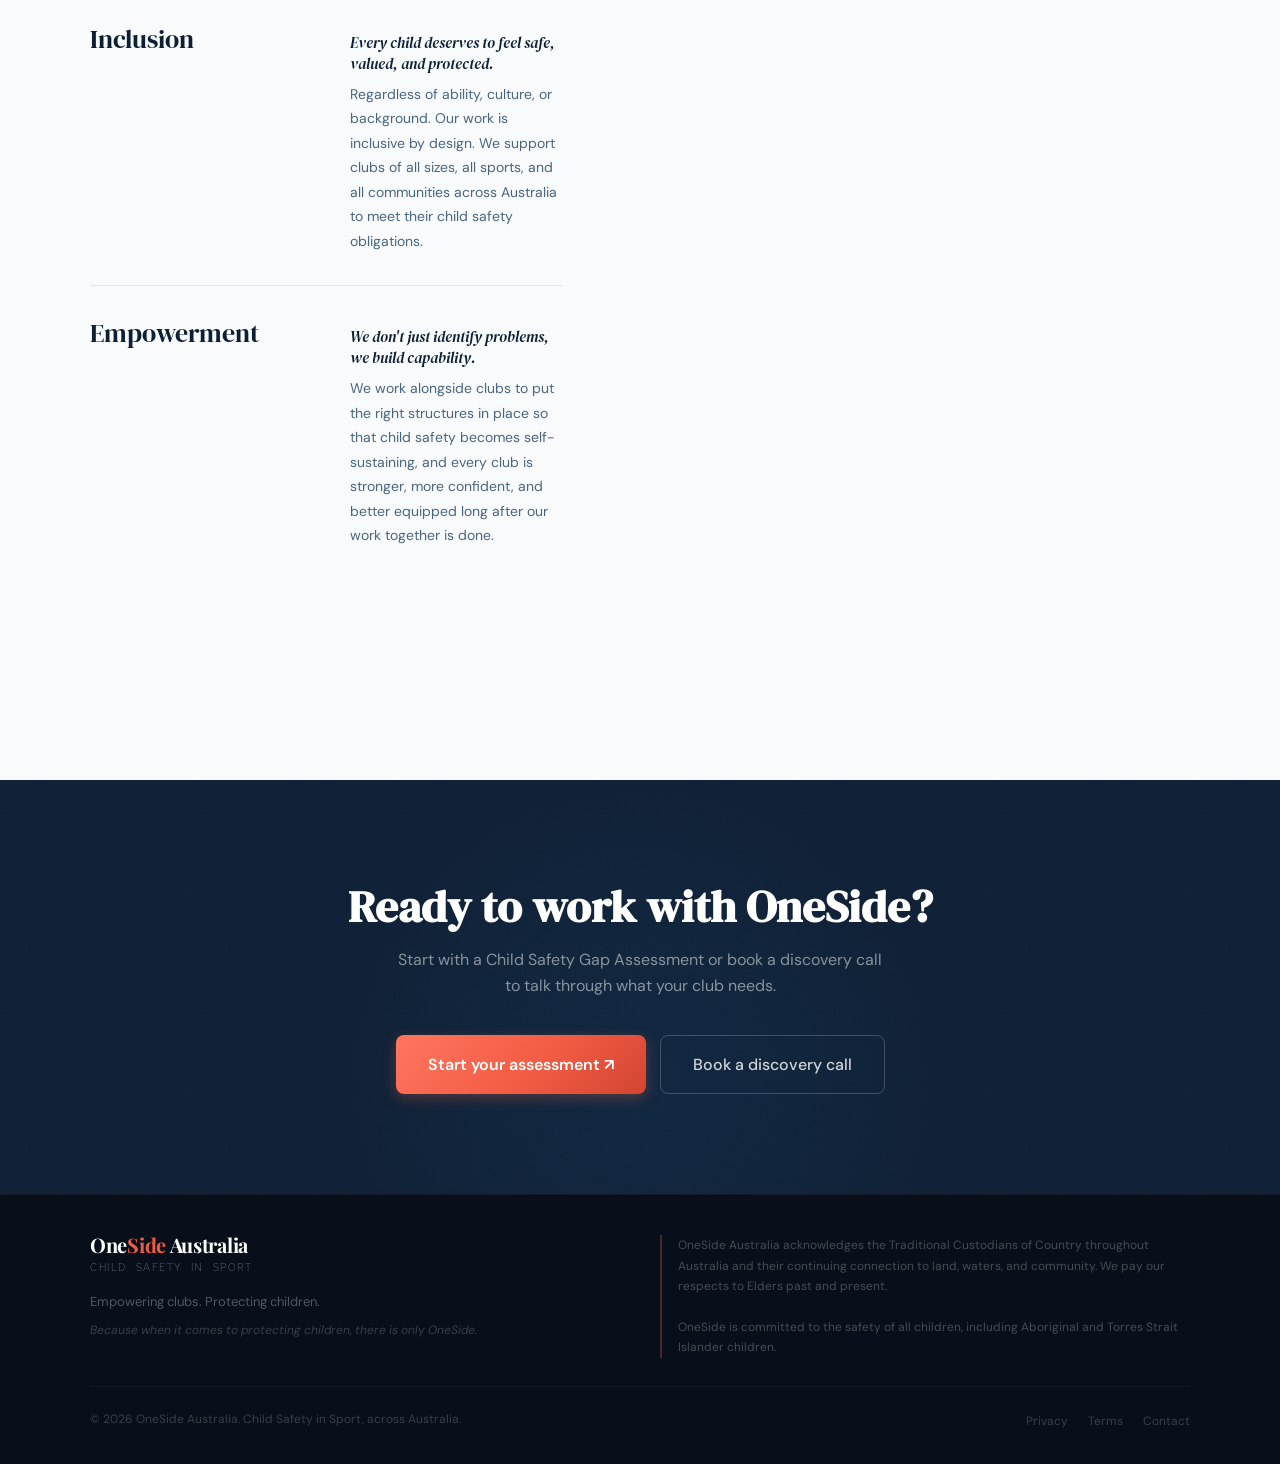
==== commit cba24ec9: "Rename nav link to "Your Club Assessment" on every page Also fixes the About page desktop nav, which" ====
--- a/about.html
+++ b/about.html
@@ -47,7 +47,7 @@
     </a>
   </div>
   <ul class="nav-links">
-    <li><a href="/assessment">The Assessment</a></li>
+    <li><a href="/assessment">Your Club Assessment</a></li>
     <li><a href="/prepare">Prepare</a></li>
     <li><a href="/updates">Updates</a></li>
     <li><a href="/about" class="active">About</a></li>
@@ -58,7 +58,7 @@
   </button>
 </nav>
 <div class="mobile-nav" id="mobileNav">
-  <a href="/assessment">Your Assessment</a>
+  <a href="/assessment">Your Club Assessment</a>
   <a href="/prepare">Prepare</a>
   <a href="/updates">Updates</a>
   <a href="/about">About</a>
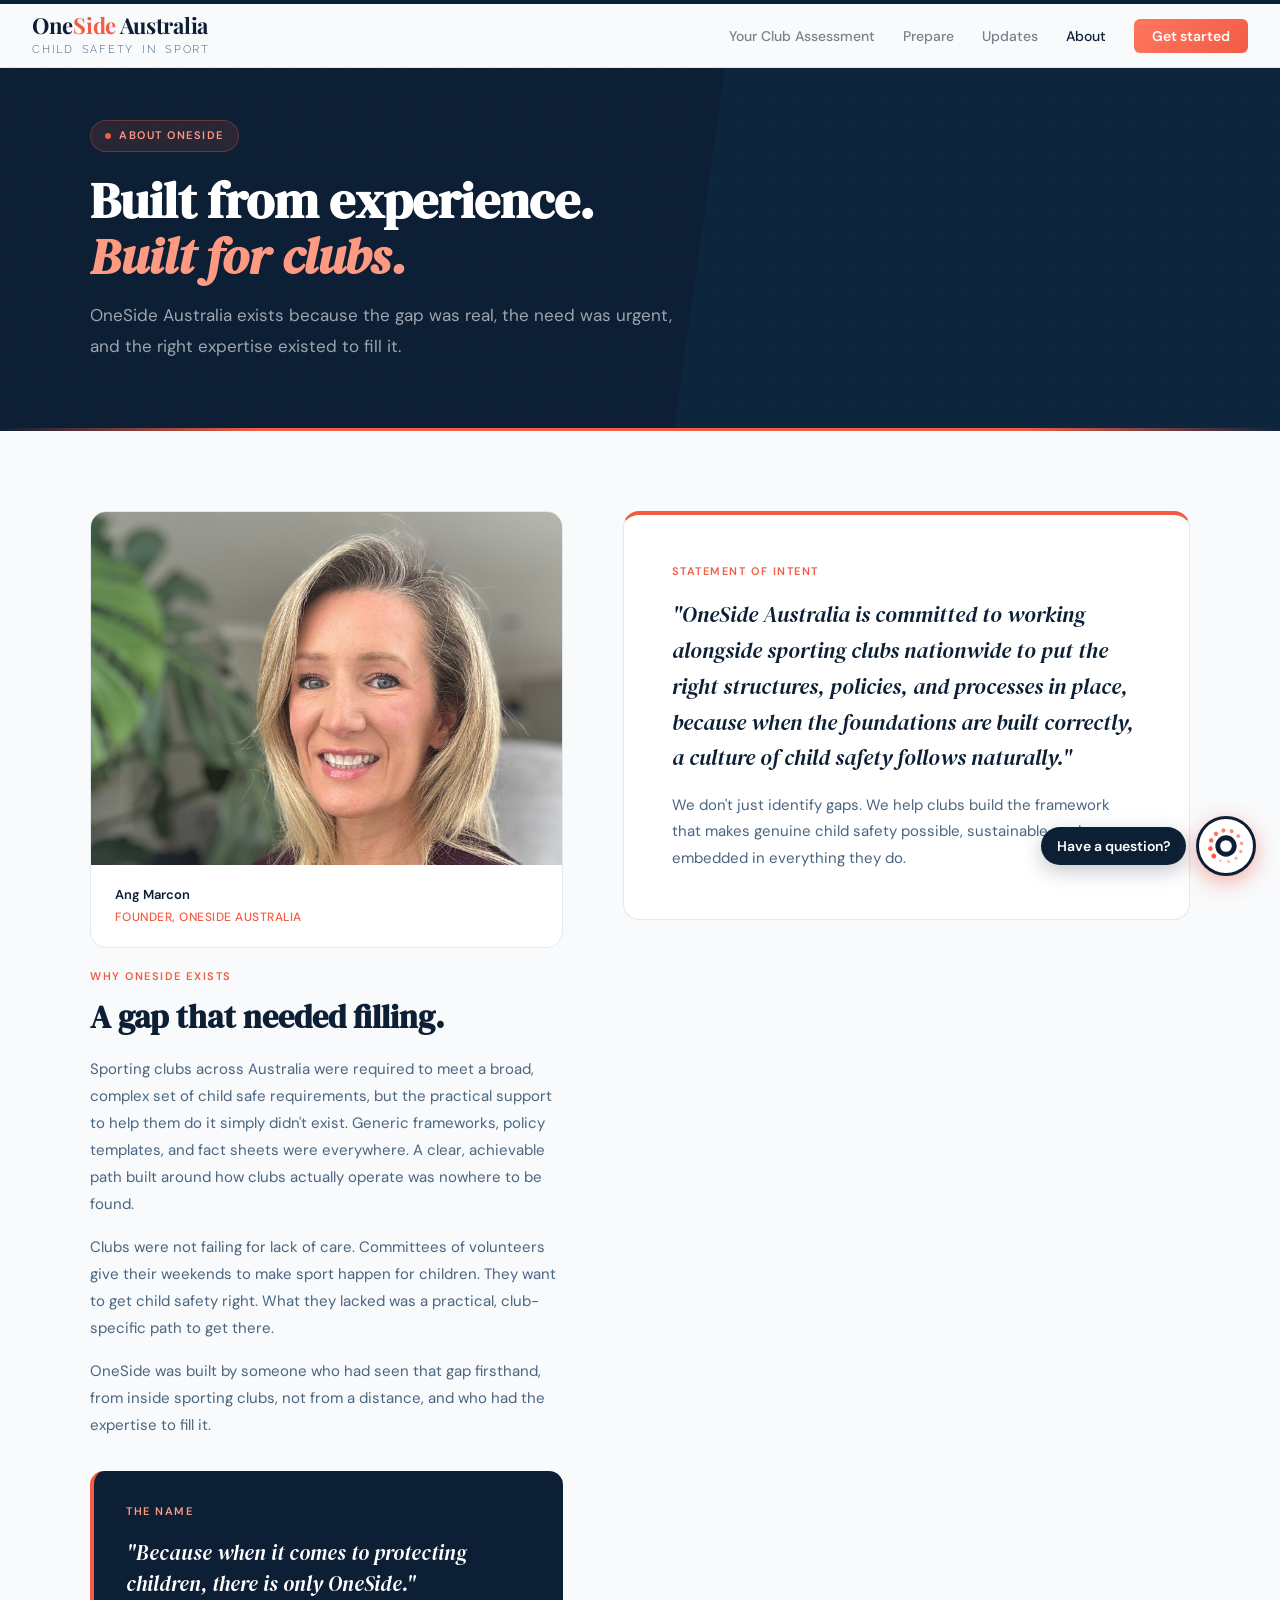
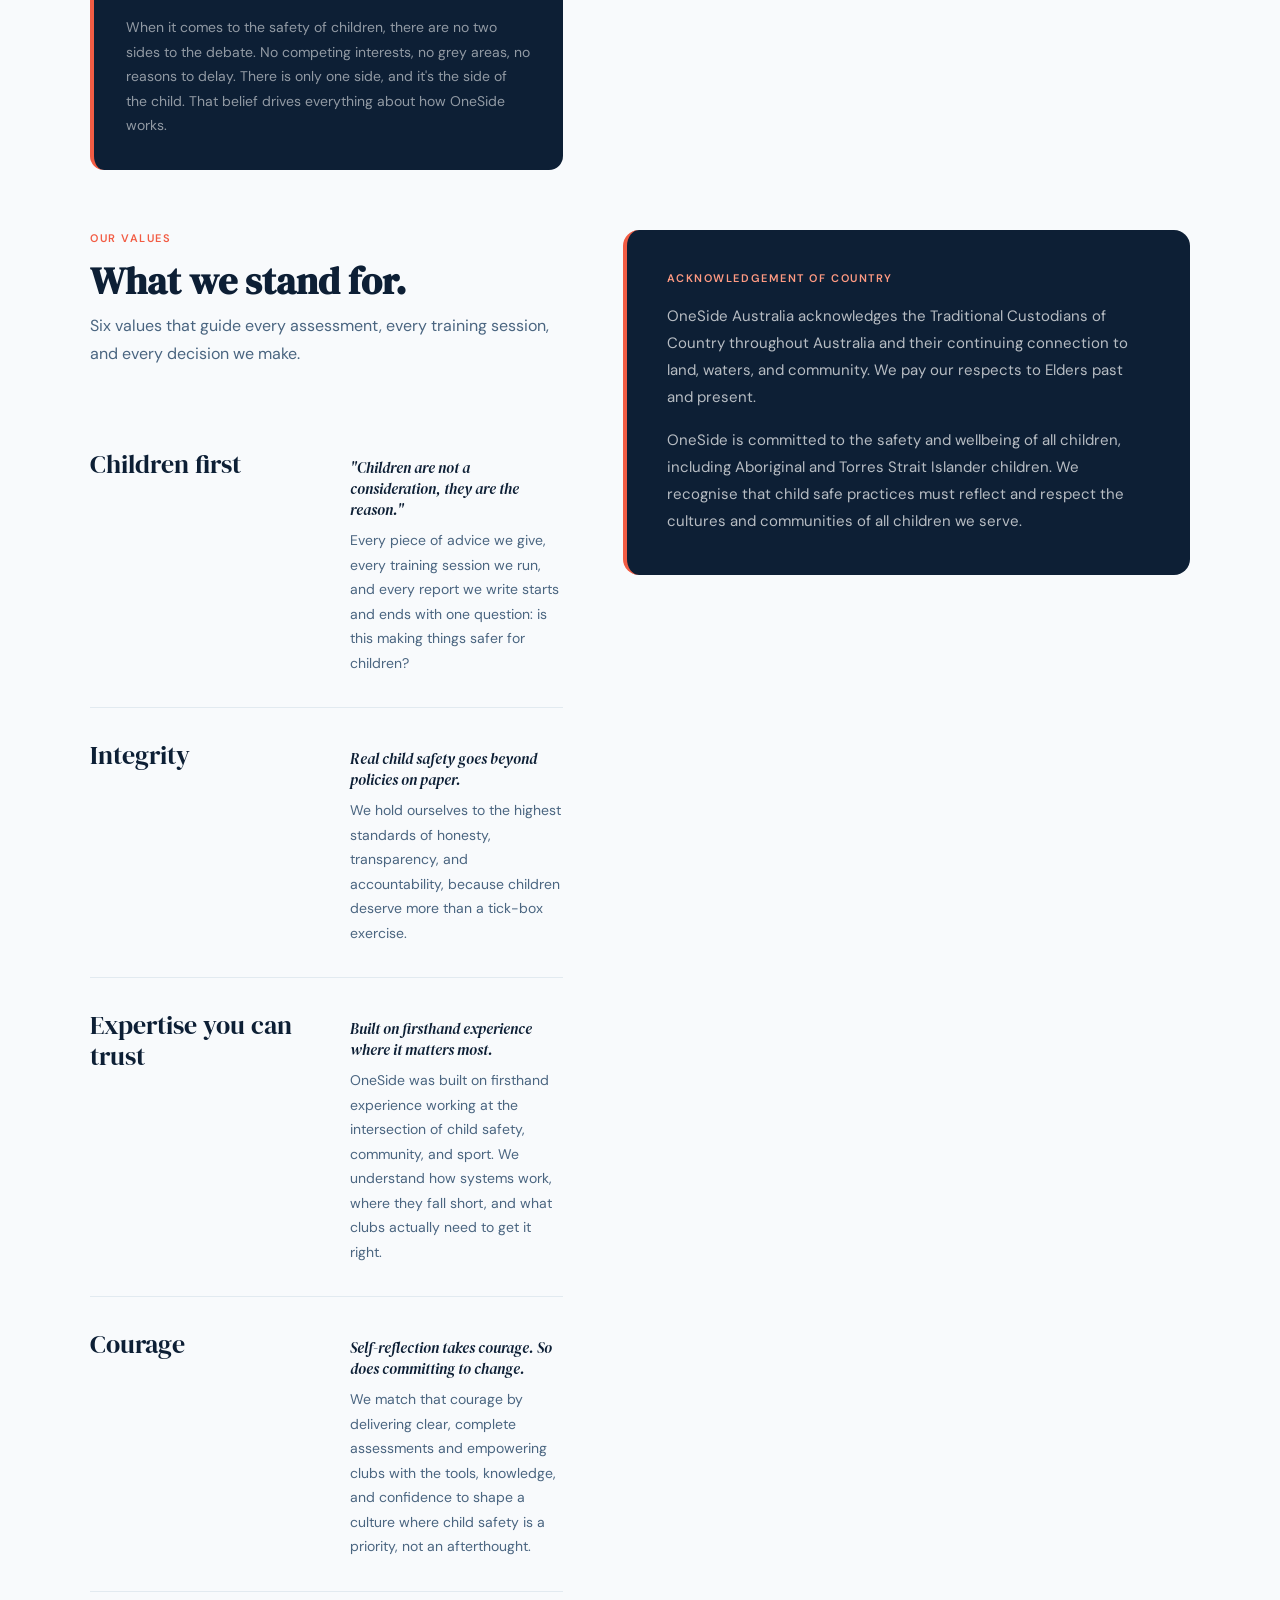
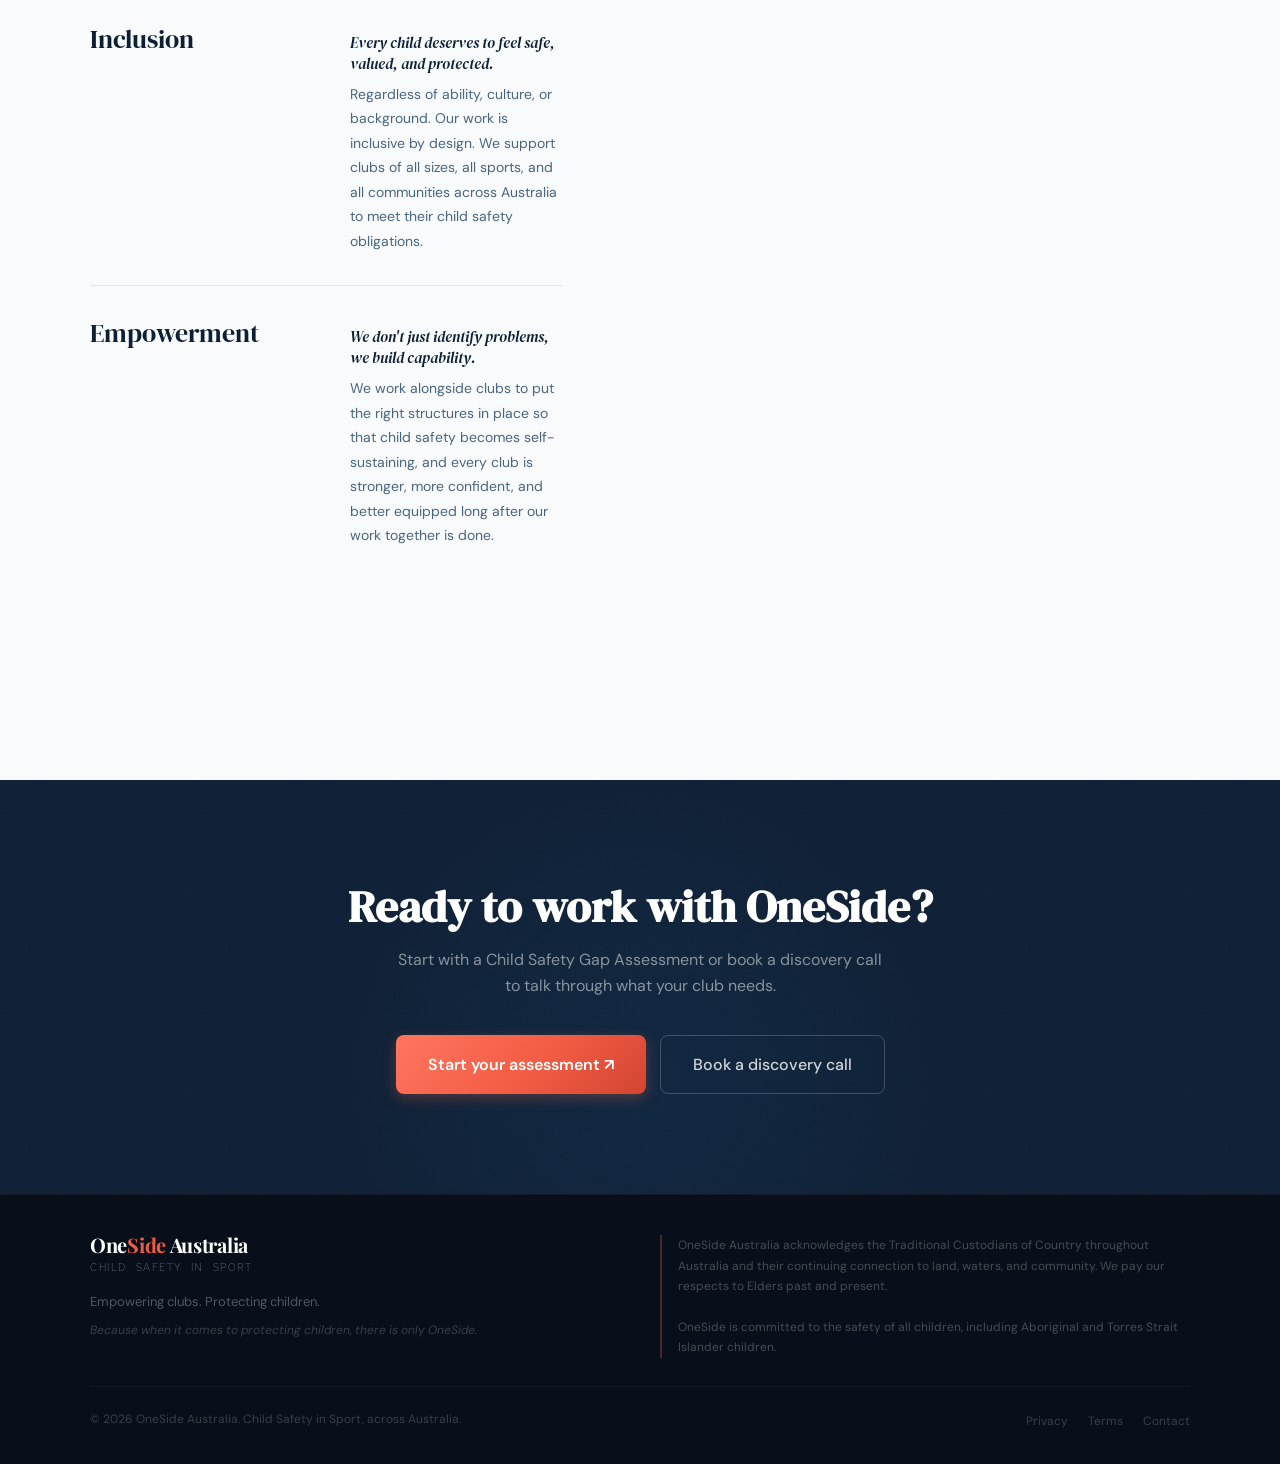
==== commit 3f872566: "Hero chat hands off to corner button after 30s; add Microsoft Clarity - Homepage: the large "Have a " ====
--- a/about.html
+++ b/about.html
@@ -32,6 +32,14 @@
   "areaServed": "AU",
   "slogan": "Empowering clubs. Protecting children."
 }
+</script>
+<!-- Microsoft Clarity (project z31mef8ixa) -->
+<script type="text/javascript">
+    (function(c,l,a,r,i,t,y){
+        c[a]=c[a]||function(){(c[a].q=c[a].q||[]).push(arguments)};
+        t=l.createElement(r);t.async=1;t.src="https://www.clarity.ms/tag/"+i;
+        y=l.getElementsByTagName(r)[0];y.parentNode.insertBefore(t,y);
+    })(window, document, "clarity", "script", "z31mef8ixa");
 </script>
 </head>
 <body>
--- a/styles.css
+++ b/styles.css
@@ -463,3 +463,24 @@
     max-width: 100% !important;
   }
 }
+
+/* ── FLOATING QUESTION BUBBLE (every page) ── */
+.q-launch { position: fixed; right: 24px; bottom: 24px; z-index: 9000; display: flex; align-items: center; gap: 10px; background: none; border: none; padding: 0; cursor: pointer; font-family: 'DM Sans', sans-serif; }
+.q-launch-label { background: var(--midnight); color: white; font-size: 14px; font-weight: 600; padding: 10px 16px; border-radius: 100px; box-shadow: 0 6px 20px rgba(13,31,53,0.25); white-space: nowrap; }
+.q-launch-circle { width: 60px; height: 60px; border-radius: 50%; background: white; border: 3px solid var(--midnight); display: flex; align-items: center; justify-content: center; box-shadow: 0 6px 20px rgba(242,92,68,0.45); transition: transform 0.2s; flex-shrink: 0; }
+.q-launch:hover .q-launch-circle { transform: scale(1.06); }
+.q-launch:focus-visible { outline: none; }
+.q-launch:focus-visible .q-launch-circle { outline: 3px solid var(--coral); outline-offset: 3px; }
+.q-launch.is-open .q-launch-label { display: none; }
+.q-panel { bottom: 100px; right: 24px; }
+.q-panel .chat-panel-head { justify-content: space-between; }
+.q-panel-close { background: none; border: none; color: rgba(255,255,255,0.6); font-size: 20px; line-height: 1; cursor: pointer; padding: 4px 6px; }
+.q-panel-close:hover { color: white; }
+@media (max-width: 480px) {
+  .q-launch { right: 14px; bottom: 14px; gap: 8px; }
+  .q-launch-label { font-size: 13px; padding: 8px 13px; }
+  .q-launch-circle { width: 52px; height: 52px; }
+  .q-launch-circle img { width: 38px; height: 38px; }
+  .q-panel { right: 16px; bottom: 80px; max-height: calc(100vh - 110px); }
+}
+@media print { .q-launch, .q-panel { display: none !important; } }
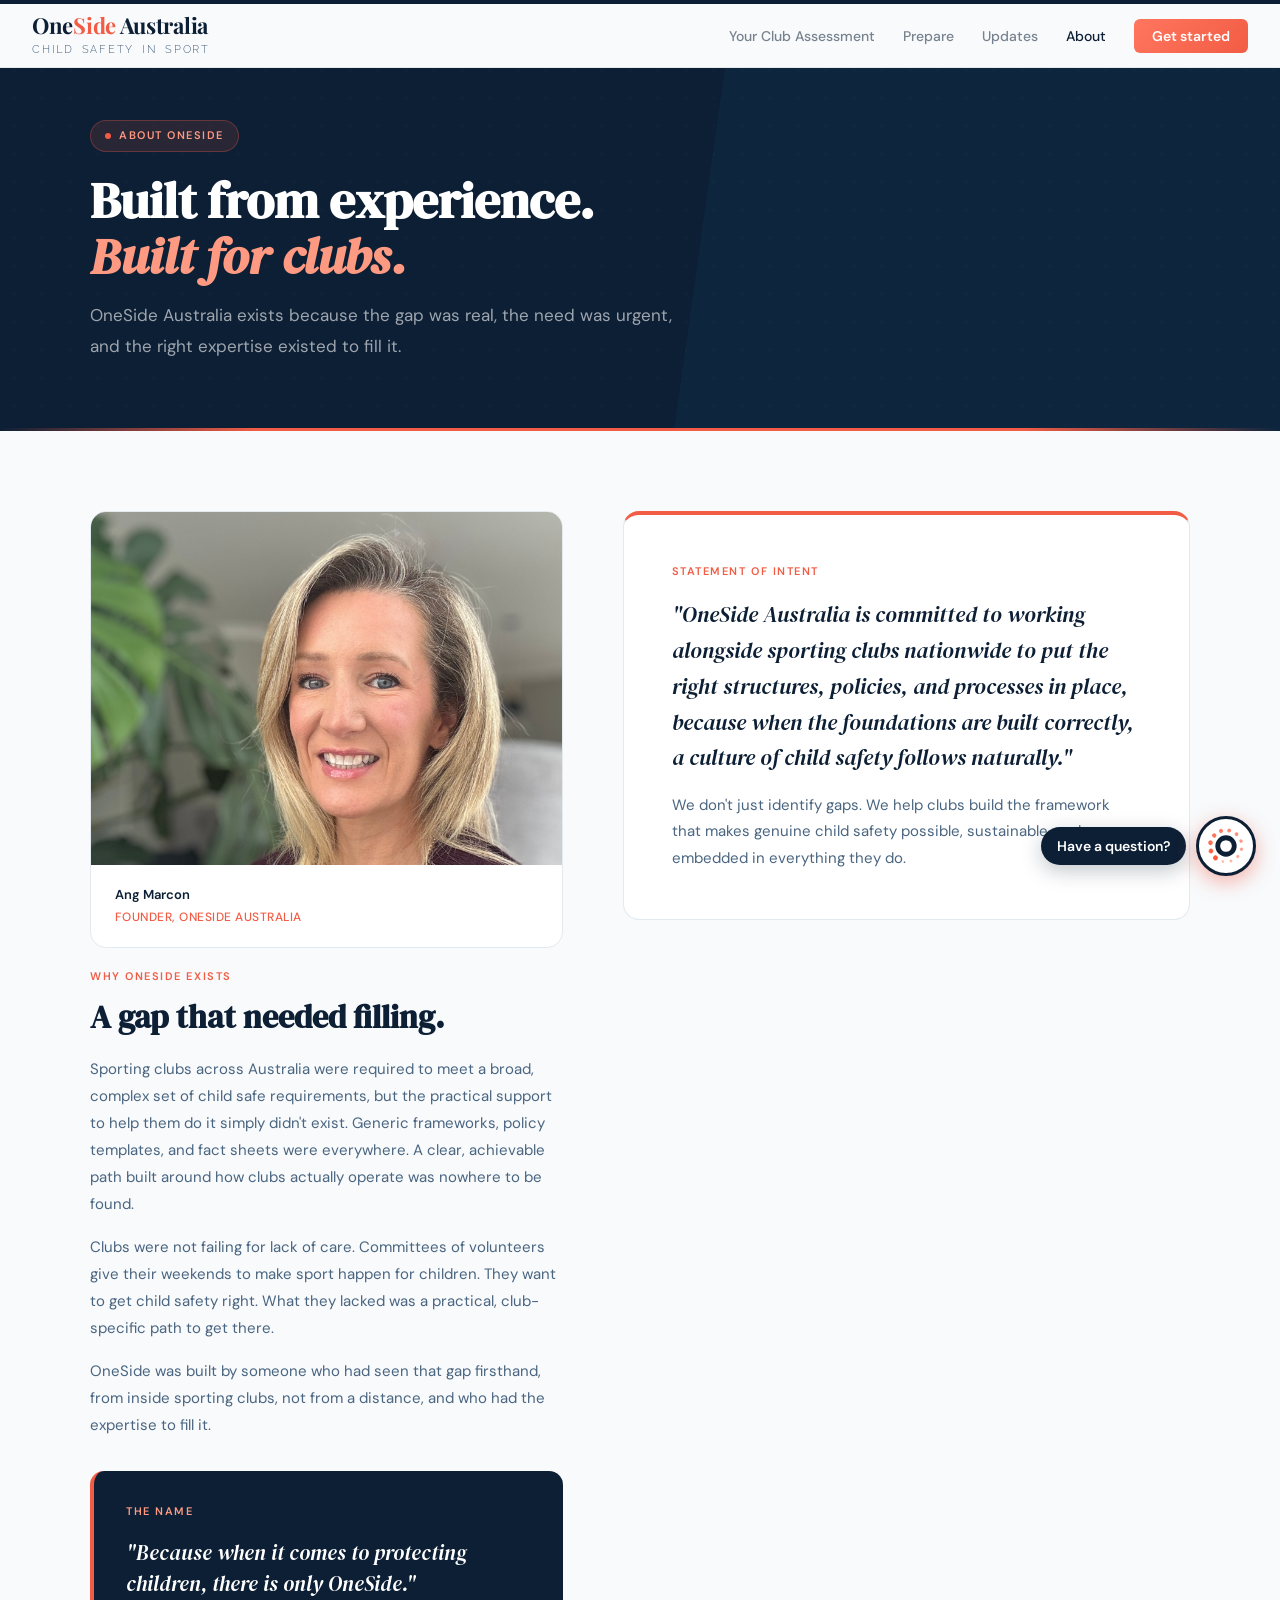
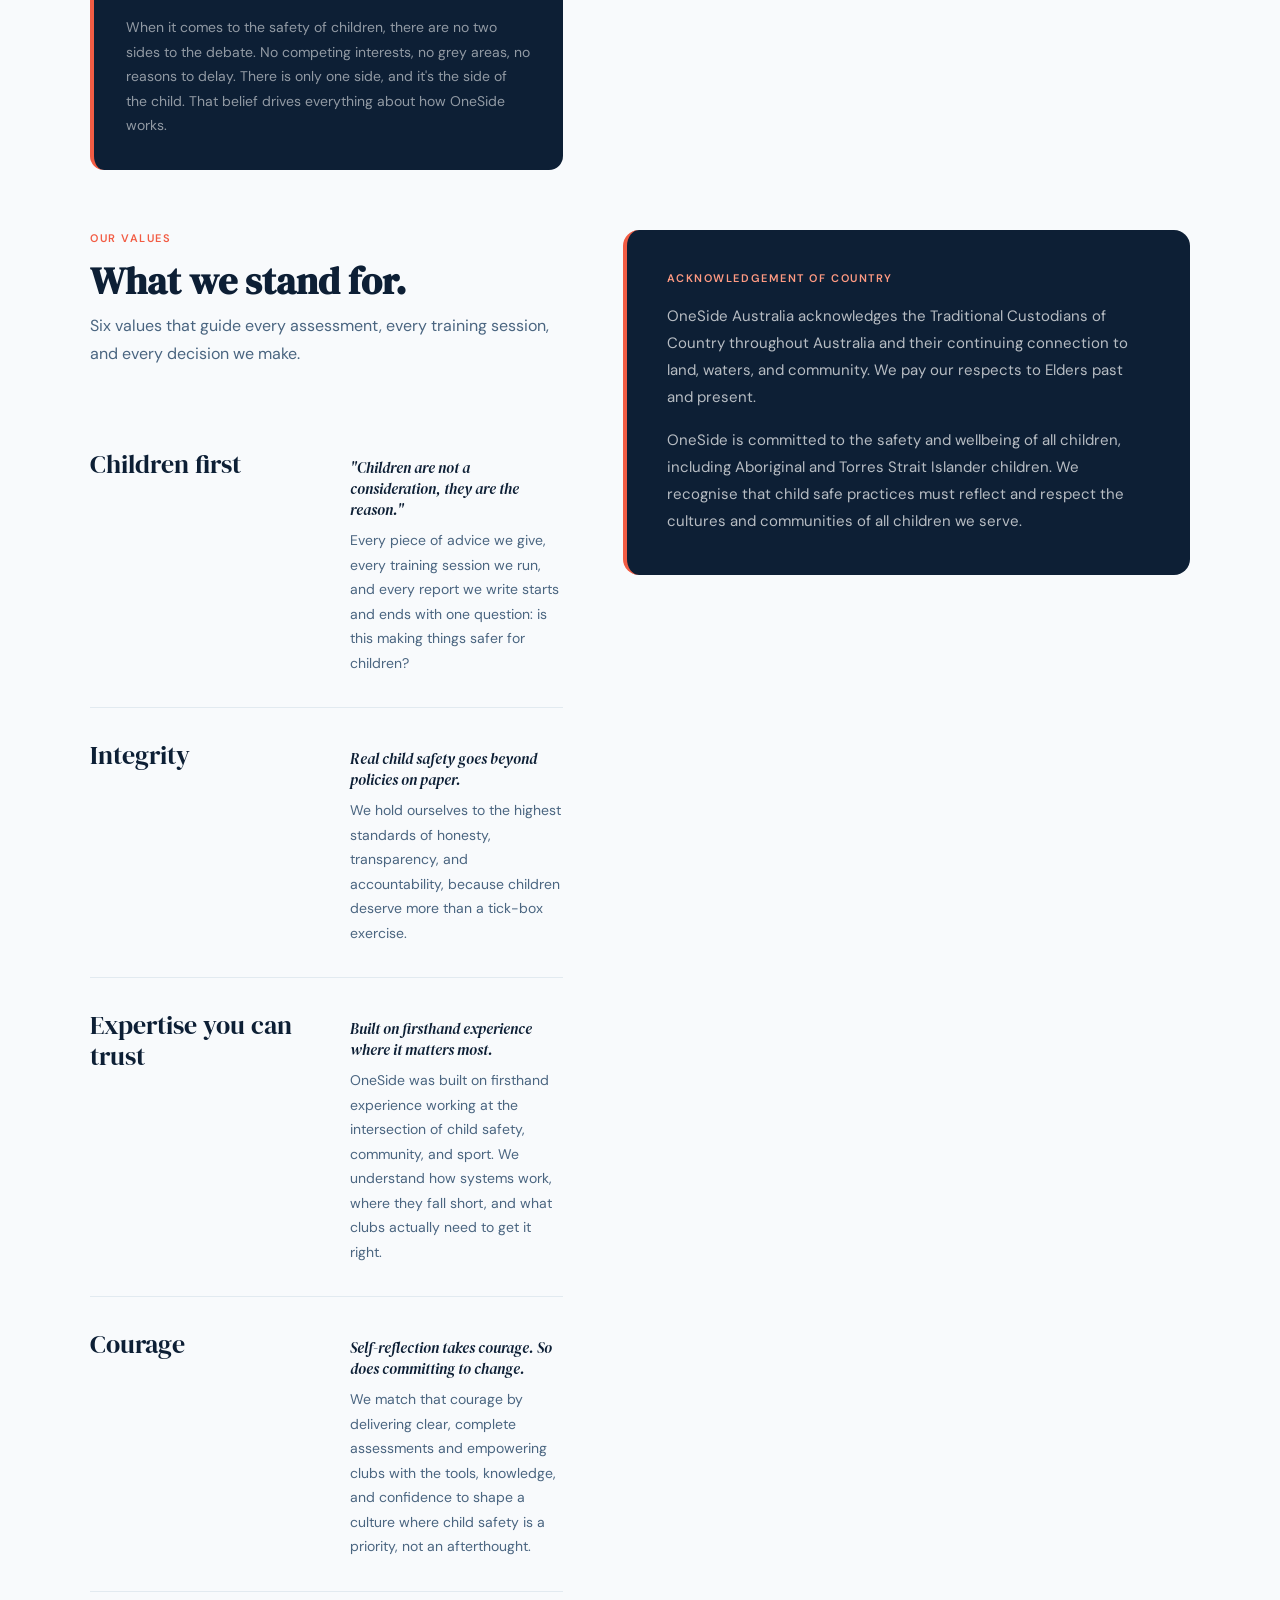
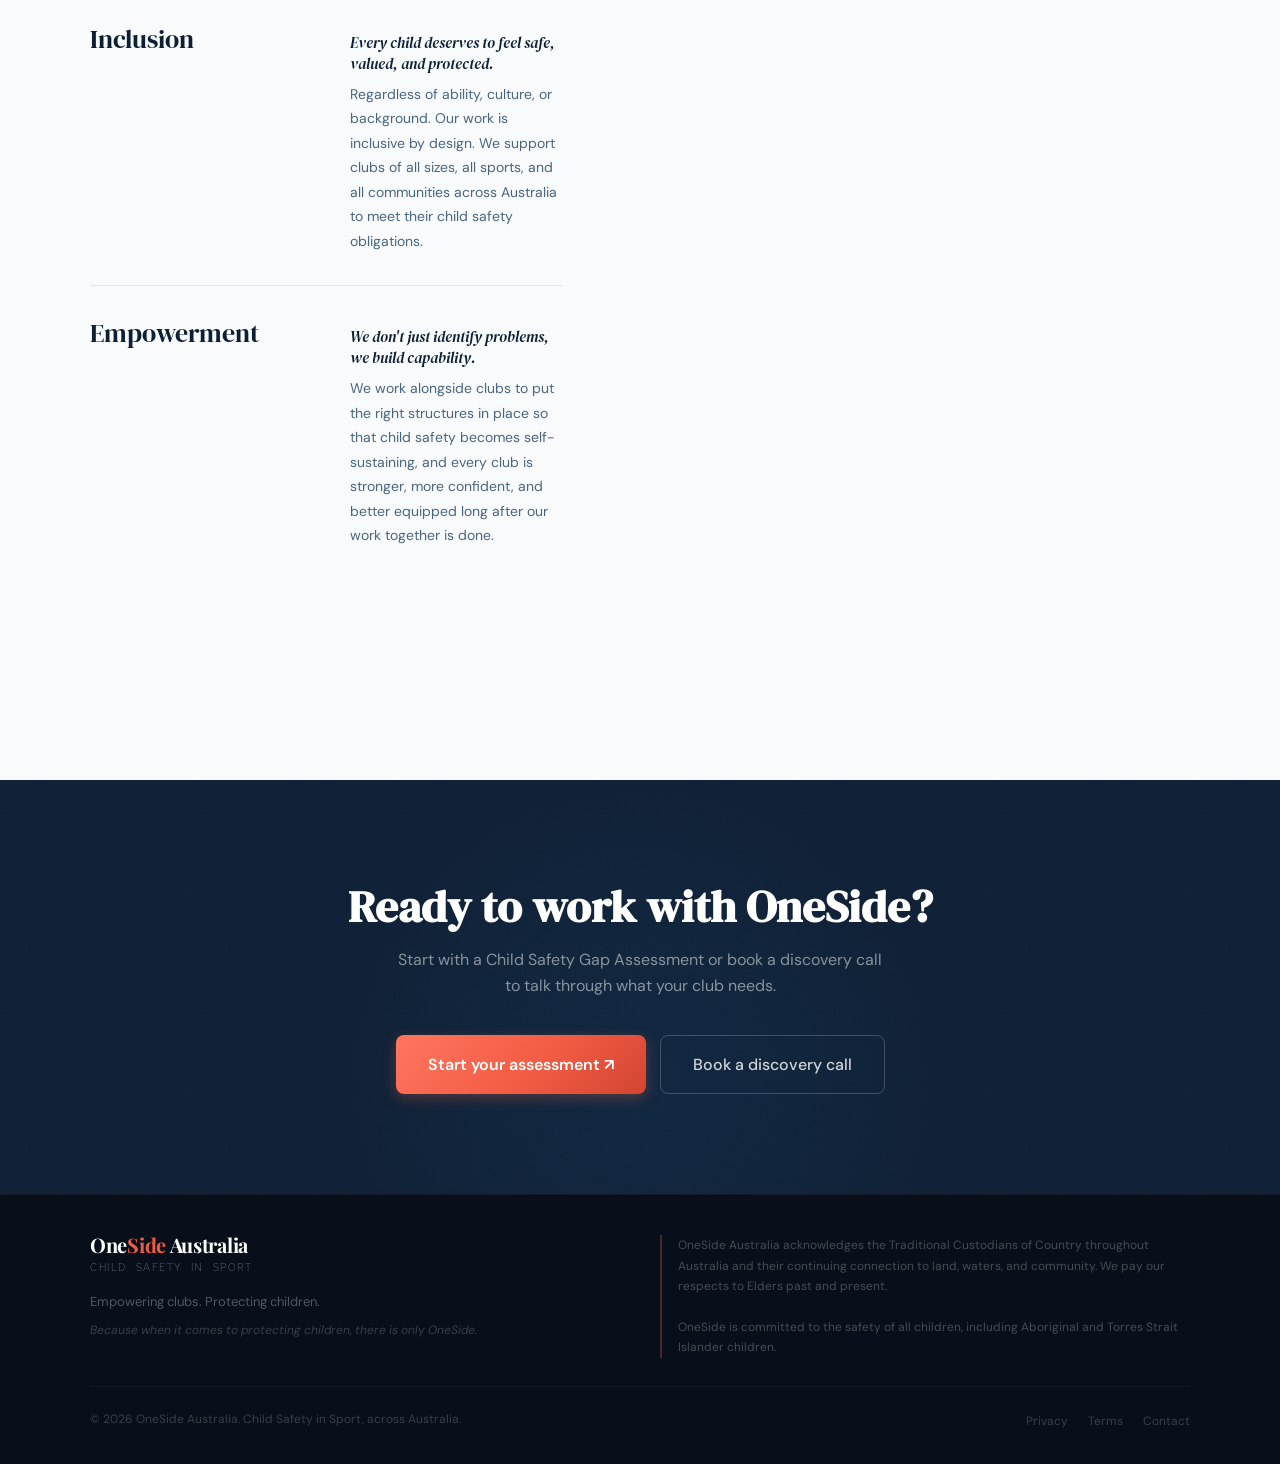
==== commit 39d40f70: "Load Clarity after the page loads so it can't delay the hero headline The hero headline animation st" ====
--- a/about.html
+++ b/about.html
@@ -33,13 +33,16 @@
   "slogan": "Empowering clubs. Protecting children."
 }
 </script>
-<!-- Microsoft Clarity (project z31mef8ixa) -->
+<!-- Microsoft Clarity (project z31mef8ixa). Loaded after the page finishes
+     loading so it never delays the page or the hero headline animation. -->
 <script type="text/javascript">
-    (function(c,l,a,r,i,t,y){
-        c[a]=c[a]||function(){(c[a].q=c[a].q||[]).push(arguments)};
-        t=l.createElement(r);t.async=1;t.src="https://www.clarity.ms/tag/"+i;
-        y=l.getElementsByTagName(r)[0];y.parentNode.insertBefore(t,y);
-    })(window, document, "clarity", "script", "z31mef8ixa");
+    window.addEventListener('load', function () {
+        (function(c,l,a,r,i,t,y){
+            c[a]=c[a]||function(){(c[a].q=c[a].q||[]).push(arguments)};
+            t=l.createElement(r);t.async=1;t.src="https://www.clarity.ms/tag/"+i;
+            y=l.getElementsByTagName(r)[0];y.parentNode.insertBefore(t,y);
+        })(window, document, "clarity", "script", "z31mef8ixa");
+    });
 </script>
 </head>
 <body>
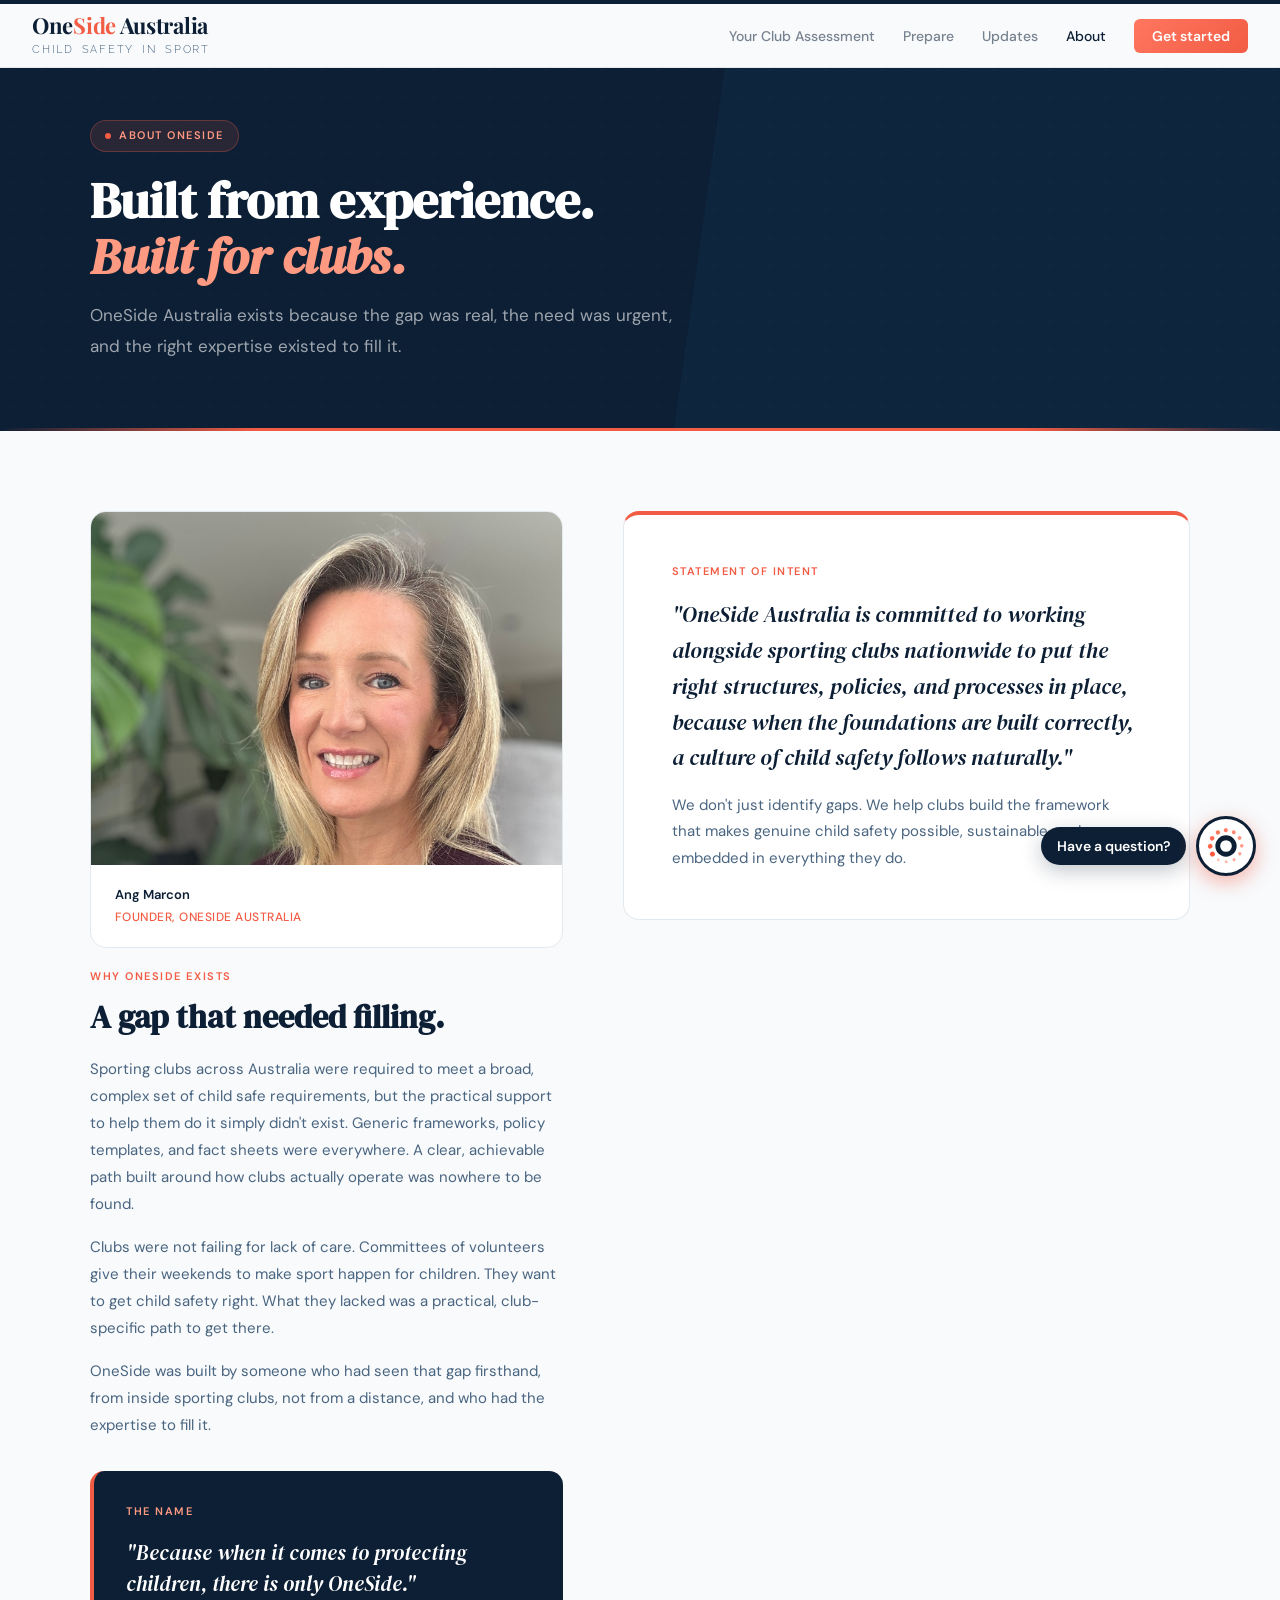
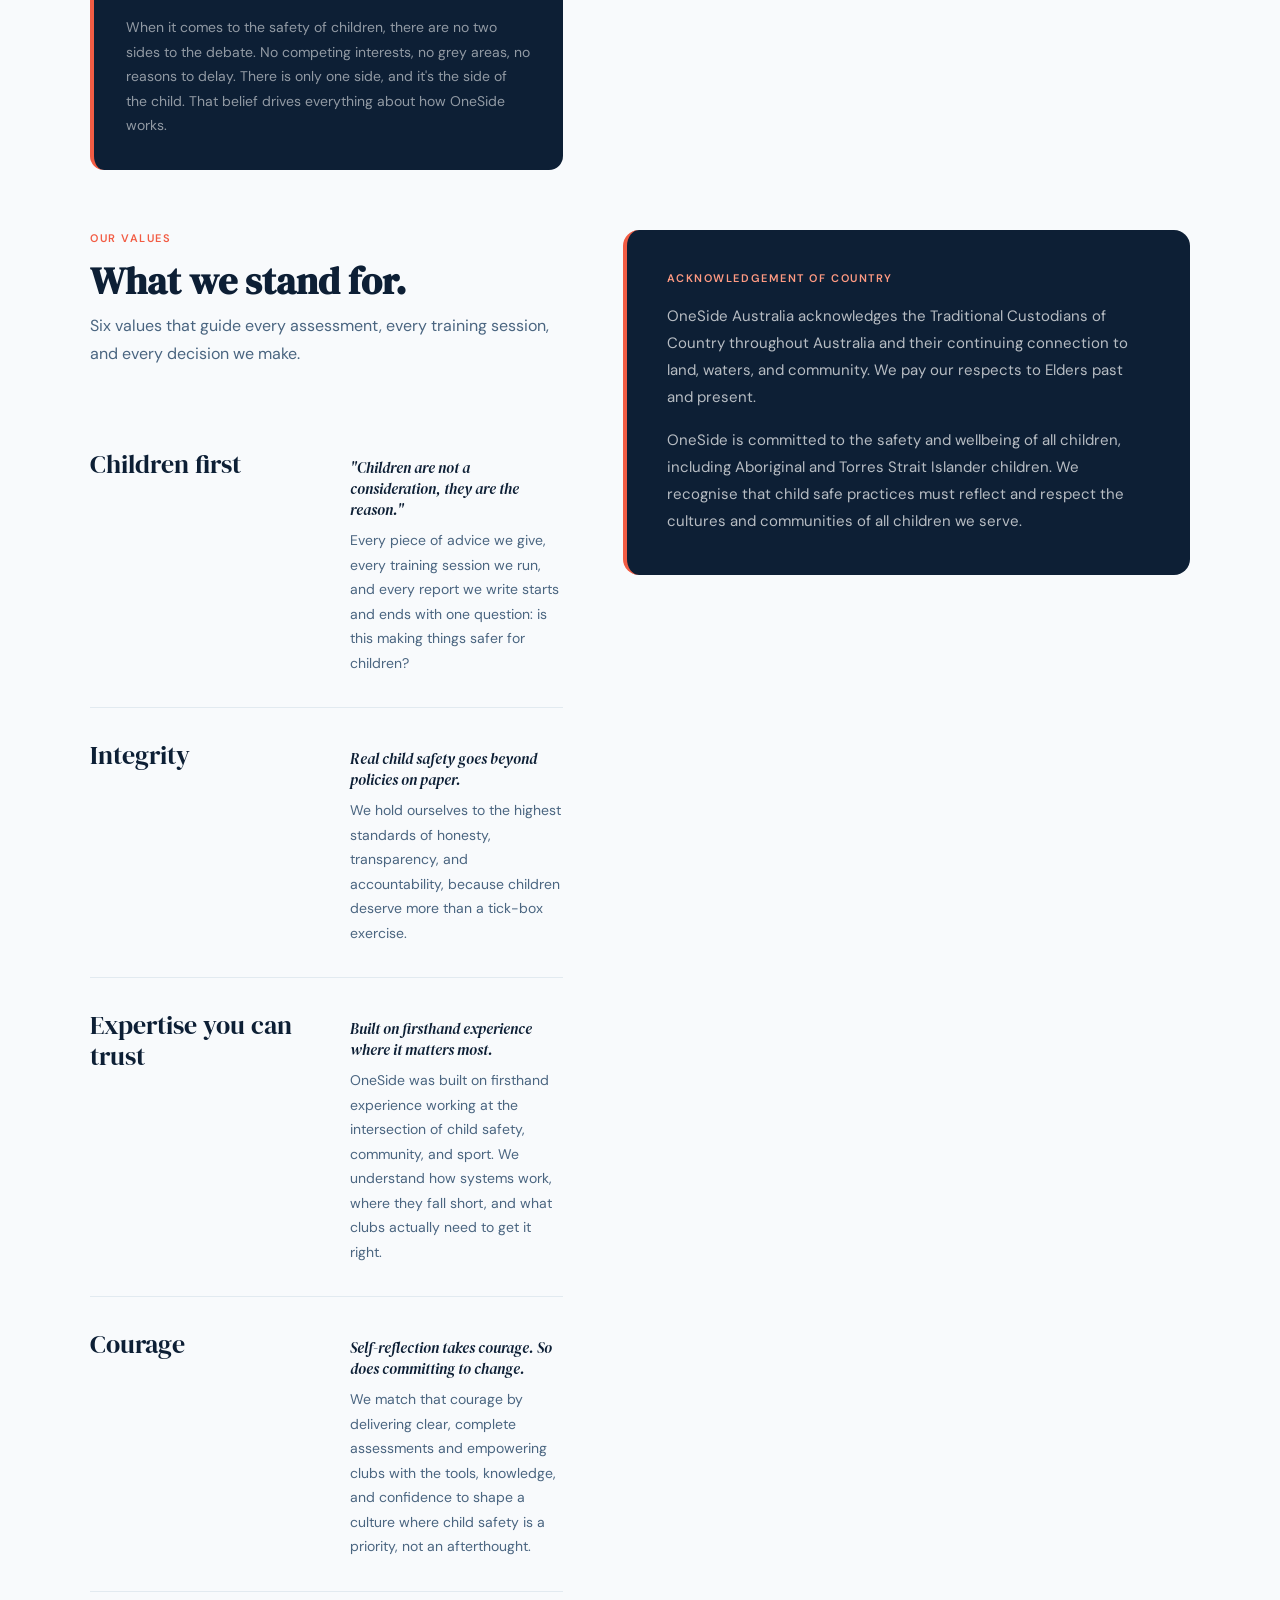
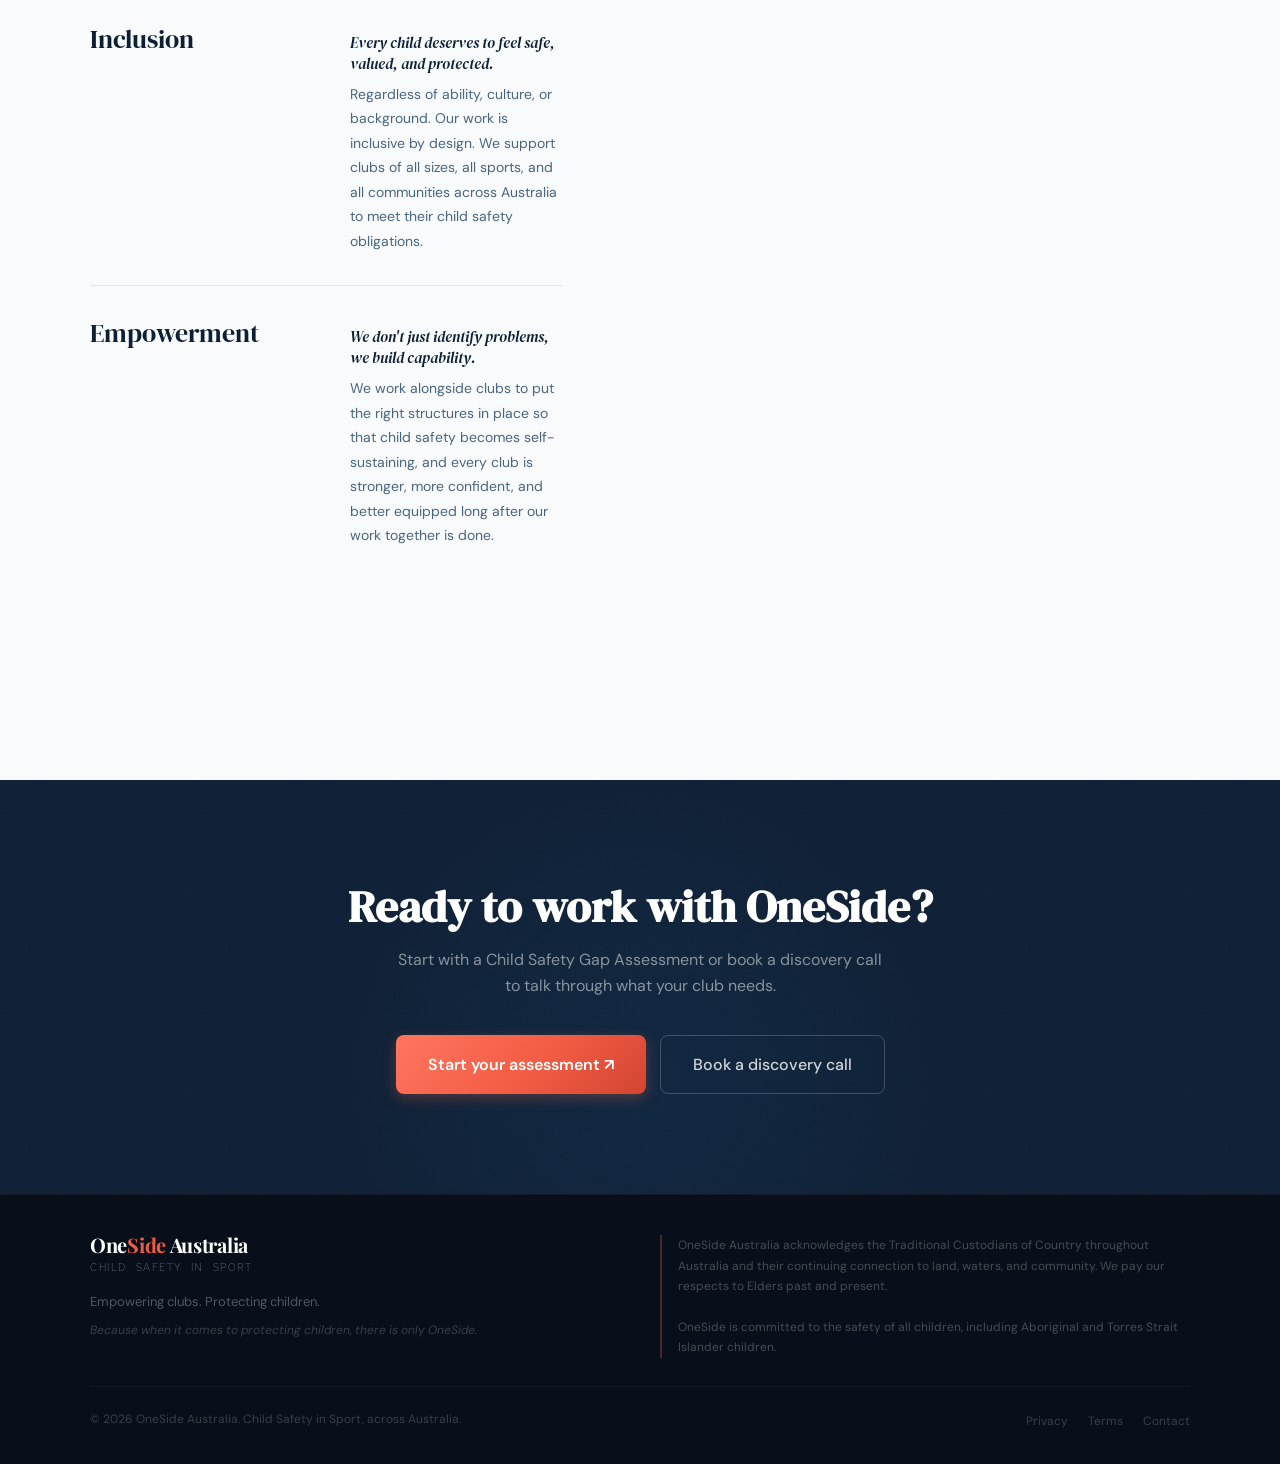
==== commit 7ca5847a: "Add Google Analytics (G-QF3S1J1RBE) to every page - The gtag.js script loads after the page's load e" ====
--- a/about.html
+++ b/about.html
@@ -33,6 +33,20 @@
   "slogan": "Empowering clubs. Protecting children."
 }
 </script>
+<!-- Google Analytics (G-QF3S1J1RBE). The tag is loaded after the page
+     finishes loading so it never delays the page or the hero headline animation. -->
+<script>
+  window.dataLayer = window.dataLayer || [];
+  function gtag(){dataLayer.push(arguments);}
+  gtag('js', new Date());
+  gtag('config', 'G-QF3S1J1RBE');
+  window.addEventListener('load', function () {
+    var s = document.createElement('script');
+    s.async = true;
+    s.src = 'https://www.googletagmanager.com/gtag/js?id=G-QF3S1J1RBE';
+    document.head.appendChild(s);
+  });
+</script>
 <!-- Microsoft Clarity (project z31mef8ixa). Loaded after the page finishes
      loading so it never delays the page or the hero headline animation. -->
 <script type="text/javascript">
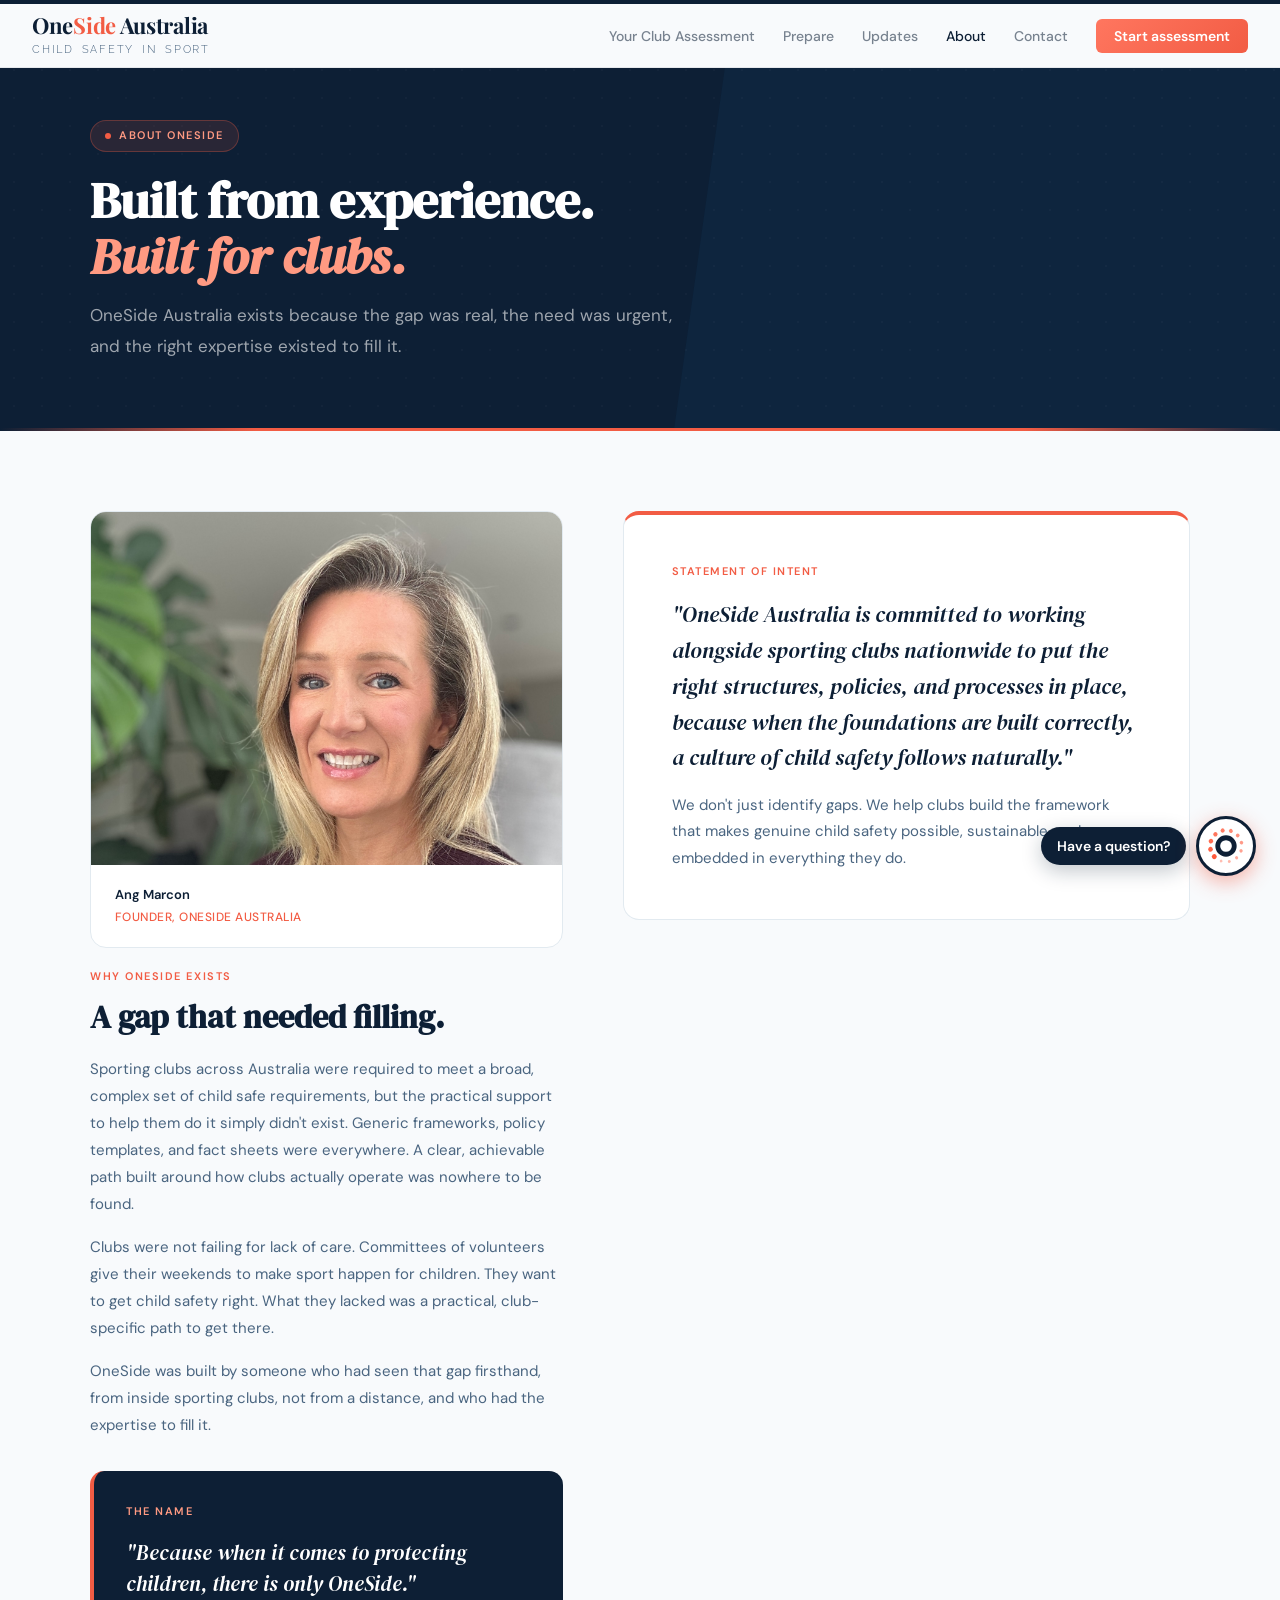
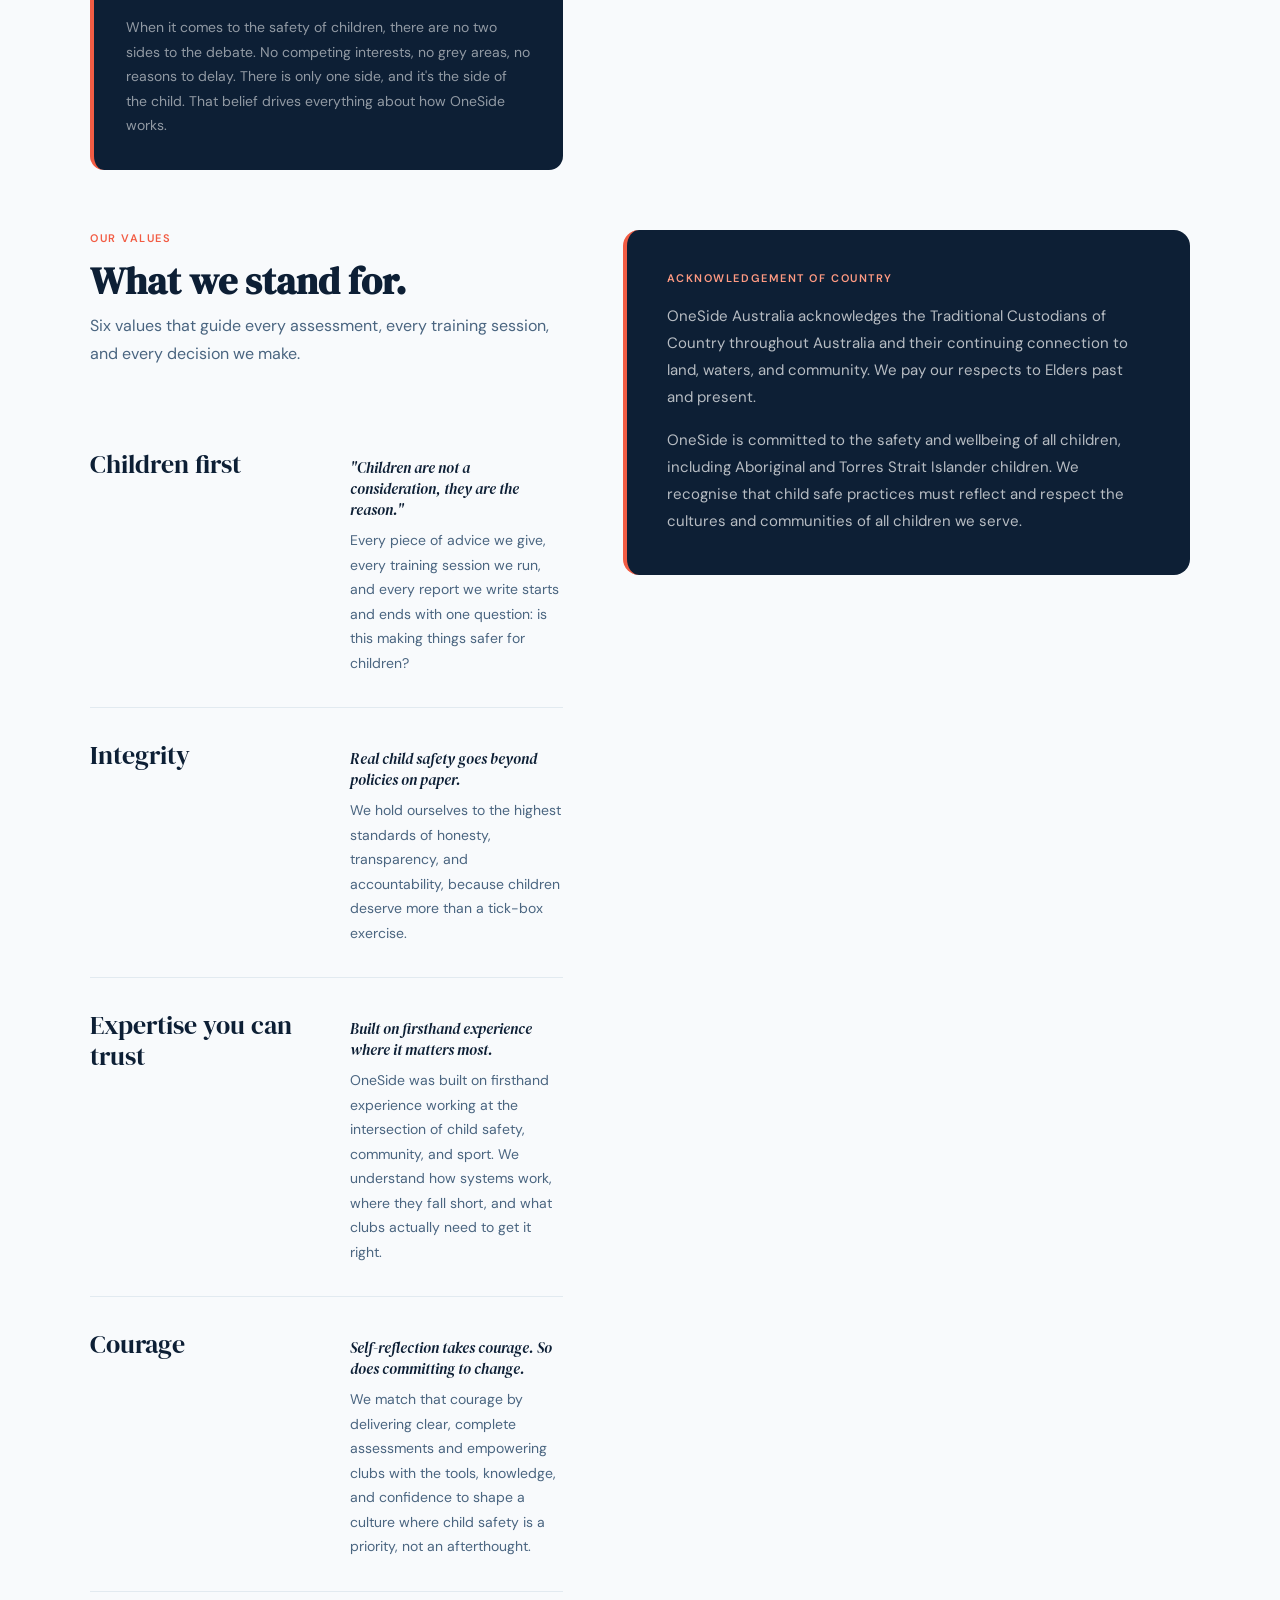
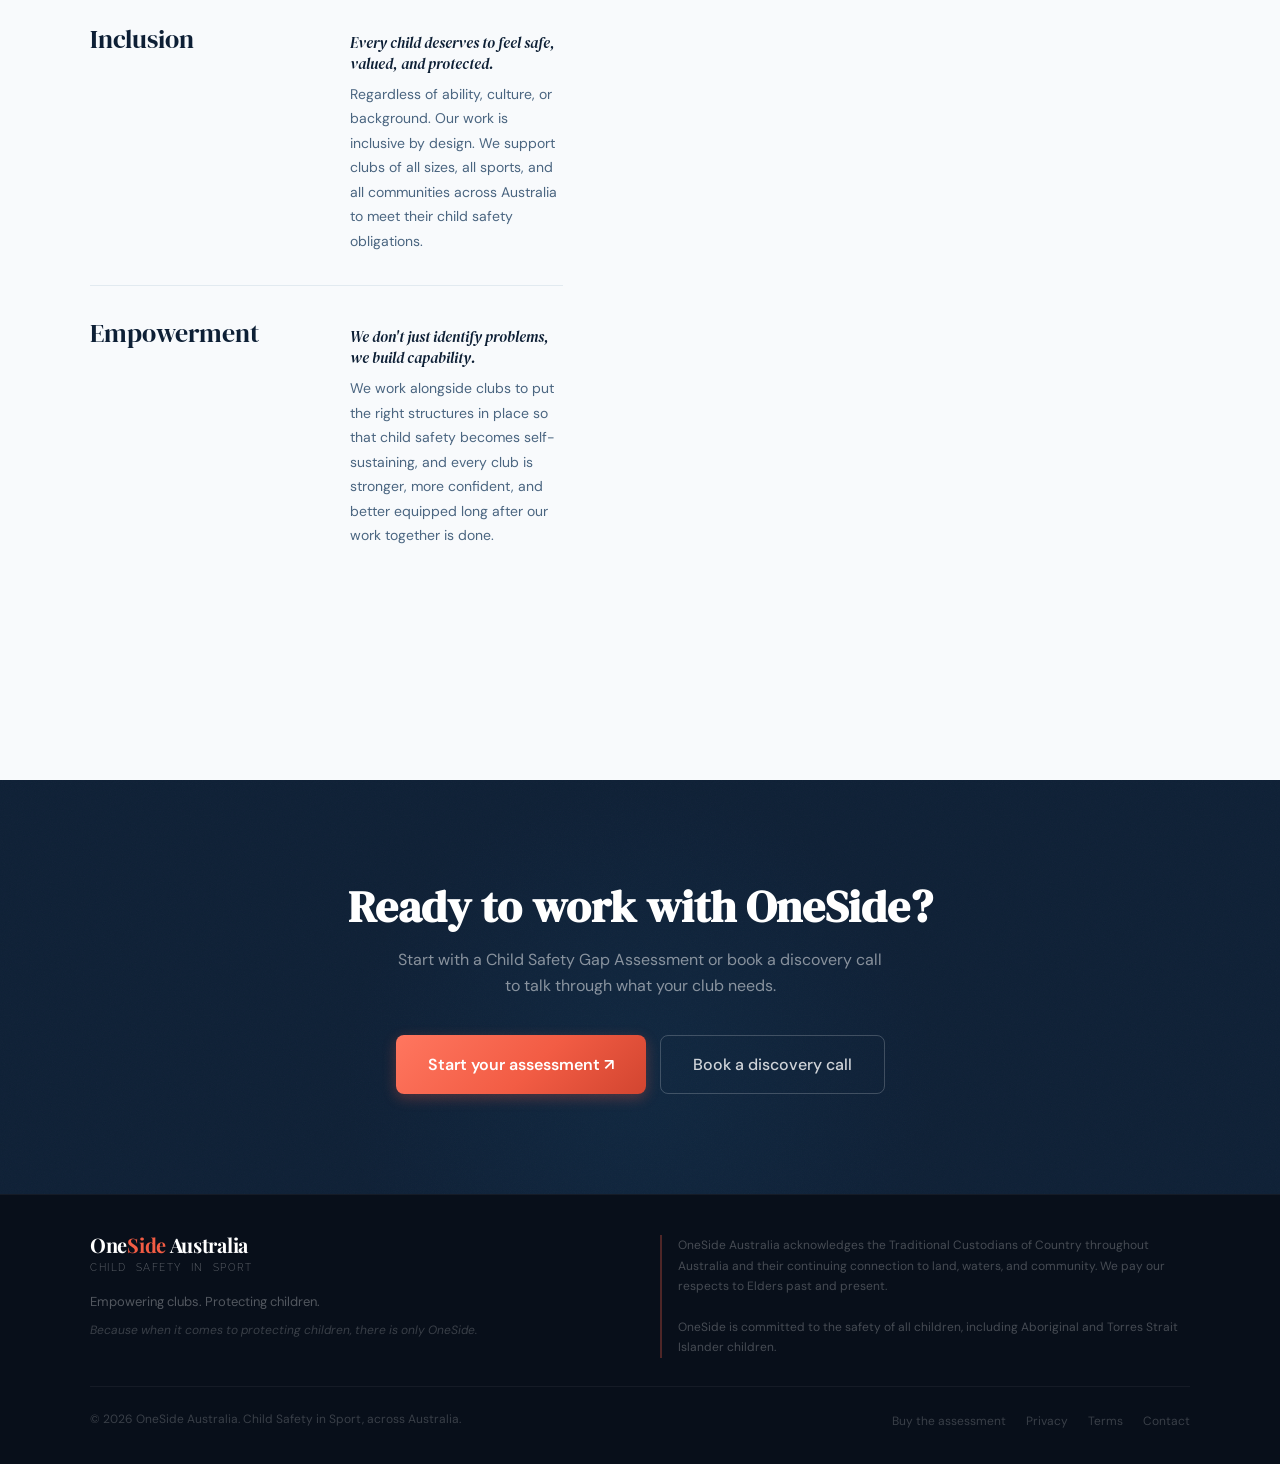
==== commit 0d2de24d: "Make the payment link easy to find - Top menu button (all pages, desktop and mobile) now goes straig" ====
--- a/about.html
+++ b/about.html
@@ -76,7 +76,8 @@
     <li><a href="/prepare">Prepare</a></li>
     <li><a href="/updates">Updates</a></li>
     <li><a href="/about" class="active">About</a></li>
-    <li><a href="/contact" class="nav-cta">Get started</a></li>
+    <li><a href="/contact">Contact</a></li>
+    <li><a href="/pay" class="nav-cta">Start assessment</a></li>
   </ul>
   <button class="hamburger" onclick="toggleMobileNav()" aria-label="Menu">
     <span></span><span></span><span></span>
@@ -87,7 +88,8 @@
   <a href="/prepare">Prepare</a>
   <a href="/updates">Updates</a>
   <a href="/about">About</a>
-  <a href="/contact" class="nav-cta">Get started</a>
+  <a href="/contact">Contact</a>
+  <a href="/pay" class="nav-cta">Start assessment</a>
 </div>
 <main>
   <div class="page-hero">
@@ -167,7 +169,7 @@
     <div class="ft-tagline">Because when it comes to protecting children, there is only OneSide.</div></div>
     <div class="ft-ack">OneSide Australia acknowledges the Traditional Custodians of Country throughout Australia and their continuing connection to land, waters, and community. We pay our respects to Elders past and present.<br><br>OneSide is committed to the safety of all children, including Aboriginal and Torres Strait Islander children.</div>
   </div>
-  <div class="ft-bottom"><div class="ft-copy">© 2026 OneSide Australia. Child Safety in Sport, across Australia.</div><ul class="ft-links"><li><a href="/privacy">Privacy</a></li><li><a href="/terms">Terms</a></li><li><a href="/contact">Contact</a></li></ul></div>
+  <div class="ft-bottom"><div class="ft-copy">© 2026 OneSide Australia. Child Safety in Sport, across Australia.</div><ul class="ft-links"><li><a href="/pay">Buy the assessment</a></li><li><a href="/privacy">Privacy</a></li><li><a href="/terms">Terms</a></li><li><a href="/contact">Contact</a></li></ul></div>
 </footer>
 <script src="scripts.js"></script>
 
